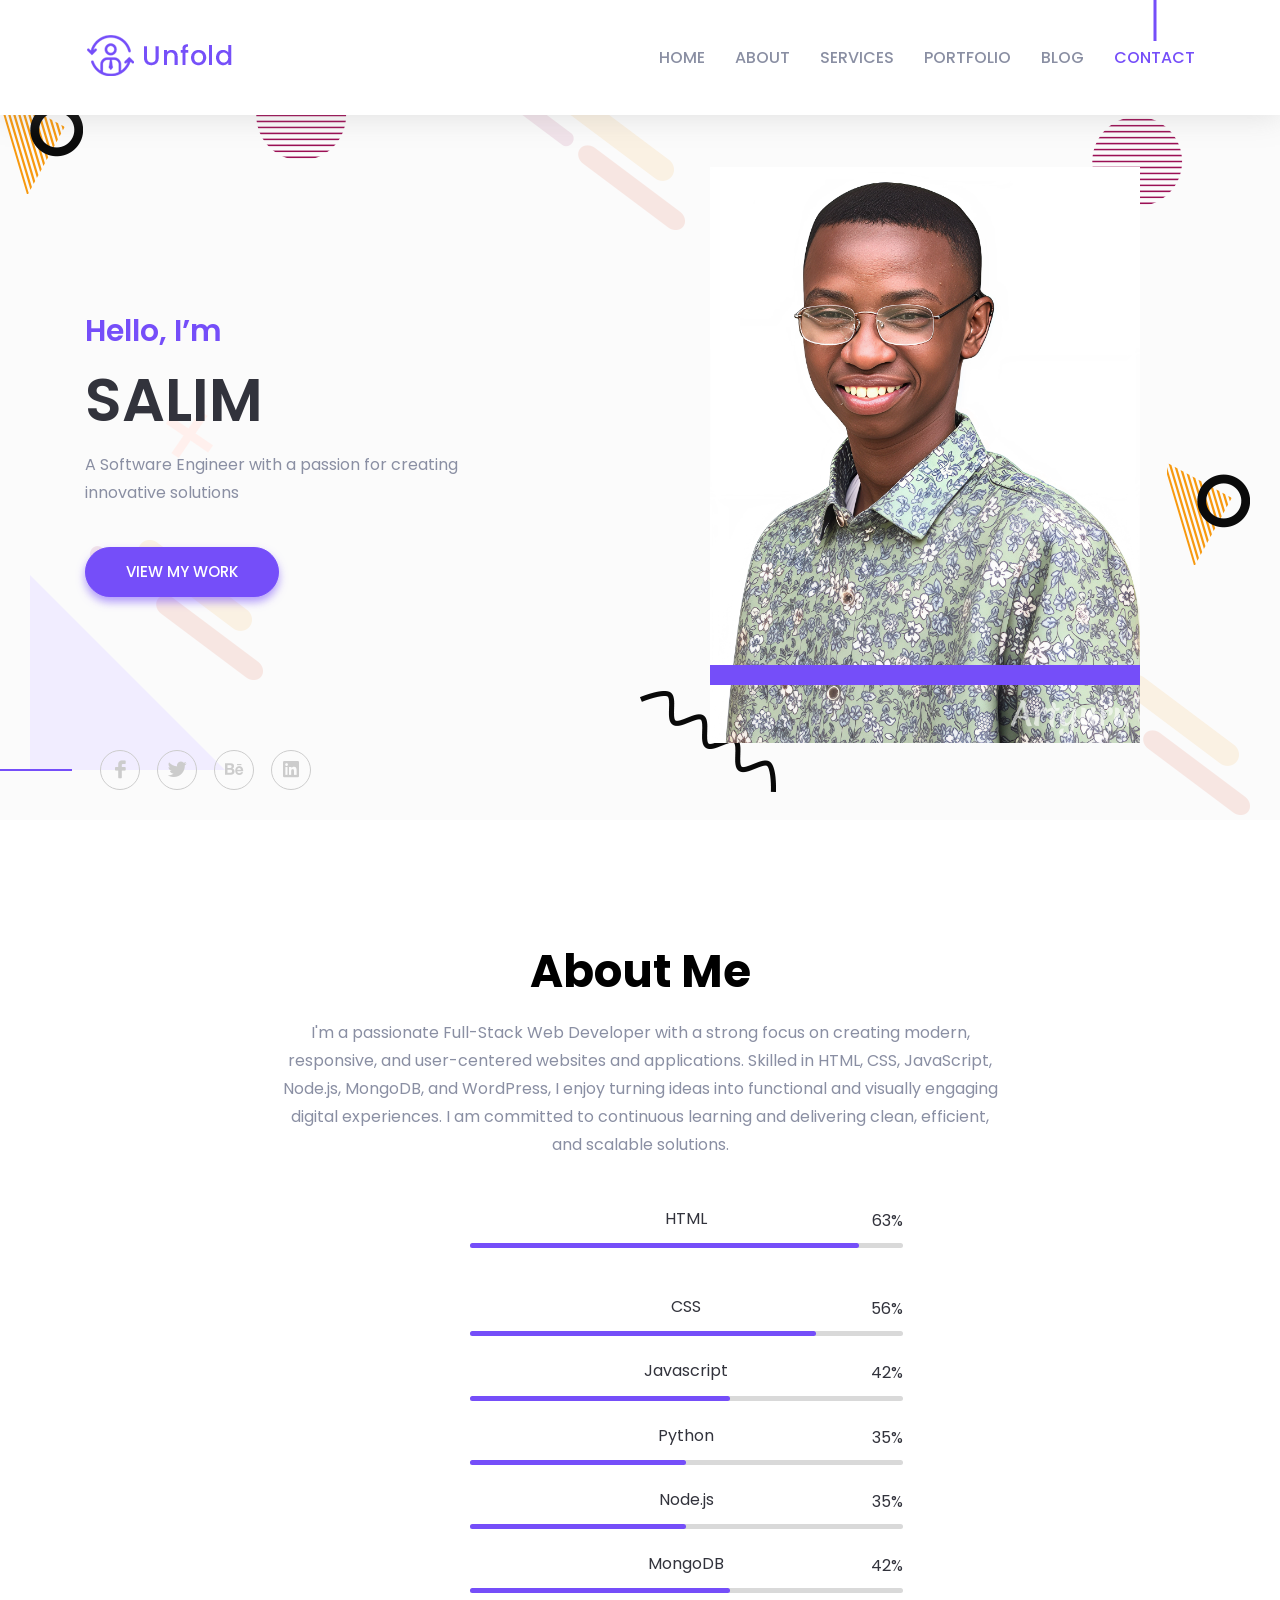
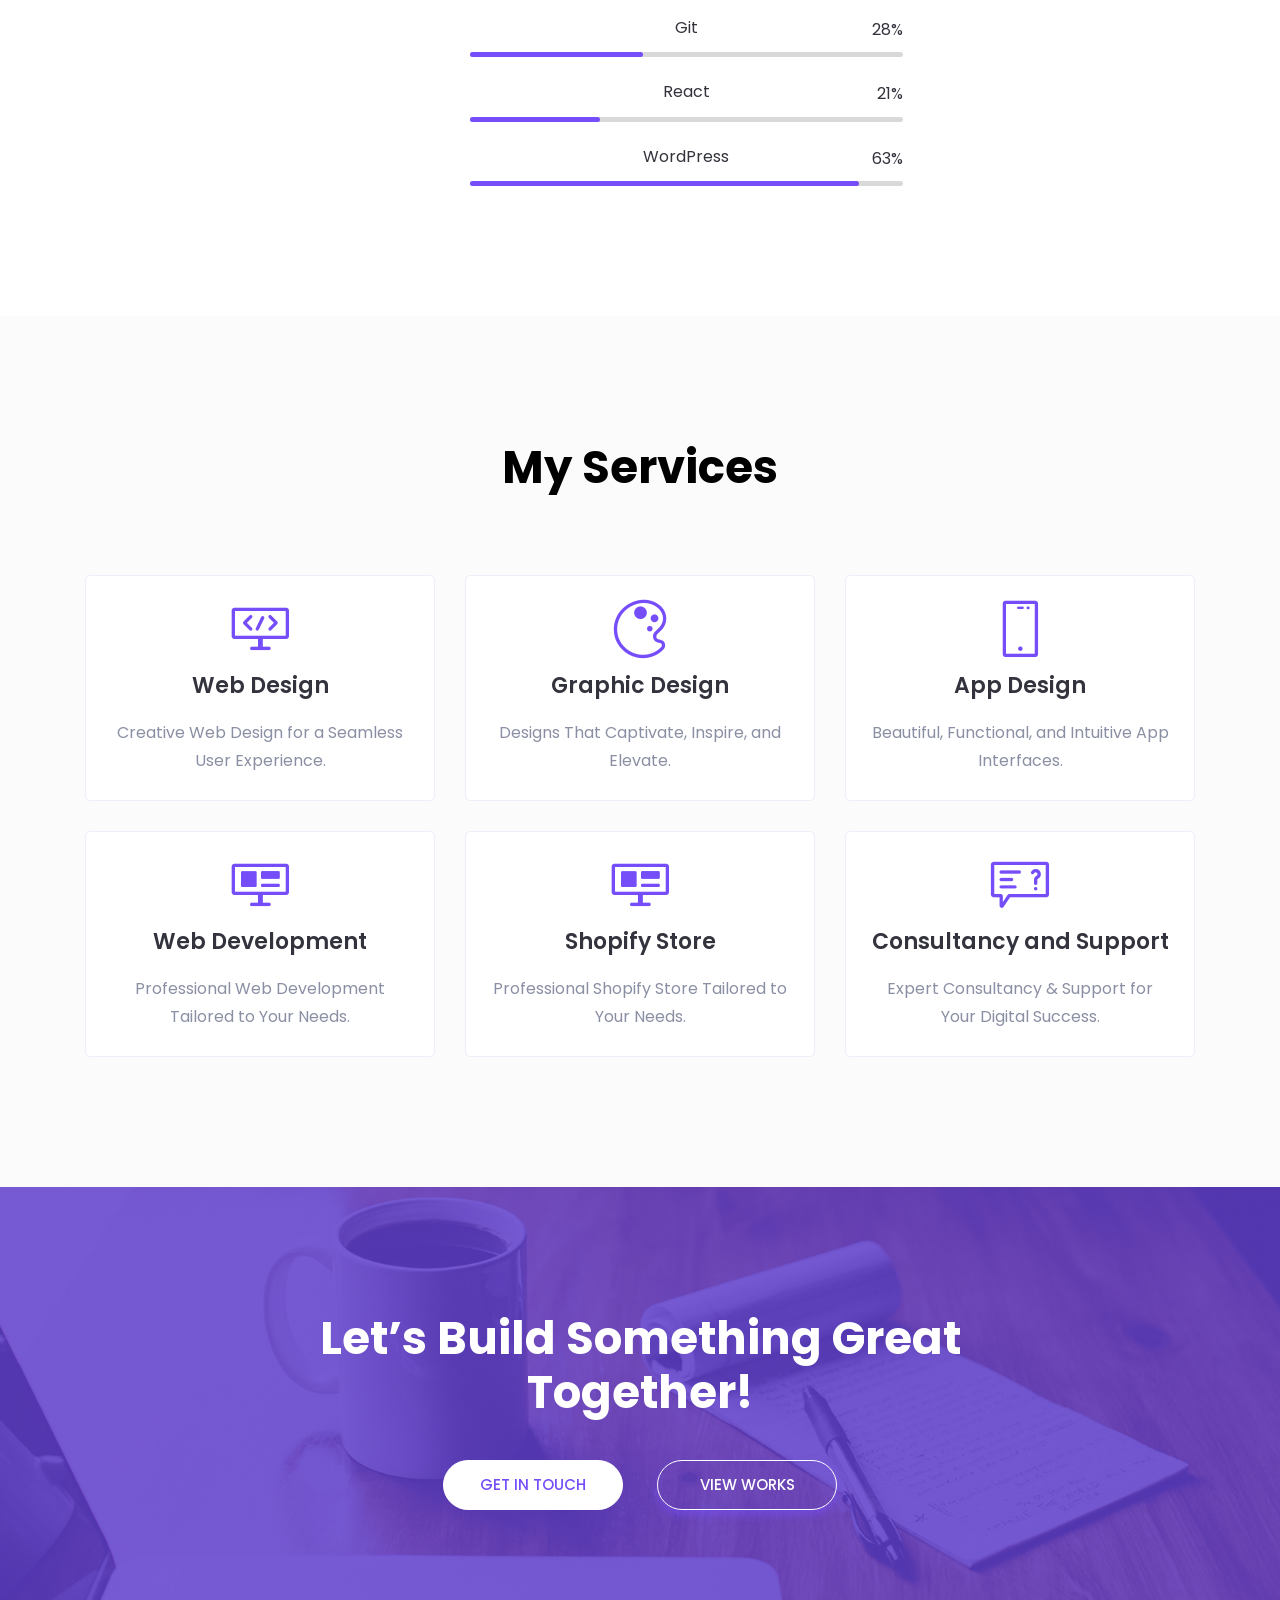
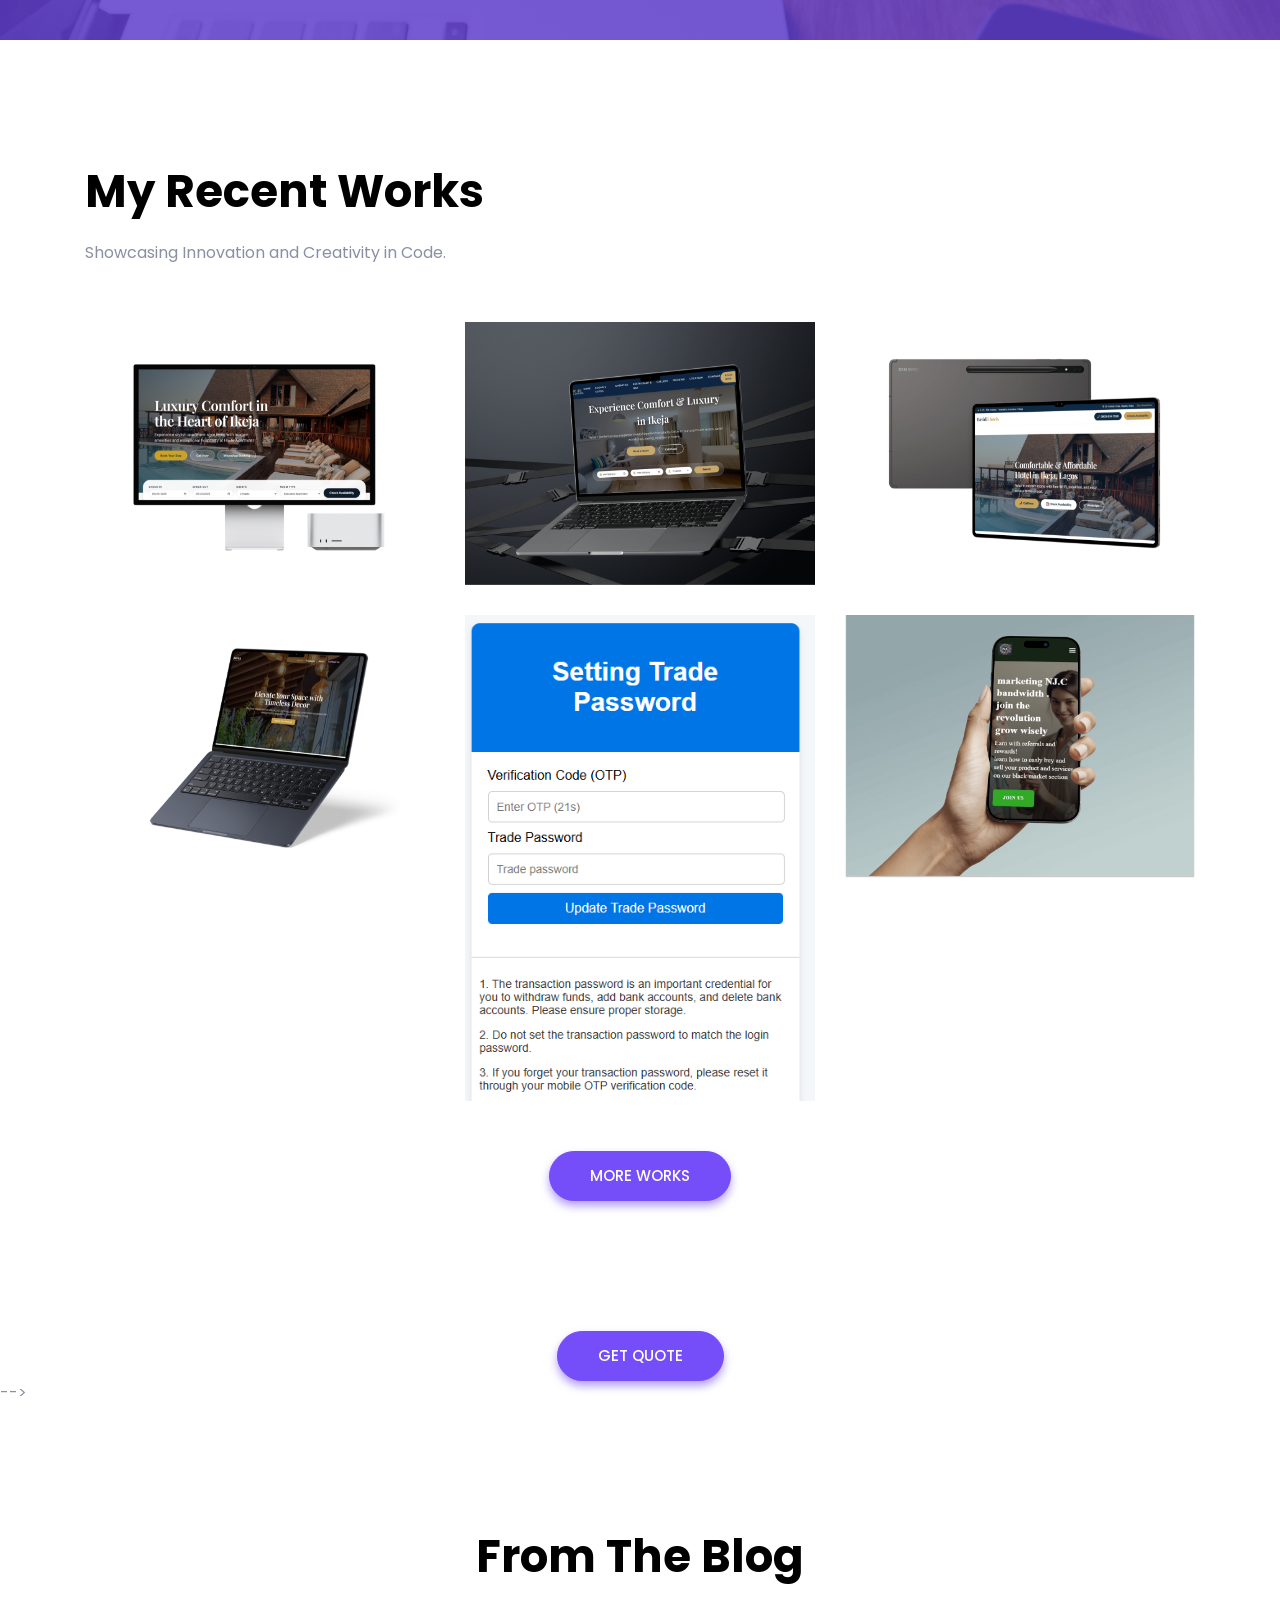
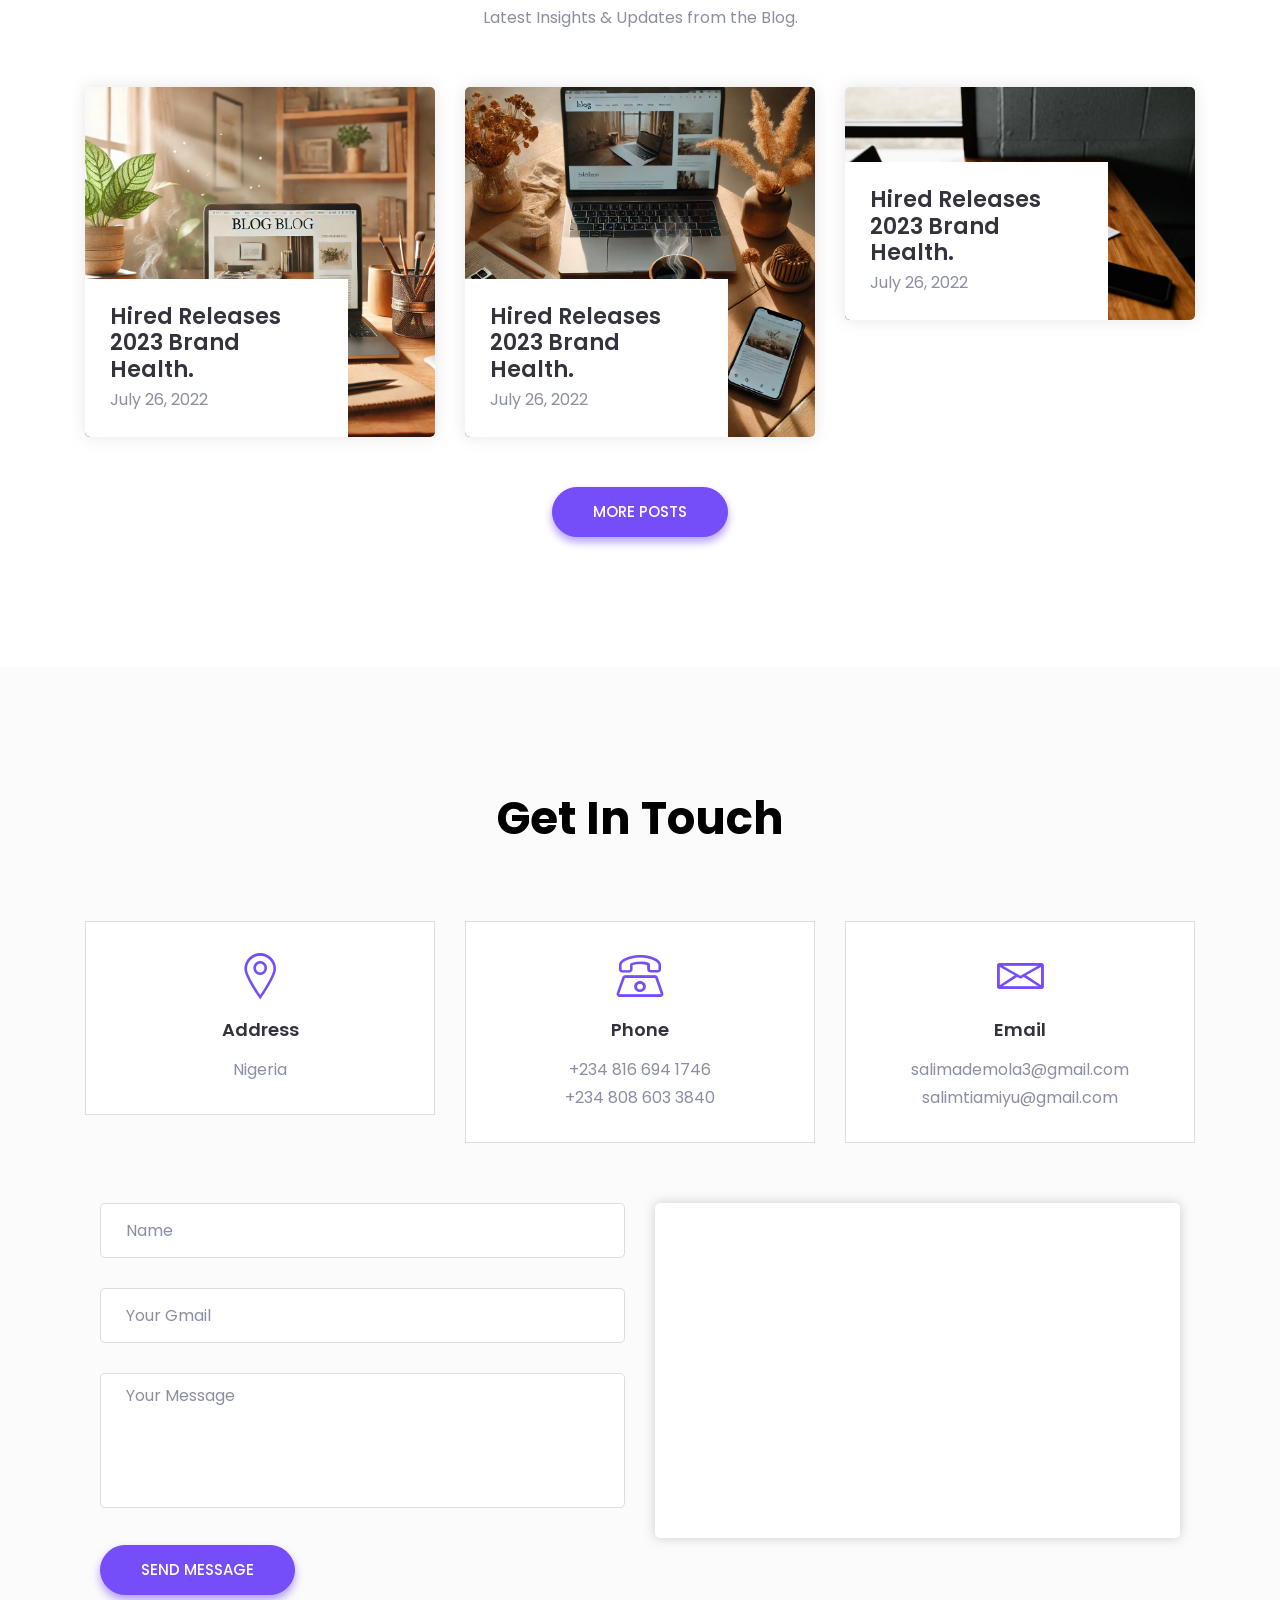
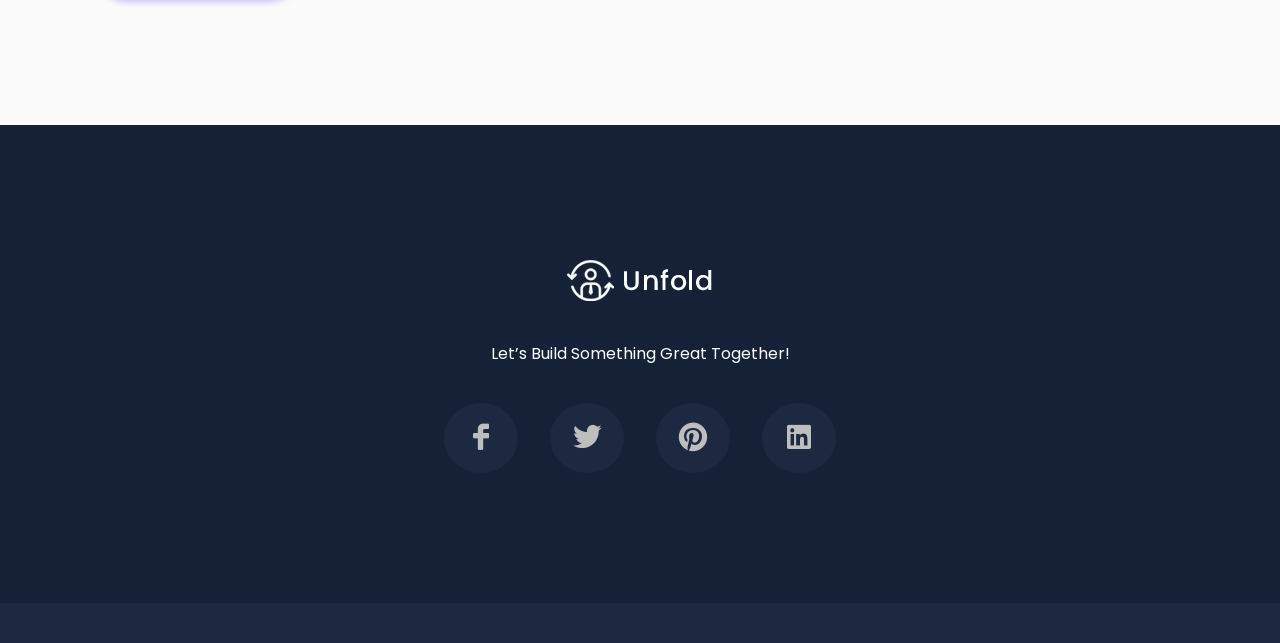
==== index.html @ 341e638b "software engineer" ====
<!doctype html>
<html lang="en">

<head>

    <!--====== Required meta tags ======-->
    <meta charset="utf-8">
    <meta http-equiv="x-ua-compatible" content="ie=edge">
    <meta name="description" content="">
    <meta name="viewport" content="width=device-width, initial-scale=1, shrink-to-fit=no">

    <!--====== Title ======-->
    <title>Portfolio</title>

    <!--====== Favicon Icon ======-->
    <link rel="shortcut icon" href="assets/images/favicon.png" type="image/png">

    <!--====== Bootstrap css ======-->
    <link rel="stylesheet" href="assets/css/bootstrap.min.css">

    <!--====== Line Icons css ======-->
    <link rel="stylesheet" href="assets/css/LineIcons.css">

    <!--====== Magnific Popup css ======-->
    <link rel="stylesheet" href="assets/css/magnific-popup.css">

    <!--====== Default css ======-->
    <link rel="stylesheet" href="assets/css/default.css">

    <!--====== Style css ======-->
    <link rel="stylesheet" href="assets/css/style.css">


</head>

<body>

    <!--====== PRELOADER PART START ======-->

    <div class="preloader">
        <div class="loader_34">
            <div class="ytp-spinner">
                <div class="ytp-spinner-container">
                    <div class="ytp-spinner-rotator">
                        <div class="ytp-spinner-left">
                            <div class="ytp-spinner-circle"></div>
                        </div>
                        <div class="ytp-spinner-right">
                            <div class="ytp-spinner-circle"></div>
                        </div>
                    </div>
                </div>
            </div>
        </div>
    </div>

    <!--====== PRELOADER ENDS START ======-->

    <!--====== HEADER PART START ======-->

    <header id="home" class="header-area">
        <div class="navigation fixed-top">
            <div class="container">
                <div class="row">
                    <div class="col-lg-12">
                        <nav class="navbar navbar-expand-lg">
                            <a class="navbar-brand" href="index.html">
                                <img src="assets/images/logo.png" alt="Logo">
                            </a> <!-- Logo -->
                            <button class="navbar-toggler" type="button" data-toggle="collapse" data-target="#navbarSupportedContent" aria-controls="navbarSupportedContent" aria-expanded="false" aria-label="Toggle navigation">
                                <span class="toggler-icon"></span>
                                <span class="toggler-icon"></span>
                                <span class="toggler-icon"></span>
                            </button>

                            <div class="collapse navbar-collapse" id="navbarSupportedContent">
                                <ul class="navbar-nav ml-auto">
                                    <li class="nav-item active"><a class="page-scroll" href="#home">Home</a></li>
                                    <li class="nav-item"><a class="page-scroll" href="#about">About</a></li>
                                    <li class="nav-item"><a class="page-scroll" href="#service">Services</a></li>
                                    <li class="nav-item"><a class="page-scroll" href="#work">Portfolio</a></li>
                                    <li class="nav-item"><a class="page-scroll" href="#blog">Blog</a></li>
                                    <li class="nav-item"><a class="page-scroll" href="#contact">Contact</a></li>
                                </ul>
                            </div> <!-- navbar collapse -->
                        </nav> <!-- navbar -->
                    </div>
                </div> <!-- row -->
            </div> <!-- container -->
        </div> <!-- navigation -->

        <div id="parallax" class="header-content d-flex align-items-center">
            <div class="header-shape shape-one layer" data-depth="0.10">
                <img src="assets/images/banner/shape/shape-1.png" alt="Shape">
            </div> <!-- header shape -->
            <div class="header-shape shape-tow layer" data-depth="0.30">
                <img src="assets/images/banner/shape/shape-2.png" alt="Shape">
            </div> <!-- header shape -->
            <div class="header-shape shape-three layer" data-depth="0.40">
                <img src="assets/images/banner/shape/shape-3.png" alt="Shape">
            </div> <!-- header shape -->
            <div class="header-shape shape-fore layer" data-depth="0.60">
                <img src="assets/images/banner/shape/shape-2.png" alt="Shape">
            </div> <!-- header shape -->
            <div class="header-shape shape-five layer" data-depth="0.20">
                <img src="assets/images/banner/shape/shape-1.png" alt="Shape">
            </div> <!-- header shape -->
            <div class="header-shape shape-six layer" data-depth="0.15">
                <img src="assets/images/banner/shape/shape-4.png" alt="Shape">
            </div> <!-- header shape -->
            <div class="header-shape shape-seven layer" data-depth="0.50">
                <img src="assets/images/banner/shape/shape-5.png" alt="Shape">
            </div> <!-- header shape -->
            <div class="header-shape shape-eight layer" data-depth="0.40">
                <img src="assets/images/banner/shape/shape-3.png" alt="Shape">
            </div> <!-- header shape -->
            <div class="header-shape shape-nine layer" data-depth="0.20">
                <img src="assets/images/banner/shape/shape-6.png" alt="Shape">
            </div> <!-- header shape -->
            <div class="header-shape shape-ten layer" data-depth="0.30">
                <img src="assets/images/banner/shape/shape-3.png" alt="Shape">
            </div> <!-- header shape -->
            <div class="container">
                <div class="row align-items-center">
                    <div class="col-xl-5 col-lg-6">
                        <div class="header-content-right">
                            <h4 class="sub-title">Hello, I’m</h4>
                            <h1 class="title">SALIM</h1>
                            <p>A Software Engineer with a passion for creating innovative solutions</p>
                            <a class="main-btn" href="#work">View my Work</a>
                        </div> <!-- header content right -->
                    </div>
                    <div class="col-lg-6 offset-xl-1">
                        <div class="header-image d-none d-lg-block">
                            <img src="assets/images/myportfoliopicture2.png" alt="hero">
                        </div> <!-- header image -->
                    </div>
                </div> <!-- row -->
            </div> <!-- container -->
            <div class="header-social">
                <div class="container">
                    <div class="row">
                        <div class="col-lg-12">
                            <div class="header-social-icon">
                                <ul>
                                    <li><a href="https://www.facebook.com"><i class="lni-facebook-filled"></i></a></li>
                                    <li>
                                       <a href="https://x.com/@Salim475412" target="_blank">
                                           <i class="lni-twitter-original"></i>
                                       </a>
                                    </li>
                                    <li><a href="https://www.behance.net/tiamiyusalim475" target="_blank"><i class="lni-behance-original"></i></a></li>
                                    <li><a href="https://www.linkedin.com/in/tiamiyu-salim-3811233a8" target="_blank"><i class="lni-linkedin-original"></i></a></li>
                                </ul>
                            </div> <!-- header social -->
                        </div>
                    </div> <!-- row -->
                </div> <!-- container -->
            </div> <!-- header social -->
        </div> <!-- header content -->
    </header>

    <!--====== HEADER PART ENDS ======-->

    <!--====== ABOUT PART START ======-->

    <section id="about" class="about-area pt-125 pb-130">
        <div class="container">
            <div class="row justify-content-center">
                <div class="col-lg-8">
                    <div class="section-title text-center">
                        <h2 class="title">About Me</h2>
                        <p>
    I'm a passionate Full-Stack Web Developer with a strong focus on creating modern, responsive, and user-centered websites and applications. Skilled in HTML, CSS, JavaScript, Node.js, MongoDB, and WordPress, I enjoy turning ideas into functional and visually engaging digital experiences. I am committed to continuous learning and delivering clean, efficient, and scalable solutions.
</p>
                    </div> <!-- section title -->
                </div>
            </div> <!-- row -->
            <center>
                <div class="col-xl-5 offset-xl-1 col-lg-6">
                    <div class="about-skills pt-25">
                        <div class="skill-item mt-25">
                            <div class="skill-header">
                                <h6 class="skill-title">HTML</h6>
                                <div class="skill-percentage">
                                    <div class="count-box counted">
                                        <span class="counter">90</span>
                                    </div>
                                    %
                                </div>
                            </div>
                            <div class="skill-bar">
                                <div class="bar-inner">
                                    <div class="bar progress-line" data-width="90"></div>
                                </div>
                            </div>
                        </div>
                        <br>
                        <div class="skill-item mt-25">
                            <div class="skill-header">
                                <h6 class="skill-title">CSS</h6>
                                <div class="skill-percentage">
                                    <div class="count-box counted">
                                        <span class="counter">80</span>
                                    </div>
                                    %
                                </div>
                            </div>
                            <div class="skill-bar">
                                <div class="bar-inner">
                                    <div class="bar progress-line" data-width="80"></div>
                                </div>
                            </div>
                        </div>
                        <div class="skill-item mt-25">
                            <div class="skill-header">
                                <h6 class="skill-title">Javascript</h6>
                                <div class="skill-percentage">
                                    <div class="count-box counted">
                                        <span class="counter">60</span>
                                    </div>
                                    %
                                </div>
                            </div>
                            <div class="skill-bar">
                                <div class="bar-inner">
                                    <div class="bar progress-line" data-width="60"></div>
                                </div>
                            </div>
                        </div>
                        <div class="skill-item mt-25">
                            <div class="skill-header">
                                <h6 class="skill-title">Python</h6>
                                <div class="skill-percentage">
                                    <div class="count-box counted">
                                        <span class="counter">50</span>
                                    </div>
                                    %
                                </div>
                            </div>
                            <div class="skill-bar">
                                <div class="bar-inner">
                                    <div class="bar progress-line" data-width="50"></div>
                                </div>
                            </div>
                        </div>
                        <div class="skill-item mt-25">
                            <div class="skill-header">
                                <h6 class="skill-title">Node.js</h6>
                                <div class="skill-percentage">
                                    <div class="count-box counted">
                                        <span class="counter">50</span>
                                    </div>
                                    %
                                </div>
                            </div>
                            <div class="skill-bar">
                                <div class="bar-inner">
                                    <div class="bar progress-line" data-width="50"></div>
                                </div>
                            </div>
                        </div>
                        <div class="skill-item mt-25">
                            <div class="skill-header">
                                <h6 class="skill-title">MongoDB</h6>
                                <div class="skill-percentage">
                                    <div class="count-box counted">
                                        <span class="counter">60</span>
                                    </div>
                                    %
                                </div>
                            </div>
                            <div class="skill-bar">
                                <div class="bar-inner">
                                    <div class="bar progress-line" data-width="60"></div>
                                </div>
                            </div>
                        </div>
                        <div class="skill-item mt-25">
                            <div class="skill-header">
                                <h6 class="skill-title">Git</h6>
                                <div class="skill-percentage">
                                    <div class="count-box counted">
                                        <span class="counter">40</span>
                                    </div>
                                    %
                                </div>
                            </div>
                            <div class="skill-bar">
                                <div class="bar-inner">
                                    <div class="bar progress-line" data-width="40"></div>
                                </div>
                            </div>
                        </div>
                        <div class="skill-item mt-25">
                            <div class="skill-header">
                                <h6 class="skill-title">React</h6>
                                <div class="skill-percentage">
                                    <div class="count-box counted">
                                        <span class="counter">30</span>
                                    </div>
                                    %
                                </div>
                            </div>
                            <div class="skill-bar">
                                <div class="bar-inner">
                                    <div class="bar progress-line" data-width="30"></div>
                                </div>
                            </div>
                        </div>
                        <div class="skill-item mt-25">
                            <div class="skill-header">
                                <h6 class="skill-title">WordPress</h6>
                                <div class="skill-percentage">
                                    <div class="count-box counted">
                                        <span class="counter">90</span>
                                    </div>
                                    %
                                </div>
                            </div>
                            <div class="skill-bar">
                                <div class="bar-inner">
                                    <div class="bar progress-line" data-width="90"></div>
                                </div>
                            </div>
                        </div>
                    </div> <!-- about skills -->
                </div>
            </center>
        </div> <!-- row -->
        </div> <!-- container -->
    </section></center>

    <!--====== ABOUT PART ENDS ======-->

    <!--====== SERVICES PART START ======-->

    <section id="service" class="services-area gray-bg pt-125 pb-130">
        <div class="container">
            <div class="row justify-content-center">
                <div class="col-lg-8">
                    <div class="section-title text-center pb-30">
                        <h2 class="title">My Services</h2>
                    </div> <!-- section title -->
                </div>
            </div> <!-- row -->
            <d class="row justify-content-center">
                <div class="col-lg-4 col-md-6 col-sm-8">
                    <div class="single-service text-center mt-30">
                        <div class="service-icon">
                            <i class="lni-code-alt"></i>
                        </div>
                        <div class="service-content">
                            <h4 class="service-title"><a href="#">Web Design</a></h4>
                            <p>Creative Web Design for a Seamless User Experience.</p>
                        </div>
                    </div> <!-- single service -->
                </div>
                <div class="col-lg-4 col-md-6 col-sm-8">
                    <div class="single-service text-center mt-30">
                        <div class="service-icon">
                            <i class="lni-color-pallet"></i>
                        </div>
                        <div class="service-content">
                            <h4 class="service-title"><a href="#contact">Graphic Design</a></h4>
                            <p>Designs That Captivate, Inspire, and Elevate.</p>
                        </div>
                    </div> <!-- single service -->
                </div>
                <div class="col-lg-4 col-md-6 col-sm-8">
                    <div class="single-service text-center mt-30">
                        <div class="service-icon">
                            <i class="lni-mobile"></i>
                        </div>
                        <div class="service-content">
                            <h4 class="service-title"><a href="#">App Design</a></h4>
                            <p>Beautiful, Functional, and Intuitive App Interfaces.</p>
                        </div>
                    </div> <!-- single service -->
                </div>
               
                <div class="col-lg-4 col-md-6 col-sm-8">
                    <div class="single-service text-center mt-30">
                        <div class="service-icon">
                            <i class="lni-website"></i>
                        </div>
                        <div class="service-content">
                            <h4 class="service-title"><a href="#">Web Development</a></h4>
                            <p>Professional Web Development Tailored to Your Needs.</p>
                        </div>
                    </div> <!-- single service -->
                </div>
                <div class="col-lg-4 col-md-6 col-sm-8">
                    <div class="single-service text-center mt-30">
                        <div class="service-icon">
                            <i class="lni-website"></i>
                        </div>
                        <div class="service-content">
                            <h4 class="service-title"><a href="#">Shopify Store</a></h4>
                            <p>Professional Shopify Store Tailored to Your Needs.</p>
                        </div>
                    </div> <!-- single service -->
                </div>
                <div class="col-lg-4 col-md-6 col-sm-8">
                    <div class="single-service text-center mt-30">
                        <div class="service-icon">
                            <i class="lni-support"></i>
                        </div>
                        <div class="service-content">
                            <h4 class="service-title"><a href="#">Consultancy and Support</a></h4>
                            <p>Expert Consultancy & Support for Your Digital Success.</p>
                        </div>
                    </div> <!-- single service -->
                </div>
            </div> <!-- row -->
        </div> <!-- container -->
    </section>

    <!--====== SERVICES PART ENDS ======-->

    <!--====== CALL TO ACTION PART START ======-->

    <section id="call-to-action" class="call-to-action pt-125 pb-130 bg_cover" style="background-image: url(assets/images/call-to-action.jpg)">
        <div class="container">
            <div class="row justify-content-center">
                <div class="col-xl-8 col-lg-9">
                    <div class="call-action-content text-center">
                        <h2 class="action-title">Let’s Build Something Great Together!</h2>
                        
                        <ul>
                            <li><a class="main-btn custom" rel="nofollow" href="#contact">Get In Touch</a></li>
                            <li><a class="main-btn custom-2" rel="nofollow" href="#work">View Works</a></li>
                        </ul>
                    </div> <!-- call action content -->
                </div>
            </div> <!-- row -->
        </div> <!-- container -->
    </section>

    <!--====== CALL TO ACTION PART ENDS ======-->

    <!--====== WORK PART START ======-->

    <section id="work" class="work-area pt-125 pb-130">
        <div class="container">
            <div class="row">
                <div class="col-lg-8">
                    <div class="section-title pb-25">
                        <h2 class="title">My Recent Works</h2>
                        <p>Showcasing Innovation and Creativity in Code.</p>
                    </div> <!-- section title -->
                </div>
            </div> <!-- row -->
            <div class="row">
                <div class="col-lg-4 col-md-6 col-sm-6">
                    <div class="single-work text-center mt-30">
                        <div class="work-image">
                            <img src="unfold-free-lite/assets/images/Mac Studio.png" alt="work">
                        </div>
                        <div class="work-overlay">
                            <div class="work-content">
                                <h3 class="work-title">project Developed</h3>
                                <ul>
                                    <li><a class="image-popup" href="unfold-free-lite/assets/images/Mac Studio.png"><i class="lni-plus"></i></a></li>
                                    <li><a href="https://www.behance.net/gallery/251167213/Haute-Aparthotel-Luxury-Hotel-Website-Design"><i class="lni-link"></i></a></li>
                                </ul>
                            </div>
                        </div>
                    </div> <!-- single work -->
                </div>
                <div class="col-lg-4 col-md-6 col-sm-6">
                    <div class="single-work text-center mt-30">
                        <div class="work-image">
                            <img src="unfold-free-lite/assets/images/MacBook Air (2022) (1).png" alt="work">
                        </div>
                        <div class="work-overlay">
                            <div class="work-content">
                                <h3 class="work-title">project Developed</h3>
                                <ul>
                                    <li><a class="image-popup" href="unfold-free-lite/assets/images/MacBook Air (2022) (1).png"><i class="lni-plus"></i></a></li>
                                    <li><a href="https://www.behance.net/gallery/250179059/Suite-29-Hotel-Website-Design"><i class="lni-link"></i></a></li>
                                </ul>
                            </div>
                        </div>
                    </div> <!-- single work -->
                </div>
                <div class="col-lg-4 col-md-6 col-sm-6">
                    <div class="single-work text-center mt-30">
                        <div class="work-image">
                            <img src="unfold-free-lite/assets/images/Galaxy%20Tab%20S8%20Ultra.png" alt="work">
                        </div>
                        <div class="work-overlay">
                            <div class="work-content">
                                <h3 class="work-title">project Developed</h3>
                                <ul>
                                    <li><a class="image-popup" href="unfold-free-lite/assets/images/Galaxy%20Tab%20S8%20Ultra.png"><i class="lni-plus"></i></a></li>
                                    <li><a href="https://www.behance.net/gallery/251168085/Bavidi-Hotels-Modern-Hotel-Website-Design"><i class="lni-link"></i></a></li>
                                </ul>
                            </div>
                        </div>
                    </div> <!-- single work -->
                </div>
                <div class="col-lg-4 col-md-6 col-sm-6">
                    <div class="single-work text-center mt-30">
                        <div class="work-image">
                            <img src="unfold-free-lite/assets/images/MacBook%20Air%20(2022).png" alt="work">
                        </div>
                        <div class="work-overlay">
                            <div class="work-content">
                                <h3 class="work-title">project Developed</h3>
                                <ul>
                                    <li><a class="image-popup" href="unfold-free-lite/assets/images/MacBook%20Air%20(2022).png"><i class="lni-plus"></i></a></li>
                                    <li><a href="https://www.behance.net/gallery/249842663/Nova-Home-Decor-Website-Design"><i class="lni-link"></i></a></li>
                                </ul>
                            </div>
                        </div>
                    </div> <!-- single work -->
                </div>
                <div class="col-lg-4 col-md-6 col-sm-6">
                    <div class="single-work text-center mt-30">
                        <div class="work-image">
                            <img src="unfold-free-lite/assets/images/Screenshot%202025-02-13%20102603.png" alt="work">
                        </div>
                        <div class="work-overlay">
                            <div class="work-content">
                                <h3 class="work-title">project Developed</h3>
                                <ul>
                                    <li><a class="image-popup" href="unfold-free-lite/assets/images/Screenshot%202025-02-13%20102603.png"><i class="lni-plus"></i></a></li>
                                    <li><a href="#"><i class="lni-link"></i></a></li>
                                </ul>
                            </div>
                        </div>
                    </div> <!-- single work -->
                </div>
                <div class="col-lg-4 col-md-6 col-sm-6">
                    <div class="single-work text-center mt-30">
                        <div class="work-image">
                            <img src="unfold-free-lite/assets/images/Hand%20and%20iPhone%2016%20Pro.png" alt="work">
                        </div>
                        <div class="work-overlay">
                            <div class="work-content">
                                <h3 class="work-title">project Developed</h3>
                                <ul>
                                    <li><a class="image-popup" href="unfold-free-lite/assets/images/Hand%20and%20iPhone%2016%20Pro.png"><i class="lni-plus"></i></a></li>
                                    <li><a href="https://www.behance.net/gallery/251211479/marketing-NJC"><i class="lni-link"></i></a></li>
                                </ul>
                            </div>
                        </div>
                    </div> <!-- single work -->
                </div>
            </div> <!-- row -->
            <div class="row">
                <div class="col-lg-12">
                    <div class="work-more text-center mt-50">
                        <a class="main-btn" href="more-works.html">more works</a>
                    </div> <!-- work more -->
                </div>
            </div> <!-- row -->
        </div> <!-- container -->
    </section>
<center>
    <div class="pricing-btn">
        <a class="main-btn" href="#contact">get quote</a>
    </div>
</center>

    <!-- ====== WORK PART ENDS ====== -->

    <!--====== PRICING PART START ======-->
<!-- 
    <section id="pricing" class="pricing-area gray-bg pt-125 pb-130">
        <div class="container">
            <div class="row justify-content-center">
                <div class="col-lg-8">
                    <div class="section-title text-center pb-25">
                        <h2 class="title">My Pricing Plans</h2>
                        <p>Choose the Perfect Plan for Your Project.</p>
                    </div> section title 
                </div>
             </div> row
           <div class="row justify-content-center">
                <div class="col-lg-4 col-md-8 col-sm-9">
                    <div class="single-pricing text-center mt-30">
                        <div class="pricing-package">
                            <h4 class="package-title">Basic</h4>
                        </div>
                        <div class="pricing-body">
                            <div class="pricing-text">
                                <p>Simple project management for teams and small businesses.</p>
                                <span class="price">$500.00</span>
                            </div>
                            <div class="pricing-list">
                                <ul>
                                    <li>Unlimited Tasks</li>
                                    <li>Unlimited Public</li>
                                    <li>Private Projects</li>
                                    <li>Unlimited Teams</li>
                                    <li>All Integrations</li>
                                    <li>Public API</li>
                                </ul>
                            </div>
                            <div class="pricing-btn">
                                <a class="main-btn" href="#contact">get quote</a>
                            </div>
                        </div> 
                     </div> single pricing -->
                 <!-- </div>
                <div class="col-lg-4 col-md-8 col-sm-9">
                    <div class="single-pricing active text-center mt-30">
                        <div class="pricing-package">
                            <h4 class="package-title">Standard</h4>
                        </div>
                        <div class="pricing-body">
                            <div class="pricing-text">
                                <p>Simple project management for teams and small businesses.</p>
                                <span class="price">$4000.00</span>
                            </div>
                            <div class="pricing-list">
                                <ul>
                                    <li>Unlimited Tasks</li>
                                    <li>Unlimited Public</li>
                                    <li>Private Projects</li>
                                    <li>Unlimited Teams</li>
                                    <li>All Integrations</li>
                                    <li>Public API</li>
                                </ul>
                            </div>
                            <div class="pricing-btn">
                                <a class="main-btn" href="#contact">get quote</a>
                            </div>
                        </div> 
                     </div> single pricing 
               </div>
                <div class="col-lg-4 col-md-8 col-sm-9">
                    <div class="single-pricing text-center mt-30">
                        <div class="pricing-package">
                            <h4 class="package-title">Premium</h4>
                        </div>
                        <div class="pricing-body">
                            <div class="pricing-text">
                                <p>Simple project management for teams and small businesses.</p>
                                <span class="price">$2000.00</span>
                            </div>
                            <div class="pricing-list">
                                <ul>
                                    <li>Unlimited Tasks</li>
                                    <li>Unlimited Public</li>
                                    <li>Private Projects</li>
                                    <li>Unlimited Teams</li>
                                    <li>All Integrations</li>
                                    <li>Public API</li>
                                </ul>
                            </div>
                            <div class="pricing-btn">
                                <a class="main-btn" href="#contact">get quote</a>
                            </div>
                        </div> 
                    </div> single pricing 
               </div> 
            </div> row 
       </div> container 
    </section> --> -->

    <!--====== PRICING PART ENDS ======-->

    <!--====== BLOG PART START ====== -->

    <section id="blog" class="blog-area pt-125 pb-130">
        <div class="container">
            <div class="row justify-content-center">
                <div class="col-lg-8">
                    <div class="section-title text-center pb-25">
                        <h2 class="title">From The Blog</h2>
                        <p>Latest Insights & Updates from the Blog.</p>
                    </div> <!-- section title -->
                </div>
            </div> <!-- row -->
            <div class="row justify-content-center">
                <div class="col-lg-4 col-md-8 col-sm-9">
                    <div class="single-blog mt-30">
                        <div class="blog-image">
                            <img src="assets/images/blog/blog image (1).webp" alt="Blog">
                        </div>
                        <div class="blog-content">
                            <h4 class="blog-title"><a href="blog-details.html">Hired Releases 2023 Brand Health.</a></h4>
                            <span>July 26, 2022</span>
                        </div>
                    </div> <!-- single blog -->
                </div>
                <div class="col-lg-4 col-md-8 col-sm-9">
                    <div class="single-blog mt-30">
                        <div class="blog-image">
                            <img src="assets/images/blog/blog image (2).webp" alt="Blog">
                        </div>
                        <div class="blog-content">
                            <h4 class="blog-title"><a href="blog-details.html">Hired Releases 2023 Brand Health.</a></h4>
                            <span>July 26, 2022</span>
                        </div>
                    </div> <!-- single blog -->
                </div>
                <div class="col-lg-4 col-md-8 col-sm-9">
                    <div class="single-blog mt-30">
                        <div class="blog-image">
                            <img src="assets/images/blog/blog image (3).avif" alt="Blog">
                        </div>
                        <div class="blog-content">
                            <h4 class="blog-title"><a href="blog-details.html">Hired Releases 2023 Brand Health.</a></h4>
                            <span>July 26, 2022</span>
                        </div>
                    </div> <!-- single blog -->
                </div>
            </div> <!-- row -->
            <div class="row">
                <div class="col-lg-12">
                    <div class="blog-more text-center mt-50">
                        <a class="main-btn" href="#">More posts</a>
                    </div> <!-- blog more -->
                </div>
            </div> <!-- row -->
        </div> <!-- container -->
    </section>

    <!--====== BLOG PART ENDS ======-->

    <!--====== CONTACT PART START ======-->

    <section id="contact" class="contact-area pt-125 pb-130 gray-bg">
        <div class="container">
            <div class="row justify-content-center">
                <div class="col-lg-8">
                    <div class="section-title text-center pb-25">
                        <h2 class="title">Get In Touch</h2>
                    
                    </div> <!-- section title -->
                </div>
            </div> <!-- row -->
            <div class="row justify-content-center">
                <div class="col-lg-4 col-md-6 col-sm-7">
                    <div class="contact-box text-center mt-30">
                        <div class="contact-icon">
                            <i class="lni-map-marker"></i>
                        </div>
                        <div class="contact-content">
                            <h6 class="contact-title">Address</h6>
                            <p>Nigeria</p>
                        </div>
                    </div> <!-- contact box -->
                </div>
                <div class="col-lg-4 col-md-6 col-sm-7">
                    <div class="contact-box text-center mt-30">
                        <div class="contact-icon">
                            <i class="lni-phone"></i>
                        </div>
                        <div class="contact-content">
                            <h6 class="contact-title">Phone</h6>
                            <p>+234 816 694 1746</p>
                            <p>+234 808 603 3840</p>
                        </div>
                    </div> <!-- contact box -->
                </div>
                <div class="col-lg-4 col-md-6 col-sm-7">
                    <div class="contact-box text-center mt-30">
                        <div class="contact-icon">
                            <i class="lni-envelope"></i>
                        </div>
                        <div class="contact-content">
                            <h6 class="contact-title">Email</h6>
                            <p>salimademola3@gmail.com</p>
                            <p>salimtiamiyu@gmail.com</p>
                        </div>
                    </div> <!-- contact box -->
                </div>
            </div> <!-- row -->

            <div class="container">
                <div>
                <div class="row">
                <div class="col-lg-6">
                    <div class="contact-form pt-30">
                    <form id="contact-form">
                        <div class="single-form">
                        <input type="text" name="name" placeholder="Name" required>
                        </div> <!-- single form -->

                        <div class="single-form">
                        <input type="email" name="email" placeholder="Your Gmail" required>
                        </div> <!-- single form -->

                        <div class="single-form">
                        <textarea name="message" placeholder="Your Message" required></textarea>
                        </div> <!-- single form -->

                        <p class="form-message" style="color: green;"></p>

                        <div class="single-form">
                        <button type="submit" class="main-btn">Send Message</button>
                        </div> <!-- single form -->
                    </form>
                    </div> <!-- contact form -->
                </div>
                 <div class="col-lg-6">
                    <div class="contact-map mt-60">
                        <div class="gmap_canvas">                            
                            <iframe src="https://www.google.com/maps/embed?pb=!1m18!1m12!1m3!1d8070396.560492125!2d3.3766794184420093!3d9.00676447826772!2m3!1f0!2f0!3f0!3m2!1i1024!2i768!4f13.1!3m3!1m2!1s0x104e0baf7da48d0d%3A0x99a8fe4168c50bc8!2sNigeria!5e0!3m2!1sen!2sng!4v1750634585310!5m2!1sen!2sng" width="600" height="450" style="border:0;" allowfullscreen="" loading="lazy" referrerpolicy="no-referrer-when-downgrade"></iframe>
                        </div>
                    </div> <!-- contact map -->
                </div> <!-- col -->
                </div> <!-- row -->
                     <!-- contact form -->
                </div>
               
            </div> <!-- row -->
        </div> <!-- container -->
    </section>

    <!--====== CONTACT PART ENDS ======-->

    <!--====== FOOTER PART START ======-->

    <footer id="footer" class="footer-area">
        <div class="footer-widget pt-130 pb-130">
            <div class="container">
                <div class="row justify-content-center">
                    <div class="col-lg-8">
                        <div class="footer-content text-center">
                            <a href="index.html">
                                <img src="assets/images/logo-2.png" alt="Logo">
                            </a>
                            <p class="mt-">Let’s Build Something Great Together!</p>
                            <ul>
                                <li><a href="https://www.facebook.com/"><i class="lni-facebook-filled"></i></a></li>
                                <li><a href="https://x.com/@Salim475412"><i class="lni-twitter-original"></i></a></li>
                                <li><a href="https://www.pinterest.com/"><i class="lni-pinterest"></i></a></li>
                                <li><a href="https://www.linkedin.com/in/tiamiyu-salim-3811233a8"><i class="lni-linkedin-original"></i></a></li>
                            </ul>
                        </div> <!-- footer content -->
                    </div>                        
                </div> <!-- row -->
            </div> <!-- container -->
        </div> <!-- footer widget -->
        <div class="footer-copyright pb-20">
            <div class="container">
                <div class="row">
                    <div class="col-lg-12">
                        <div class="copyright-text text-center pt-20">
                            
                        </div> <!-- copyright text -->
                    </div>
                </div> <!-- row -->
            </div> <!-- container -->
        </div> <!-- footer widget -->
    </footer>

    <!--====== FOOTER PART ENDS ======-->

    <!--====== BACK TOP TOP PART START ======-->

    <a href="#" class="back-to-top"><i class="lni-chevron-up"></i></a>

    <!--====== BACK TOP TOP PART ENDS ======-->







    <!--====== jquery js ======-->
    <script src="assets/js/vendor/modernizr-3.6.0.min.js"></script>
    <script src="assets/js/vendor/jquery-1.12.4.min.js"></script>

    <!--====== Bootstrap js ======-->
    <script src="assets/js/bootstrap.min.js"></script>
    <script src="assets/js/popper.min.js"></script>

    <!--====== Magnific Popup js ======-->
    <script src="assets/js/jquery.magnific-popup.min.js"></script>

    <!--====== Parallax js ======-->
    <script src="assets/js/parallax.min.js"></script>

    <!--====== Counter Up js ======-->
    <script src="assets/js/waypoints.min.js"></script>
    <script src="assets/js/jquery.counterup.min.js"></script>

    <!--====== Ajax Contact js ======-->
    <script src="assets/js/ajax-contact.js"></script>

    <!--====== Appear js ======-->
    <script src="assets/js/jquery.appear.min.js"></script>

    <!--====== Scrolling js ======-->
    <script src="assets/js/scrolling-nav.js"></script>
    <script src="assets/js/jquery.easing.min.js"></script>

    <!--====== Validator js ======-->
    <script src="assets/js/validator.min.js"></script>

    <!--====== Main js ======-->
    <script src="assets/js/main.js"></script>

</body>

</html>
---- assets/css/default.css ----
/* Deafult Margin & Padding */
/*-- Margin Top --*/
.mt-5 {
	margin-top: 5px;
}
.mt-10 {
	margin-top: 10px;
}
.mt-15 {
	margin-top: 15px;
}
.mt-20 {
	margin-top: 20px;
}
.mt-25 {
	margin-top: 25px;
}
.mt-30 {
	margin-top: 30px;
}
.mt-35 {
	margin-top: 35px;
}
.mt-40 {
	margin-top: 40px;
}
.mt-45 {
	margin-top: 45px;
}
.mt-50 {
	margin-top: 50px;
}
.mt-55 {
	margin-top: 55px;
}
.mt-60 {
	margin-top: 60px;
}
.mt-65 {
	margin-top: 65px;
}
.mt-70 {
	margin-top: 70px;
}
.mt-75 {
	margin-top: 75px;
}
.mt-80 {
	margin-top: 80px;
}
.mt-85 {
	margin-top: 85px;
}
.mt-90 {
	margin-top: 90px;
}
.mt-95 {
	margin-top: 95px;
}
.mt-100 {
	margin-top: 100px;
}
.mt-105 {
	margin-top: 105px;
}
.mt-110 {
	margin-top: 110px;
}
.mt-115 {
	margin-top: 115px;
}
.mt-120 {
	margin-top: 120px;
}
.mt-125 {
	margin-top: 125px;
}
.mt-130 {
	margin-top: 130px;
}
.mt-135 {
	margin-top: 135px;
}
.mt-140 {
	margin-top: 140px;
}
.mt-145 {
	margin-top: 145px;
}
.mt-150 {
	margin-top: 150px;
}
.mt-155 {
	margin-top: 155px;
}
.mt-160 {
	margin-top: 160px;
}
.mt-165 {
	margin-top: 165px;
}
.mt-170 {
	margin-top: 170px;
}
.mt-175 {
	margin-top: 175px;
}
.mt-180 {
	margin-top: 180px;
}
.mt-185 {
	margin-top: 185px;
}
.mt-190 {
	margin-top: 190px;
}
.mt-195 {
	margin-top: 195px;
}
.mt-200 {
	margin-top: 200px;
}
/*-- Margin Bottom --*/

.mb-5 {
	margin-bottom: 5px;
}
.mb-10 {
	margin-bottom: 10px;
}
.mb-15 {
	margin-bottom: 15px;
}
.mb-20 {
	margin-bottom: 20px;
}
.mb-25 {
	margin-bottom: 25px;
}
.mb-30 {
	margin-bottom: 30px;
}
.mb-35 {
	margin-bottom: 35px;
}
.mb-40 {
	margin-bottom: 40px;
}
.mb-45 {
	margin-bottom: 45px;
}
.mb-50 {
	margin-bottom: 50px;
}
.mb-55 {
	margin-bottom: 55px;
}
.mb-60 {
	margin-bottom: 60px;
}
.mb-65 {
	margin-bottom: 65px;
}
.mb-70 {
	margin-bottom: 70px;
}
.mb-75 {
	margin-bottom: 75px;
}
.mb-80 {
	margin-bottom: 80px;
}
.mb-85 {
	margin-bottom: 85px;
}
.mb-90 {
	margin-bottom: 90px;
}
.mb-95 {
	margin-bottom: 95px;
}
.mb-100 {
	margin-bottom: 100px;
}
.mb-105 {
	margin-bottom: 105px;
}
.mb-110 {
	margin-bottom: 110px;
}
.mb-115 {
	margin-bottom: 115px;
}
.mb-120 {
	margin-bottom: 120px;
}
.mb-125 {
	margin-bottom: 125px;
}
.mb-130 {
	margin-bottom: 130px;
}
.mb-135 {
	margin-bottom: 135px;
}
.mb-140 {
	margin-bottom: 140px;
}
.mb-145 {
	margin-bottom: 145px;
}
.mb-150 {
	margin-bottom: 150px;
}
.mb-155 {
	margin-bottom: 155px;
}
.mb-160 {
	margin-bottom: 160px;
}
.mb-165 {
	margin-bottom: 165px;
}
.mb-170 {
	margin-bottom: 170px;
}
.mb-175 {
	margin-bottom: 175px;
}
.mb-180 {
	margin-bottom: 180px;
}
.mb-185 {
	margin-bottom: 185px;
}
.mb-190 {
	margin-bottom: 190px;
}
.mb-195 {
	margin-bottom: 195px;
}
.mb-200 {
	margin-bottom: 200px;
}
/*-- margin left --*/
.ml-5 {
	margin-left: 5px;
}
.ml-10 {
	margin-left: 10px;
}
.ml-15 {
	margin-left: 15px;
}
.ml-20 {
	margin-left: 20px;
}
.ml-25 {
	margin-left: 25px;
}
.ml-30 {
	margin-left: 30px;
}
.ml-35 {
	margin-left: 35px;
}
.ml-40 {
	margin-left: 40px;
}
.ml-45 {
	margin-left: 45px;
}
.ml-50 {
	margin-left: 50px;
}
.ml-55 {
	margin-left: 55px;
}
.ml-60 {
	margin-left: 60px;
}
.ml-65 {
	margin-left: 65px;
}
.ml-70 {
	margin-left: 70px;
}
.ml-75 {
	margin-left: 75px;
}
.ml-80 {
	margin-left: 80px;
}
.ml-85 {
	margin-left: 85px;
}
.ml-90 {
	margin-left: 90px;
}
.ml-95 {
	margin-left: 95px;
}
.ml-100 {
	margin-left: 100px;
}
.ml-105 {
	margin-left: 105px;
}
.ml-110 {
	margin-left: 110px;
}
.ml-115 {
	margin-left: 115px;
}
.ml-120 {
	margin-left: 120px;
}
.ml-125 {
	margin-left: 125px;
}
.ml-130 {
	margin-left: 130px;
}
.ml-135 {
	margin-left: 135px;
}
.ml-140 {
	margin-left: 140px;
}
.ml-145 {
	margin-left: 145px;
}
.ml-150 {
	margin-left: 150px;
}
.ml-155 {
	margin-left: 155px;
}
.ml-160 {
	margin-left: 160px;
}
.ml-165 {
	margin-left: 165px;
}
.ml-170 {
	margin-left: 170px;
}
.ml-175 {
	margin-left: 175px;
}
.ml-180 {
	margin-left: 180px;
}
.ml-185 {
	margin-left: 185px;
}
.ml-190 {
	margin-left: 190px;
}
.ml-195 {
	margin-left: 195px;
}
.ml-200 {
	margin-left: 200px;
}
/*-- margin right --*/
.mr-5 {
	margin-right: 5px;
}
.mr-10 {
	margin-right: 10px;
}
.mr-15 {
	margin-right: 15px;
}
.mr-20 {
	margin-right: 20px;
}
.mr-25 {
	margin-right: 25px;
}
.mr-30 {
	margin-right: 30px;
}
.mr-35 {
	margin-right: 35px;
}
.mr-40 {
	margin-right: 40px;
}
.mr-45 {
	margin-right: 45px;
}
.mr-50 {
	margin-right: 50px;
}
.mr-55 {
	margin-right: 55px;
}
.mr-60 {
	margin-right: 60px;
}
.mr-65 {
	margin-right: 65px;
}
.mr-70 {
	margin-right: 70px;
}
.mr-75 {
	margin-right: 75px;
}
.mr-80 {
	margin-right: 80px;
}
.mr-85 {
	margin-right: 85px;
}
.mr-90 {
	margin-right: 90px;
}
.mr-95 {
	margin-right: 95px;
}
.mr-100 {
	margin-right: 100px;
}
.mr-105 {
	margin-right: 105px;
}
.mr-110 {
	margin-right: 110px;
}
.mr-115 {
	margin-right: 115px;
}
.mr-120 {
	margin-right: 120px;
}
.mr-125 {
	margin-right: 125px;
}
.mr-130 {
	margin-right: 130px;
}
.mr-135 {
	margin-right: 135px;
}
.mr-140 {
	margin-right: 140px;
}
.mr-145 {
	margin-right: 145px;
}
.mr-150 {
	margin-right: 150px;
}
.mr-155 {
	margin-right: 155px;
}
.mr-160 {
	margin-right: 160px;
}
.mr-165 {
	margin-right: 165px;
}
.mr-170 {
	margin-right: 170px;
}
.mr-175 {
	margin-right: 175px;
}
.mr-180 {
	margin-right: 180px;
}
.mr-185 {
	margin-right: 185px;
}
.mr-190 {
	margin-right: 190px;
}
.mr-195 {
	margin-right: 195px;
}
.mr-200 {
	margin-right: 200px;
}


/*-- Padding Top --*/

.pt-5 {
	padding-top: 5px;
}
.pt-10 {
	padding-top: 10px;
}
.pt-15 {
	padding-top: 15px;
}
.pt-20 {
	padding-top: 20px;
}
.pt-25 {
	padding-top: 25px;
}
.pt-30 {
	padding-top: 30px;
}
.pt-35 {
	padding-top: 35px;
}
.pt-40 {
	padding-top: 40px;
}
.pt-45 {
	padding-top: 45px;
}
.pt-50 {
	padding-top: 50px;
}
.pt-55 {
	padding-top: 55px;
}
.pt-60 {
	padding-top: 60px;
}
.pt-65 {
	padding-top: 65px;
}
.pt-70 {
	padding-top: 70px;
}
.pt-75 {
	padding-top: 75px;
}
.pt-80 {
	padding-top: 80px;
}
.pt-85 {
	padding-top: 85px;
}
.pt-90 {
	padding-top: 90px;
}
.pt-95 {
	padding-top: 95px;
}
.pt-100 {
	padding-top: 100px;
}
.pt-105 {
	padding-top: 105px;
}
.pt-110 {
	padding-top: 110px;
}
.pt-115 {
	padding-top: 115px;
}
.pt-120 {
	padding-top: 120px;
}
.pt-125 {
	padding-top: 125px;
}
.pt-130 {
	padding-top: 130px;
}
.pt-135 {
	padding-top: 135px;
}
.pt-140 {
	padding-top: 140px;
}
.pt-145 {
	padding-top: 145px;
}
.pt-150 {
	padding-top: 150px;
}
.pt-155 {
	padding-top: 155px;
}
.pt-160 {
	padding-top: 160px;
}
.pt-165 {
	padding-top: 165px;
}
.pt-170 {
	padding-top: 170px;
}
.pt-175 {
	padding-top: 175px;
}
.pt-180 {
	padding-top: 180px;
}
.pt-185 {
	padding-top: 185px;
}
.pt-190 {
	padding-top: 190px;
}
.pt-195 {
	padding-top: 195px;
}
.pt-200 {
	padding-top: 200px;
}
/*-- Padding Bottom --*/

.pb-5 {
	padding-bottom: 5px;
}
.pb-10 {
	padding-bottom: 10px;
}
.pb-15 {
	padding-bottom: 15px;
}
.pb-20 {
	padding-bottom: 20px;
}
.pb-25 {
	padding-bottom: 25px;
}
.pb-30 {
	padding-bottom: 30px;
}
.pb-35 {
	padding-bottom: 35px;
}
.pb-40 {
	padding-bottom: 40px;
}
.pb-45 {
	padding-bottom: 45px;
}
.pb-50 {
	padding-bottom: 50px;
}
.pb-55 {
	padding-bottom: 55px;
}
.pb-60 {
	padding-bottom: 60px;
}
.pb-65 {
	padding-bottom: 65px;
}
.pb-70 {
	padding-bottom: 70px;
}
.pb-75 {
	padding-bottom: 75px;
}
.pb-80 {
	padding-bottom: 80px;
}
.pb-85 {
	padding-bottom: 85px;
}
.pb-90 {
	padding-bottom: 90px;
}
.pb-95 {
	padding-bottom: 95px;
}
.pb-100 {
	padding-bottom: 100px;
}
.pb-105 {
	padding-bottom: 105px;
}
.pb-110 {
	padding-bottom: 110px;
}
.pb-115 {
	padding-bottom: 115px;
}
.pb-120 {
	padding-bottom: 120px;
}
.pb-125 {
	padding-bottom: 125px;
}
.pb-130 {
	padding-bottom: 130px;
}
.pb-135 {
	padding-bottom: 135px;
}
.pb-140 {
	padding-bottom: 140px;
}
.pb-145 {
	padding-bottom: 145px;
}
.pb-150 {
	padding-bottom: 150px;
}
.pb-155 {
	padding-bottom: 155px;
}
.pb-160 {
	padding-bottom: 160px;
}
.pb-165 {
	padding-bottom: 165px;
}
.pb-170 {
	padding-bottom: 170px;
}
.pb-175 {
	padding-bottom: 175px;
}
.pb-180 {
	padding-bottom: 180px;
}
.pb-185 {
	padding-bottom: 185px;
}
.pb-190 {
	padding-bottom: 190px;
}
.pb-195 {
	padding-bottom: 195px;
}
.pb-200 {
	padding-bottom: 200px;
}

/*-- Padding left --*/

.pl-0 {
	padding-left: 0px;
}
.pl-5 {
	padding-left: 5px;
}
.pl-10 {
	padding-left: 10px;
}
.pl-15 {
	padding-left: 15px;
}
.pl-20 {
	padding-left: 20px;
}
.pl-25 {
	padding-left: 25px;
}
.pl-30 {
	padding-left: 30px;
}
.pl-35 {
	padding-left: 35px;
}
.pl-40 {
	padding-left: 40px;
}
.pl-45 {
	padding-left: 45px;
}
.pl-50 {
	padding-left: 50px;
}
.pl-55 {
	padding-left: 55px;
}
.pl-60 {
	padding-left: 60px;
}
.pl-65 {
	padding-left: 65px;
}
.pl-70 {
	padding-left: 70px;
}
.pl-75 {
	padding-left: 75px;
}
.pl-80 {
	padding-left: 80px;
}
.pl-85 {
	padding-left: 85px;
}
.pl-90 {
	padding-left: 90px;
}
.pl-100 {
	padding-left: 100px;
}
.pl-105 {
	padding-left: 105px;
}
.pl-110 {
	padding-left: 110px;
}
.pl-115 {
	padding-left: 115px;
}
.pl-120 {
	padding-left: 120px;
}
.pl-125 {
	padding-left: 125px;
}
/*-- Padding right --*/

.pr-0 {
	padding-right: 0px;
}
.pr-5 {
	padding-right: 5px;
}
.pr-10 {
	padding-right: 10px;
}
.pr-15 {
	padding-right: 15px;
}
.pr-20 {
	padding-right: 20px;
}
.pr-25 {
	padding-right: 25px;
}
.pr-30 {
	padding-right: 30px;
}
.pr-35 {
	padding-right: 35px;
}
.pr-40 {
	padding-right: 40px;
}
.pr-45 {
	padding-right: 45px;
}
.pr-50 {
	padding-right: 50px;
}
.pr-55 {
	padding-right: 55px;
}
.pr-60 {
	padding-right: 60px;
}
.pr-65 {
	padding-right: 65px;
}
.pr-70 {
	padding-right: 70px;
}
.pr-75 {
	padding-right: 75px;
}
.pr-80 {
	padding-right: 80px;
}
.pr-85 {
	padding-right: 85px;
}
.pr-90 {
	padding-right: 90px;
}
.pr-95 {
	padding-right: 95px;
}
.pr-100 {
	padding-right: 100px;
}
.pr-105 {
	padding-right: 105px;
}
/* Background Color */

.gray-bg {
	background: #fbfbfb;
}
.white-bg {
	background: #fff;
}
.black-bg {
	background: #222;
}
/* Color */

.white {
	color: #fff;
}
.black {
	color: #222;
}
/* black overlay */

[data-overlay] {
	position: relative;
}
[data-overlay]::before {
	background: #000 none repeat scroll 0 0;
	content: "";
	height: 100%;
	left: 0;
	position: absolute;
	top: 0;
	width: 100%;
	z-index: 1;
}
[data-overlay="2"]::before {
	opacity: 0.2;
}
[data-overlay="3"]::before {
	opacity: 0.3;
}
[data-overlay="4"]::before {
	opacity: 0.4;
}
[data-overlay="5"]::before {
	opacity: 0.5;
}
[data-overlay="6"]::before {
	opacity: 0.6;
}
[data-overlay="7"]::before {
	opacity: 0.7;
}
[data-overlay="8"]::before {
	opacity: 0.8;
}
[data-overlay="9"]::before {
	opacity: 0.9;
}
---- assets/css/style.css ----
@import url("https://fonts.googleapis.com/css?family=Poppins:400,500,600,700,800");
body {
  font-family: "Poppins", sans-serif;
  font-weight: normal;
  font-style: normal;
  color: #8a8fa3; }

* {
  margin: 0;
  padding: 0;
  -webkit-box-sizing: border-box;
  -moz-box-sizing: border-box;
  box-sizing: border-box; }

img {
  max-width: 100%; }

a:focus,
input:focus,
textarea:focus,
button:focus {
  text-decoration: none;
  outline: none; }

a:focus,
a:hover {
  text-decoration: none; }

i,
span,
a {
  display: inline-block; }

h1,
h2,
h3,
h4,
h5,
h6 {
  font-family: "Poppins", sans-serif;
  font-weight: 600;
  color: #32333c;
  margin: 0px; }

h1 {
  font-size: 60px; }

h2 {
  font-size: 36px; }

h3 {
  font-size: 28px; }

h4 {
  font-size: 22px; }

h5 {
  font-size: 18px; }

h6 {
  font-size: 16px; }

ul, ol {
  margin: 0px;
  padding: 0px;
  list-style-type: none; }

p {
  font-size: 16px;
  font-weight: 400;
  line-height: 28px;
  color: #8a8fa3;
  margin: 0px; }
  @media (max-width: 767px) {
    p {
      font-size: 15px; } }

.bg_cover {
  background-position: center center;
  background-size: cover;
  background-repeat: no-repeat;
  width: 100%;
  height: 100%; }

/*===== All Button Style =====*/
.main-btn {
  display: inline-block;
  font-weight: 500;
  text-align: center;
  white-space: nowrap;
  vertical-align: middle;
  -webkit-user-select: none;
  -moz-user-select: none;
  -ms-user-select: none;
  user-select: none;
  border: 1px solid #754ef9;
  padding: 0 40px;
  font-size: 15px;
  line-height: 48px;
  border-radius: 50px;
  color: #fff;
  cursor: pointer;
  z-index: 5;
  -webkit-transition: all 0.3s ease-out 0s;
  -moz-transition: all 0.3s ease-out 0s;
  -ms-transition: all 0.3s ease-out 0s;
  -o-transition: all 0.3s ease-out 0s;
  transition: all 0.3s ease-out 0s;
  -webkit-box-shadow: 0px 5px 8px 0px rgba(118, 78, 249, 0.55);
  -moz-box-shadow: 0px 5px 8px 0px rgba(118, 78, 249, 0.55);
  box-shadow: 0px 5px 8px 0px rgba(118, 78, 249, 0.55);
  background-color: #754ef9;
  text-transform: uppercase; }
  .main-btn:hover {
    background-color: #fff;
    color: #754ef9;
    border-color: #754ef9; }
  .main-btn.main-btn-2 {
    background-color: transparent;
    color: #fff;
    border-color: #fff;
    -webkit-box-shadow: none;
    -moz-box-shadow: none;
    box-shadow: none; }
    .main-btn.main-btn-2:hover {
      background-color: #754ef9;
      color: #fff;
      border-color: #754ef9; }

/*===== All Section Title Style =====*/
.section-title .title {
  font-weight: 700;
  font-size: 45px;
  color: #000;
  padding-bottom: 20px; }
  @media (max-width: 767px) {
    .section-title .title {
      font-size: 30px; } }

/*===== All Preloader Style =====*/
.preloader {
  /* Body Overlay */
  position: fixed;
  top: 0;
  left: 0;
  display: table;
  height: 100%;
  width: 100%;
  /* Change Background Color */
  background: #fff;
  z-index: 99999; }
  .preloader .loader_34 {
    display: table-cell;
    vertical-align: middle;
    text-align: center; }
    .preloader .loader_34 .ytp-spinner {
      position: absolute;
      left: 50%;
      top: 50%;
      width: 64px;
      margin-left: -32px;
      z-index: 18;
      pointer-events: none; }
      .preloader .loader_34 .ytp-spinner .ytp-spinner-container {
        pointer-events: none;
        position: absolute;
        width: 100%;
        padding-bottom: 100%;
        top: 50%;
        left: 50%;
        margin-top: -50%;
        margin-left: -50%;
        -webkit-animation: ytp-spinner-linspin 1568.23529647ms linear infinite;
        -moz-animation: ytp-spinner-linspin 1568.23529647ms linear infinite;
        -o-animation: ytp-spinner-linspin 1568.23529647ms linear infinite;
        animation: ytp-spinner-linspin 1568.23529647ms linear infinite; }
        .preloader .loader_34 .ytp-spinner .ytp-spinner-container .ytp-spinner-rotator {
          position: absolute;
          width: 100%;
          height: 100%;
          -webkit-animation: ytp-spinner-easespin 5332ms cubic-bezier(0.4, 0, 0.2, 1) infinite both;
          -moz-animation: ytp-spinner-easespin 5332ms cubic-bezier(0.4, 0, 0.2, 1) infinite both;
          -o-animation: ytp-spinner-easespin 5332ms cubic-bezier(0.4, 0, 0.2, 1) infinite both;
          animation: ytp-spinner-easespin 5332ms cubic-bezier(0.4, 0, 0.2, 1) infinite both; }
          .preloader .loader_34 .ytp-spinner .ytp-spinner-container .ytp-spinner-rotator .ytp-spinner-left {
            position: absolute;
            top: 0;
            left: 0;
            bottom: 0;
            overflow: hidden;
            right: 50%; }
          .preloader .loader_34 .ytp-spinner .ytp-spinner-container .ytp-spinner-rotator .ytp-spinner-right {
            position: absolute;
            top: 0;
            right: 0;
            bottom: 0;
            overflow: hidden;
            left: 50%; }
    .preloader .loader_34 .ytp-spinner-circle {
      box-sizing: border-box;
      position: absolute;
      width: 200%;
      height: 100%;
      border-style: solid;
      /* Spinner Color */
      border-color: #754ef9 #754ef9 #ddd;
      border-radius: 50%;
      border-width: 6px; }
    .preloader .loader_34 .ytp-spinner-left .ytp-spinner-circle {
      left: 0;
      right: -100%;
      border-right-color: #ddd;
      -webkit-animation: ytp-spinner-left-spin 1333ms cubic-bezier(0.4, 0, 0.2, 1) infinite both;
      -moz-animation: ytp-spinner-left-spin 1333ms cubic-bezier(0.4, 0, 0.2, 1) infinite both;
      -o-animation: ytp-spinner-left-spin 1333ms cubic-bezier(0.4, 0, 0.2, 1) infinite both;
      animation: ytp-spinner-left-spin 1333ms cubic-bezier(0.4, 0, 0.2, 1) infinite both; }
    .preloader .loader_34 .ytp-spinner-right .ytp-spinner-circle {
      left: -100%;
      right: 0;
      border-left-color: #ddd;
      -webkit-animation: ytp-right-spin 1333ms cubic-bezier(0.4, 0, 0.2, 1) infinite both;
      -moz-animation: ytp-right-spin 1333ms cubic-bezier(0.4, 0, 0.2, 1) infinite both;
      -o-animation: ytp-right-spin 1333ms cubic-bezier(0.4, 0, 0.2, 1) infinite both;
      animation: ytp-right-spin 1333ms cubic-bezier(0.4, 0, 0.2, 1) infinite both; }

/* Preloader Animations */
@-webkit-keyframes ytp-spinner-linspin {
  to {
    -webkit-transform: rotate(360deg);
    -moz-transform: rotate(360deg);
    -ms-transform: rotate(360deg);
    -o-transform: rotate(360deg);
    transform: rotate(360deg); } }
@keyframes ytp-spinner-linspin {
  to {
    -webkit-transform: rotate(360deg);
    -moz-transform: rotate(360deg);
    -ms-transform: rotate(360deg);
    -o-transform: rotate(360deg);
    transform: rotate(360deg); } }
@-webkit-keyframes ytp-spinner-easespin {
  12.5% {
    -webkit-transform: rotate(135deg);
    -moz-transform: rotate(135deg);
    -ms-transform: rotate(135deg);
    -o-transform: rotate(135deg);
    transform: rotate(135deg); }
  25% {
    -webkit-transform: rotate(270deg);
    -moz-transform: rotate(270deg);
    -ms-transform: rotate(270deg);
    -o-transform: rotate(270deg);
    transform: rotate(270deg); }
  37.5% {
    -webkit-transform: rotate(405deg);
    -moz-transform: rotate(405deg);
    -ms-transform: rotate(405deg);
    -o-transform: rotate(405deg);
    transform: rotate(405deg); }
  50% {
    -webkit-transform: rotate(540deg);
    -moz-transform: rotate(540deg);
    -ms-transform: rotate(540deg);
    -o-transform: rotate(540deg);
    transform: rotate(540deg); }
  62.5% {
    -webkit-transform: rotate(675deg);
    -moz-transform: rotate(675deg);
    -ms-transform: rotate(675deg);
    -o-transform: rotate(675deg);
    transform: rotate(675deg); }
  75% {
    -webkit-transform: rotate(810deg);
    -moz-transform: rotate(810deg);
    -ms-transform: rotate(810deg);
    -o-transform: rotate(810deg);
    transform: rotate(810deg); }
  87.5% {
    -webkit-transform: rotate(945deg);
    -moz-transform: rotate(945deg);
    -ms-transform: rotate(945deg);
    -o-transform: rotate(945deg);
    transform: rotate(945deg); }
  to {
    -webkit-transform: rotate(1080deg);
    -moz-transform: rotate(1080deg);
    -ms-transform: rotate(1080deg);
    -o-transform: rotate(1080deg);
    transform: rotate(1080deg); } }
@keyframes ytp-spinner-easespin {
  12.5% {
    -webkit-transform: rotate(135deg);
    -moz-transform: rotate(135deg);
    -ms-transform: rotate(135deg);
    -o-transform: rotate(135deg);
    transform: rotate(135deg); }
  25% {
    -webkit-transform: rotate(270deg);
    -moz-transform: rotate(270deg);
    -ms-transform: rotate(270deg);
    -o-transform: rotate(270deg);
    transform: rotate(270deg); }
  37.5% {
    -webkit-transform: rotate(405deg);
    -moz-transform: rotate(405deg);
    -ms-transform: rotate(405deg);
    -o-transform: rotate(405deg);
    transform: rotate(405deg); }
  50% {
    -webkit-transform: rotate(540deg);
    -moz-transform: rotate(540deg);
    -ms-transform: rotate(540deg);
    -o-transform: rotate(540deg);
    transform: rotate(540deg); }
  62.5% {
    -webkit-transform: rotate(675deg);
    -moz-transform: rotate(675deg);
    -ms-transform: rotate(675deg);
    -o-transform: rotate(675deg);
    transform: rotate(675deg); }
  75% {
    -webkit-transform: rotate(810deg);
    -moz-transform: rotate(810deg);
    -ms-transform: rotate(810deg);
    -o-transform: rotate(810deg);
    transform: rotate(810deg); }
  87.5% {
    -webkit-transform: rotate(945deg);
    -moz-transform: rotate(945deg);
    -ms-transform: rotate(945deg);
    -o-transform: rotate(945deg);
    transform: rotate(945deg); }
  to {
    -webkit-transform: rotate(1080deg);
    -moz-transform: rotate(1080deg);
    -ms-transform: rotate(1080deg);
    -o-transform: rotate(1080deg);
    transform: rotate(1080deg); } }
@-webkit-keyframes ytp-spinner-left-spin {
  0% {
    -webkit-transform: rotate(130deg);
    -moz-transform: rotate(130deg);
    -ms-transform: rotate(130deg);
    -o-transform: rotate(130deg);
    transform: rotate(130deg); }
  50% {
    -webkit-transform: rotate(-5deg);
    -moz-transform: rotate(-5deg);
    -ms-transform: rotate(-5deg);
    -o-transform: rotate(-5deg);
    transform: rotate(-5deg); }
  to {
    -webkit-transform: rotate(130deg);
    -moz-transform: rotate(130deg);
    -ms-transform: rotate(130deg);
    -o-transform: rotate(130deg);
    transform: rotate(130deg); } }
@keyframes ytp-spinner-left-spin {
  0% {
    -webkit-transform: rotate(130deg);
    -moz-transform: rotate(130deg);
    -ms-transform: rotate(130deg);
    -o-transform: rotate(130deg);
    transform: rotate(130deg); }
  50% {
    -webkit-transform: rotate(-5deg);
    -moz-transform: rotate(-5deg);
    -ms-transform: rotate(-5deg);
    -o-transform: rotate(-5deg);
    transform: rotate(-5deg); }
  to {
    -webkit-transform: rotate(130deg);
    -moz-transform: rotate(130deg);
    -ms-transform: rotate(130deg);
    -o-transform: rotate(130deg);
    transform: rotate(130deg); } }
@-webkit-keyframes ytp-right-spin {
  0% {
    -webkit-transform: rotate(-130deg);
    -moz-transform: rotate(-130deg);
    -ms-transform: rotate(-130deg);
    -o-transform: rotate(-130deg);
    transform: rotate(-130deg); }
  50% {
    -webkit-transform: rotate(5deg);
    -moz-transform: rotate(5deg);
    -ms-transform: rotate(5deg);
    -o-transform: rotate(5deg);
    transform: rotate(5deg); }
  to {
    -webkit-transform: rotate(-130deg);
    -moz-transform: rotate(-130deg);
    -ms-transform: rotate(-130deg);
    -o-transform: rotate(-130deg);
    transform: rotate(-130deg); } }
@keyframes ytp-right-spin {
  0% {
    -webkit-transform: rotate(-130deg);
    -moz-transform: rotate(-130deg);
    -ms-transform: rotate(-130deg);
    -o-transform: rotate(-130deg);
    transform: rotate(-130deg); }
  50% {
    -webkit-transform: rotate(5deg);
    -moz-transform: rotate(5deg);
    -ms-transform: rotate(5deg);
    -o-transform: rotate(5deg);
    transform: rotate(5deg); }
  to {
    -webkit-transform: rotate(-130deg);
    -moz-transform: rotate(-130deg);
    -ms-transform: rotate(-130deg);
    -o-transform: rotate(-130deg);
    transform: rotate(-130deg); } }
/*===========================
    2.HEADER css 
===========================*/
.navigation {
  -webkit-box-shadow: 0px 0px 29px 0px rgba(134, 134, 134, 0.25);
  -moz-box-shadow: 0px 0px 29px 0px rgba(134, 134, 134, 0.25);
  box-shadow: 0px 0px 29px 0px rgba(134, 134, 134, 0.25);
  padding: 30px 0;
  background-color: #fff;
  -webkit-transition: all 0.3s ease-out 0s;
  -moz-transition: all 0.3s ease-out 0s;
  -ms-transition: all 0.3s ease-out 0s;
  -o-transition: all 0.3s ease-out 0s;
  transition: all 0.3s ease-out 0s; }
  .navigation.sticky {
    padding: 20px 0;
    -webkit-transition: all 0.3s ease-out 0s;
    -moz-transition: all 0.3s ease-out 0s;
    -ms-transition: all 0.3s ease-out 0s;
    -o-transition: all 0.3s ease-out 0s;
    transition: all 0.3s ease-out 0s; }
  .navigation .navbar {
    padding: 0;
    position: relative; }
    .navigation .navbar .navbar-brand {
      padding-top: 0;
      padding-bottom: 5px; }
    .navigation .navbar .navbar-toggler {
      padding: 2px 6px; }
      .navigation .navbar .navbar-toggler .toggler-icon {
        width: 30px;
        height: 2px;
        background-color: #32333c;
        margin: 5px 0;
        display: block;
        position: relative;
        -webkit-transition: all 0.3s ease-out 0s;
        -moz-transition: all 0.3s ease-out 0s;
        -ms-transition: all 0.3s ease-out 0s;
        -o-transition: all 0.3s ease-out 0s;
        transition: all 0.3s ease-out 0s; }
      .navigation .navbar .navbar-toggler.active .toggler-icon:nth-of-type(1) {
        -webkit-transform: rotate(45deg);
        -moz-transform: rotate(45deg);
        -ms-transform: rotate(45deg);
        -o-transform: rotate(45deg);
        transform: rotate(45deg);
        top: 7px; }
      .navigation .navbar .navbar-toggler.active .toggler-icon:nth-of-type(2) {
        opacity: 0; }
      .navigation .navbar .navbar-toggler.active .toggler-icon:nth-of-type(3) {
        -webkit-transform: rotate(135deg);
        -moz-transform: rotate(135deg);
        -ms-transform: rotate(135deg);
        -o-transform: rotate(135deg);
        transform: rotate(135deg);
        top: -7px; }
    @media only screen and (min-width: 768px) and (max-width: 991px) {
      .navigation .navbar .navbar-collapse {
        position: absolute;
        top: 158%;
        left: 0;
        width: 100%;
        background-color: #fff;
        z-index: 99;
        -webkit-box-shadow: 0px 10px 15px 0px rgba(134, 134, 134, 0.15);
        -moz-box-shadow: 0px 10px 15px 0px rgba(134, 134, 134, 0.15);
        box-shadow: 0px 10px 15px 0px rgba(134, 134, 134, 0.15);
        padding: 3px 12px; } }
    @media (max-width: 767px) {
      .navigation .navbar .navbar-collapse {
        position: absolute;
        top: 158%;
        left: 0;
        width: 100%;
        background-color: #fff;
        z-index: 99;
        -webkit-box-shadow: 0px 10px 15px 0px rgba(134, 134, 134, 0.15);
        -moz-box-shadow: 0px 10px 15px 0px rgba(134, 134, 134, 0.15);
        box-shadow: 0px 10px 15px 0px rgba(134, 134, 134, 0.15);
        padding: 3px 12px; } }
    .navigation .navbar .navbar-nav .nav-item {
      margin-left: 30px; }
      @media only screen and (min-width: 768px) and (max-width: 991px) {
        .navigation .navbar .navbar-nav .nav-item {
          margin: 4px 0; } }
      @media (max-width: 767px) {
        .navigation .navbar .navbar-nav .nav-item {
          margin: 4px 0; } }
      .navigation .navbar .navbar-nav .nav-item:first-child {
        margin-left: 0; }
      .navigation .navbar .navbar-nav .nav-item a {
        text-transform: uppercase;
        font-size: 16px;
        color: #8a8fa3;
        font-weight: 500;
        position: relative;
        -webkit-transition: all 0.3s ease-out 0s;
        -moz-transition: all 0.3s ease-out 0s;
        -ms-transition: all 0.3s ease-out 0s;
        -o-transition: all 0.3s ease-out 0s;
        transition: all 0.3s ease-out 0s; }
        .navigation .navbar .navbar-nav .nav-item a::before {
          position: absolute;
          content: '';
          width: 3px;
          height: 0;
          background-color: #754ef9;
          left: 50%;
          top: -50px;
          -webkit-transform: translateX(-50%);
          -moz-transform: translateX(-50%);
          -ms-transform: translateX(-50%);
          -o-transform: translateX(-50%);
          transform: translateX(-50%);
          -webkit-transition: all 0.3s ease-out 0s;
          -moz-transition: all 0.3s ease-out 0s;
          -ms-transition: all 0.3s ease-out 0s;
          -o-transition: all 0.3s ease-out 0s;
          transition: all 0.3s ease-out 0s; }
          @media only screen and (min-width: 768px) and (max-width: 991px) {
            .navigation .navbar .navbar-nav .nav-item a::before {
              display: none; } }
          @media (max-width: 767px) {
            .navigation .navbar .navbar-nav .nav-item a::before {
              display: none; } }
      .navigation .navbar .navbar-nav .nav-item.active a, .navigation .navbar .navbar-nav .nav-item:hover a {
        color: #754ef9; }
        .navigation .navbar .navbar-nav .nav-item.active a::before, .navigation .navbar .navbar-nav .nav-item:hover a::before {
          height: 45px; }

.header-content {
  height: 730px;
  width: 100%;
  margin-top: 90px;
  position: relative;
  overflow: hidden;
  background-color: #fbfbfb; }
  @media only screen and (min-width: 768px) and (max-width: 991px) {
    .header-content {
      height: 550px; } }
  @media (max-width: 767px) {
    .header-content {
      height: 550px; } }
  .header-content .header-shape {
    position: absolute !important; }
    .header-content .header-shape.shape-one {
      top: 0 !important;
      left: 0 !important; }
      @media (max-width: 767px) {
        .header-content .header-shape.shape-one img {
          width: 40px; } }
    .header-content .header-shape.shape-tow {
      top: -18px !important;
      left: 20% !important; }
      @media (max-width: 767px) {
        .header-content .header-shape.shape-tow img {
          width: 40px; } }
    .header-content .header-shape.shape-three {
      top: 0 !important;
      left: 40% !important; }
      @media (max-width: 767px) {
        .header-content .header-shape.shape-three img {
          width: 100px; } }
    .header-content .header-shape.shape-fore {
      top: 28px !important;
      right: 7.6% !important;
      left: auto !important; }
      @media (max-width: 767px) {
        .header-content .header-shape.shape-fore img {
          width: 40px; } }
    .header-content .header-shape.shape-five {
      right: 30px !important;
      bottom: 35% !important;
      left: auto !important;
      top: auto !important; }
      @media (max-width: 767px) {
        .header-content .header-shape.shape-five {
          right: 20px !important;
          bottom: 48% !important; } }
      @media (max-width: 767px) {
        .header-content .header-shape.shape-five img {
          width: 40px; } }
    .header-content .header-shape.shape-six {
      top: 44% !important;
      left: 13% !important;
      -webkit-transform: translateY(-50%);
      -moz-transform: translateY(-50%);
      -ms-transform: translateY(-50%);
      -o-transform: translateY(-50%);
      transform: translateY(-50%); }
      @media (max-width: 767px) {
        .header-content .header-shape.shape-six img {
          width: 40px; } }
    .header-content .header-shape.shape-seven {
      left: 30px !important;
      bottom: 50px !important;
      top: auto !important; }
      @media (max-width: 767px) {
        .header-content .header-shape.shape-seven {
          left: 15px !important;
          bottom: 25px !important; } }
      @media (max-width: 767px) {
        .header-content .header-shape.shape-seven img {
          width: 100px; } }
    .header-content .header-shape.shape-eight {
      left: 90px !important;
      bottom: 140px !important;
      top: auto !important; }
      @media (max-width: 767px) {
        .header-content .header-shape.shape-eight {
          left: 50px !important;
          bottom: 70px !important; } }
      @media (max-width: 767px) {
        .header-content .header-shape.shape-eight img {
          width: 100px; } }
    .header-content .header-shape.shape-nine {
      left: 50% !important;
      -webkit-transform: translateX(-50%);
      -moz-transform: translateX(-50%);
      -ms-transform: translateX(-50%);
      -o-transform: translateX(-50%);
      transform: translateX(-50%);
      bottom: 28px !important;
      top: auto !important; }
      @media (max-width: 767px) {
        .header-content .header-shape.shape-nine {
          left: 65% !important;
          bottom: 20px !important; } }
      @media (max-width: 767px) {
        .header-content .header-shape.shape-nine img {
          width: 100px; } }
    .header-content .header-shape.shape-ten {
      right: 30px !important;
      bottom: 5px !important;
      left: auto !important;
      top: auto !important; }
      @media (max-width: 767px) {
        .header-content .header-shape.shape-ten {
          right: 0px !important;
          bottom: 140px !important; } }
      @media (max-width: 767px) {
        .header-content .header-shape.shape-ten img {
          width: 100px; } }

.header-content-right {
  position: relative; }
  .header-content-right .sub-title {
    font-size: 30px;
    color: #754ef9;
    /* text-transform: uppercase; */
    padding-bottom: 15px; }
    @media (max-width: 767px) {
      .header-content-right .sub-title {
        font-size: 24px; } }
  .header-content-right .title {
    font-size: 60px;
    /* text-transform: uppercase; */
    padding-bottom: 15px; }
    @media (max-width: 767px) {
      .header-content-right .title {
        font-size: 38px; } }
  .header-content-right p {
    padding-bottom: 40px; }

.header-image {
  max-width: 430px;
  margin: 0 auto;
  position: relative; }
  .header-image::before {
    position: absolute;
    content: '';
    width: 100%;
    height: 82%;
    border: 20px solid #754ef9;
    border-bottom: 0;
    top: 50%;
    left: 0;
    -webkit-transform: translateY(-50%);
    -moz-transform: translateY(-50%);
    -ms-transform: translateY(-50%);
    -o-transform: translateY(-50%);
    transform: translateY(-50%); }
  .header-image::after {
    position: absolute;
    content: '';
    width: 100%;
    height: 20px;
    background-color: #754ef9;
    left: 0;
    bottom: 58px;
    z-index: 11; }
  .header-image img {
    position: relative;
    z-index: 5; }

.header-social {
  position: absolute;
  bottom: 30px;
  left: 15px;
  width: 100%; }
  .header-social .header-social-icon {
    position: relative; }
    .header-social .header-social-icon::before {
      position: absolute;
      content: '';
      width: 100%;
      height: 2px;
      background-color: #754ef9;
      left: -102.5%;
      top: 50%;
      -webkit-transform: translateY(-50%);
      -moz-transform: translateY(-50%);
      -ms-transform: translateY(-50%);
      -o-transform: translateY(-50%);
      transform: translateY(-50%); }
    .header-social .header-social-icon ul li {
      display: inline-block;
      margin-left: 13px; }
      .header-social .header-social-icon ul li:first-child {
        margin-left: 0; }
      .header-social .header-social-icon ul li a {
        color: #ccc;
        font-size: 20px;
        width: 40px;
        height: 40px;
        line-height: 40px;
        border-radius: 50%;
        border: 1px solid #ccc;
        -webkit-transition: all 0.3s ease-out 0s;
        -moz-transition: all 0.3s ease-out 0s;
        -ms-transition: all 0.3s ease-out 0s;
        -o-transition: all 0.3s ease-out 0s;
        transition: all 0.3s ease-out 0s;
        text-align: center; }
        .header-social .header-social-icon ul li a:hover {
          color: #fff;
          background-color: #754ef9;
          border-color: #754ef9; }

/*===========================
        3.ABOUT css 
===========================*/
@media only screen and (min-width: 768px) and (max-width: 991px) {
  .about-area {
    padding-top: 90px;
    padding-bottom: 100px; } }
@media (max-width: 767px) {
  .about-area {
    padding-top: 70px;
    padding-bottom: 80px; } }

.about-content .about-title {
  font-size: 18px;
  font-weight: 500;
  padding-bottom: 15px; }
.about-content ul {
  padding-top: 15px; }
  .about-content ul li {
    width: 50%;
    float: left;
    margin-top: 5px; }
    @media only screen and (min-width: 992px) and (max-width: 1200px) {
      .about-content ul li {
        width: 100%;
        float: none; } }
    @media (max-width: 767px) {
      .about-content ul li {
        width: 100%;
        float: none; } }
    @media only screen and (min-width: 576px) and (max-width: 767px) {
      .about-content ul li {
        width: 50%;
        float: left; } }
.about-content .single-info .info-icon i {
  font-size: 16px;
  color: #754ef9; }
.about-content .single-info .info-text {
  padding-left: 13px; }
  .about-content .single-info .info-text p span {
    color: #32333c; }

.about-skills .skill-item .skill-header {
  position: relative; }
  .about-skills .skill-item .skill-header .skill-title {
    font-size: 16px;
    font-weight: 400; }
  .about-skills .skill-item .skill-header .skill-percentage {
    position: absolute;
    top: 0;
    right: 0;
    font-size: 16px;
    color: #32333c;
    font-weight: 400;
    display: -webkit-flex;
    display: -moz-flex;
    display: -ms-flex;
    display: -o-flex;
    display: flex; }
    .about-skills .skill-item .skill-header .skill-percentage .count-box {
      font-size: 16px;
      color: #32333c; }
.about-skills .skill-item .skill-bar {
  margin-top: 15px; }
  .about-skills .skill-item .skill-bar .bar-inner {
    width: 100%;
    height: 5px;
    border-radius: 5px;
    background-color: #d9d9d9;
    position: relative; }
    .about-skills .skill-item .skill-bar .bar-inner .progress-line {
      position: absolute;
      top: 0;
      left: 0;
      height: 5px;
      border-radius: 5px;
      background-color: #754ef9;
      -webkit-transition: all 2s ease-out 0s;
      -moz-transition: all 2s ease-out 0s;
      -ms-transition: all 2s ease-out 0s;
      -o-transition: all 2s ease-out 0s;
      transition: all 2s ease-out 0s;
      width: 0; }

/*===========================
        4.SERVICES css 
===========================*/
@media only screen and (min-width: 768px) and (max-width: 991px) {
  .services-area {
    padding-top: 90px;
    padding-bottom: 100px; } }
@media (max-width: 767px) {
  .services-area {
    padding-top: 70px;
    padding-bottom: 80px; } }

.single-service {
  background-color: #fff;
  border: 1px solid #eceff8;
  border-radius: 5px;
  padding: 25px;
  -webkit-transition: all 0.3s ease-out 0s;
  -moz-transition: all 0.3s ease-out 0s;
  -ms-transition: all 0.3s ease-out 0s;
  -o-transition: all 0.3s ease-out 0s;
  transition: all 0.3s ease-out 0s; }
  @media (max-width: 767px) {
    .single-service {
      padding: 15px; } }
  .single-service .service-icon i {
    font-size: 60px;
    color: #754ef9;
    line-height: 56px; }
  .single-service .service-content {
    margin-top: 11px; }
    .single-service .service-content .service-title a {
      font-size: 22px;
      font-weight: 600;
      color: #32333c;
      margin-bottom: 20px;
      -webkit-transition: all 0.3s ease-out 0s;
      -moz-transition: all 0.3s ease-out 0s;
      -ms-transition: all 0.3s ease-out 0s;
      -o-transition: all 0.3s ease-out 0s;
      transition: all 0.3s ease-out 0s; }
      .single-service .service-content .service-title a:hover {
        color: #754ef9; }
  .single-service:hover {
    -webkit-box-shadow: 0px 0px 21px 0px rgba(152, 152, 152, 0.23);
    -moz-box-shadow: 0px 0px 21px 0px rgba(152, 152, 152, 0.23);
    box-shadow: 0px 0px 21px 0px rgba(152, 152, 152, 0.23); }

/*===========================
    4.CALL TO ACTION css 
===========================*/
.call-to-action {
  position: relative;
  z-index: 9; }
  @media only screen and (min-width: 768px) and (max-width: 991px) {
    .call-to-action {
      padding-top: 90px;
      padding-bottom: 100px; } }
  @media (max-width: 767px) {
    .call-to-action {
      padding-top: 70px;
      padding-bottom: 80px; } }
  .call-to-action::before {
    position: absolute;
    content: '';
    top: 0;
    left: 0;
    width: 100%;
    height: 100%;
    background-color: rgba(117, 78, 249, 0.7);
    z-index: -1; }

.call-action-content .action-title {
  font-size: 45px;
  font-weight: 700;
  color: #fff;
  padding-bottom: 30px; }
  @media (max-width: 767px) {
    .call-action-content .action-title {
      font-size: 30px; } }
.call-action-content p {
  color: #fff;
  padding-bottom: 25px; }
.call-action-content ul li {
  display: inline-block;
  margin: 10px 15px 0; }
  .call-action-content ul li .main-btn {
    width: 180px;
    padding: 0; }
    .call-action-content ul li .main-btn.custom {
      -webkit-box-shadow: none;
      -moz-box-shadow: none;
      box-shadow: none;
      background-color: #fff;
      color: #754ef9;
      border-color: #fff; }
      .call-action-content ul li .main-btn.custom:hover {
        background-color: #754ef9;
        color: #fff;
        border-color: #754ef9; }
    .call-action-content ul li .main-btn.custom-2 {
      color: #fff;
      background-color: transparent;
      border-color: #fff; }
      .call-action-content ul li .main-btn.custom-2:hover {
        background-color: rgba(255, 255, 255, 0.5);
        color: #fff;
        border-color: #fff; }

/*===========================
        5.WORK css 
===========================*/
@media only screen and (min-width: 768px) and (max-width: 991px) {
  .work-area {
    padding-top: 90px;
    padding-bottom: 100px; } }
@media (max-width: 767px) {
  .work-area {
    padding-top: 70px;
    padding-bottom: 80px; } }

.single-work {
  position: relative; }
  .single-work .work-image img {
    width: 100%; }
  .single-work .work-overlay {
    position: absolute;
    top: 0;
    left: 0;
    width: 100%;
    height: 100%;
    background-color: rgba(117, 78, 249, 0.8);
    opacity: 0;
    visibility: hidden;
    -webkit-transition: all 0.3s ease-out 0s;
    -moz-transition: all 0.3s ease-out 0s;
    -ms-transition: all 0.3s ease-out 0s;
    -o-transition: all 0.3s ease-out 0s;
    transition: all 0.3s ease-out 0s; }
    .single-work .work-overlay .work-content {
      position: absolute;
      top: 50%;
      left: 0;
      width: 100%;
      -webkit-transform: translateY(-50%);
      -moz-transform: translateY(-50%);
      -ms-transform: translateY(-50%);
      -o-transform: translateY(-50%);
      transform: translateY(-50%); }
      .single-work .work-overlay .work-content .work-title {
        font-size: 22px;
        color: #fff;
        font-weight: 60;
        -webkit-transform: translateY(-100%);
        -moz-transform: translateY(-100%);
        -ms-transform: translateY(-100%);
        -o-transform: translateY(-100%);
        transform: translateY(-100%);
        margin-bottom: 15px;
        -webkit-transition: all 0.3s ease-out 0s;
        -moz-transition: all 0.3s ease-out 0s;
        -ms-transition: all 0.3s ease-out 0s;
        -o-transition: all 0.3s ease-out 0s;
        transition: all 0.3s ease-out 0s;
        opacity: 0; }
      .single-work .work-overlay .work-content ul {
        position: relative;
        padding-top: 20px; }
        .single-work .work-overlay .work-content ul::before {
          position: absolute;
          content: '';
          width: 60px;
          height: 2px;
          background-color: #fff;
          left: 50%;
          -webkit-transform: translateX(-50%);
          -moz-transform: translateX(-50%);
          -ms-transform: translateX(-50%);
          -o-transform: translateX(-50%);
          transform: translateX(-50%);
          top: 0; }
        .single-work .work-overlay .work-content ul li {
          display: inline-block;
          margin: 0 15px;
          -webkit-transition: all 0.3s ease-out 0s;
          -moz-transition: all 0.3s ease-out 0s;
          -ms-transition: all 0.3s ease-out 0s;
          -o-transition: all 0.3s ease-out 0s;
          transition: all 0.3s ease-out 0s;
          opacity: 0; }
          .single-work .work-overlay .work-content ul li a {
            width: 50px;
            height: 50px;
            line-height: 50px;
            font-size: 25px;
            color: #fff;
            border-radius: 50%;
            border: 1px solid #fff;
            text-align: center;
            -webkit-transition: all 0.3s ease-out 0s;
            -moz-transition: all 0.3s ease-out 0s;
            -ms-transition: all 0.3s ease-out 0s;
            -o-transition: all 0.3s ease-out 0s;
            transition: all 0.3s ease-out 0s; }
            .single-work .work-overlay .work-content ul li a:hover {
              background-color: #fff;
              color: #754ef9; }
          .single-work .work-overlay .work-content ul li:nth-of-type(1) {
            -webkit-transform: translateX(-100%);
            -moz-transform: translateX(-100%);
            -ms-transform: translateX(-100%);
            -o-transform: translateX(-100%);
            transform: translateX(-100%); }
          .single-work .work-overlay .work-content ul li:nth-of-type(2) {
            -webkit-transform: translateX(100%);
            -moz-transform: translateX(100%);
            -ms-transform: translateX(100%);
            -o-transform: translateX(100%);
            transform: translateX(100%); }
  .single-work:hover .work-overlay {
    opacity: 1;
    visibility: visible; }
    .single-work:hover .work-overlay .work-content .work-title {
      -webkit-transform: translateY(0);
      -moz-transform: translateY(0);
      -ms-transform: translateY(0);
      -o-transform: translateY(0);
      transform: translateY(0);
      opacity: 1; }
    .single-work:hover .work-overlay .work-content ul li {
      -webkit-transform: translateX(0);
      -moz-transform: translateX(0);
      -ms-transform: translateX(0);
      -o-transform: translateX(0);
      transform: translateX(0);
      opacity: 1; }

/*===========================
       6.PRICING css 
===========================*/
@media only screen and (min-width: 768px) and (max-width: 991px) {
  .pricing-area {
    padding-top: 90px;
    padding-bottom: 100px; } }
@media (max-width: 767px) {
  .pricing-area {
    padding-top: 70px;
    padding-bottom: 80px; } }

.single-pricing .pricing-package {
  background-color: #754ef9;
  border-top-left-radius: 5px;
  border-top-right-radius: 5px; }
  .single-pricing .pricing-package .package-title {
    font-size: 22px;
    color: #fff;
    padding: 25px; }
.single-pricing .pricing-body {
  border: 1px solid #ddd;
  border-bottom-left-radius: 5px;
  border-bottom-right-radius: 5px; }
  .single-pricing .pricing-body .pricing-text {
    border-bottom: 1px solid #ddd;
    padding: 20px 25px; }
    .single-pricing .pricing-body .pricing-text .price {
      font-size: 30px;
      font-weight: 600;
      color: #754ef9;
      padding-top: 15px; }
  .single-pricing .pricing-body .pricing-list {
    padding-top: 30px; }
    .single-pricing .pricing-body .pricing-list ul li {
      line-height: 36px;
      color: #32333c;
      font-size: 16px; }
  .single-pricing .pricing-body .pricing-btn {
    padding-top: 25px;
    padding-bottom: 40px; }
    .single-pricing .pricing-body .pricing-btn .main-btn {
      background-color: #fff;
      color: #754ef9; }
      .single-pricing .pricing-body .pricing-btn .main-btn:hover {
        background-color: #754ef9;
        color: #fff; }
.single-pricing.active {
  -webkit-box-shadow: 0px 0px 21px 0px rgba(152, 152, 152, 0.23);
  -moz-box-shadow: 0px 0px 21px 0px rgba(152, 152, 152, 0.23);
  box-shadow: 0px 0px 21px 0px rgba(152, 152, 152, 0.23); }
  .single-pricing.active .pricing-body .pricing-btn .main-btn {
    background-color: #754ef9;
    color: #fff; }
    .single-pricing.active .pricing-body .pricing-btn .main-btn:hover {
      background-color: #fff;
      color: #754ef9; }

/*===========================
       7.BLOG css 
===========================*/
@media only screen and (min-width: 768px) and (max-width: 991px) {
  .blog-area {
    padding-top: 90px;
    padding-bottom: 100px; } }
@media (max-width: 767px) {
  .blog-area {
    padding-top: 70px;
    padding-bottom: 80px; } }

.single-blog {
  -webkit-box-shadow: 0px 0px 15px 0px rgba(152, 152, 152, 0.25);
  -moz-box-shadow: 0px 0px 15px 0px rgba(152, 152, 152, 0.25);
  box-shadow: 0px 0px 15px 0px rgba(152, 152, 152, 0.25);
  position: relative;
  border-radius: 5px;
  overflow: hidden; }
  .single-blog .blog-image {
    overflow: hidden; }
    .single-blog .blog-image img {
      width: 100%;
      -webkit-transition: all 0.3s ease-out 0s;
      -moz-transition: all 0.3s ease-out 0s;
      -ms-transition: all 0.3s ease-out 0s;
      -o-transition: all 0.3s ease-out 0s;
      transition: all 0.3s ease-out 0s; }
  .single-blog .blog-content {
    width: 75%;
    position: absolute;
    bottom: 0;
    left: 0;
    background-color: #fff;
    padding: 25px;
    -webkit-transition: all 0.3s ease-out 0s;
    -moz-transition: all 0.3s ease-out 0s;
    -ms-transition: all 0.3s ease-out 0s;
    -o-transition: all 0.3s ease-out 0s;
    transition: all 0.3s ease-out 0s; }
    @media (max-width: 767px) {
      .single-blog .blog-content {
        padding: 20px; } }
    .single-blog .blog-content .blog-title a {
      font-size: 22px;
      font-weight: 600;
      padding-bottom: 5px;
      -webkit-transition: all 0.3s ease-out 0s;
      -moz-transition: all 0.3s ease-out 0s;
      -ms-transition: all 0.3s ease-out 0s;
      -o-transition: all 0.3s ease-out 0s;
      transition: all 0.3s ease-out 0s;
      color: #32333c; }
      @media (max-width: 767px) {
        .single-blog .blog-content .blog-title a {
          font-size: 18px; } }
    .single-blog .blog-content span {
      font-size: 16px;
      color: #8a8fa3;
      -webkit-transition: all 0.3s ease-out 0s;
      -moz-transition: all 0.3s ease-out 0s;
      -ms-transition: all 0.3s ease-out 0s;
      -o-transition: all 0.3s ease-out 0s;
      transition: all 0.3s ease-out 0s; }
  .single-blog:hover .blog-image img {
    -webkit-transform: scale(1.2);
    -moz-transform: scale(1.2);
    -ms-transform: scale(1.2);
    -o-transform: scale(1.2);
    transform: scale(1.2); }
  .single-blog:hover .blog-content {
    background-color: #754ef9; }
    .single-blog:hover .blog-content .blog-title a {
      color: #fff; }
    .single-blog:hover .blog-content span {
      color: #fff; }

/*===========================
       8.CONTACT css 
===========================*/
@media only screen and (min-width: 768px) and (max-width: 991px) {
  .contact-area {
    padding-top: 90px;
    padding-bottom: 100px; } }
@media (max-width: 767px) {
  .contact-area {
    padding-top: 70px;
    padding-bottom: 80px; } }

.contact-box {
  background-color: #fff;
  border: 1px solid #ddd;
  padding: 30px 35px;
  -webkit-transition: all 0.3s ease-out 0s;
  -moz-transition: all 0.3s ease-out 0s;
  -ms-transition: all 0.3s ease-out 0s;
  -o-transition: all 0.3s ease-out 0s;
  transition: all 0.3s ease-out 0s; }
  @media only screen and (min-width: 992px) and (max-width: 1200px) {
    .contact-box {
      padding: 30px 25px; } }
  @media (max-width: 767px) {
    .contact-box {
      padding: 30px 25px; } }
  .contact-box .contact-icon i {
    font-size: 48px;
    color: #754ef9; }
  .contact-box .contact-content {
    margin-top: 15px; }
    .contact-box .contact-content .contact-title {
      font-size: 18px;
      font-weight: 600;
      padding-bottom: 15px; }
  .contact-box:hover {
    -webkit-box-shadow: 0px 0px 21px 0px rgba(152, 152, 152, 0.23);
    -moz-box-shadow: 0px 0px 21px 0px rgba(152, 152, 152, 0.23);
    box-shadow: 0px 0px 21px 0px rgba(152, 152, 152, 0.23); }

p.form-message.success, p.form-message.error {
  font-size: 16px;
  color: #333;
  background: #ddd;
  padding: 10px 15px;
  margin-top: 15px; }
  p.form-message.success.form-message.error, p.form-message.error.form-message.error {
    color: #f00; }

.single-form {
  margin-top: 30px; }
  .single-form input, .single-form textarea {
    width: 100%;
    height: 55px;
    border-radius: 5px;
    border: 1px solid #ddd;
    padding: 0 25px;
    font-size: 16px;
    color: #8a8fa3; }
    .single-form input.placeholder, .single-form textarea.placeholder {
      opacity: 1;
      color: #8a8fa3; }
    .single-form input:-moz-placeholder, .single-form textarea:-moz-placeholder {
      opacity: 1;
      color: #8a8fa3; }
    .single-form input::-moz-placeholder, .single-form textarea::-moz-placeholder {
      opacity: 1;
      color: #8a8fa3; }
    .single-form input::-webkit-input-placeholder, .single-form textarea::-webkit-input-placeholder {
      opacity: 1;
      color: #8a8fa3; }
    .single-form input:focus, .single-form textarea:focus {
      border-color: #754ef9; }
  .single-form textarea {
    height: 135px;
    padding-top: 10px;
    resize: none; }

.contact-map .gmap_canvas iframe {
  width: 100%;
  height: 335px;
  padding: 10px;
  border-radius: 5px;
  background-color: #fff;
  -webkit-box-shadow: 0px 0px 12px 0px rgba(152, 152, 152, 0.46);
  -moz-box-shadow: 0px 0px 12px 0px rgba(152, 152, 152, 0.46);
  box-shadow: 0px 0px 12px 0px rgba(152, 152, 152, 0.46); }

/*===========================
       9.FOOTER css 
===========================*/
.footer-widget {
  background-color: #152136; }
  @media only screen and (min-width: 768px) and (max-width: 991px) {
    .footer-widget {
      padding-top: 100px;
      padding-bottom: 100px; } }
  @media (max-width: 767px) {
    .footer-widget {
      padding-top: 80px;
      padding-bottom: 80px; } }

.footer-content p {
  color: #fff;
  margin-top: 35px; }
.footer-content ul {
  margin-top: 35px; }
  .footer-content ul li {
    display: inline-block;
    margin: 0 14px; }
    @media (max-width: 767px) {
      .footer-content ul li {
        margin: 0 7px; } }
    .footer-content ul li a {
      font-size: 30px;
      width: 74px;
      height: 70px;
      line-height: 74px;
      text-align: center;
      border-radius: 50%;
      color: #bebebe;
      background-color: #1c2940;
      -webkit-transition: all 0.3s ease-out 0s;
      -moz-transition: all 0.3s ease-out 0s;
      -ms-transition: all 0.3s ease-out 0s;
      -o-transition: all 0.3s ease-out 0s;
      transition: all 0.3s ease-out 0s; }
      @media (max-width: 767px) {
        .footer-content ul li a {
          width: 52px;
          height: 50px;
          line-height: 50px;
          font-size: 20px; } }
      .footer-content ul li a:hover {
        background-color: #754ef9;
        color: #fff; }

.footer-copyright {
  background-color: #1c2940; }
  .footer-copyright .copyright-text p {
    color: #fff; }

.back-to-top {
  font-size: 20px;
  color: #fff;
  position: fixed;
  right: 20px;
  bottom: 20px;
  width: 50px;
  height: 50px;
  line-height: 46px;
  border-radius: 50%;
  border: 2px solid #586376;
  background-color: #152136;
  text-align: center;
  z-index: 99;
  -webkit-transition: all 0.3s ease-out 0s;
  -moz-transition: all 0.3s ease-out 0s;
  -ms-transition: all 0.3s ease-out 0s;
  -o-transition: all 0.3s ease-out 0s;
  transition: all 0.3s ease-out 0s;
  display: none; }
  .back-to-top:hover {
    color: #fff;
    background-color: #754ef9;
    border-color: #754ef9; }

/*===========================
      10.PAGE BANNER css 
===========================*/
.page-banner {
  margin-top: 95px;
  padding-top: 118px;
  padding-bottom: 122px; }
  @media only screen and (min-width: 768px) and (max-width: 991px) {
    .page-banner {
      padding-top: 88px;
      padding-bottom: 92px; } }
  @media (max-width: 767px) {
    .page-banner {
      padding-top: 73px;
      padding-bottom: 72px; } }

.page-banner-content {
  position: relative;
  z-index: 9; }
  .page-banner-content .page-title {
    font-size: 48px;
    text-transform: uppercase;
    color: #fff;
    padding-bottom: 10px; }
    @media (max-width: 767px) {
      .page-banner-content .page-title {
        font-size: 28px; } }
    @media only screen and (min-width: 768px) and (max-width: 991px) {
      .page-banner-content .page-title {
        font-size: 38px; } }
  .page-banner-content .breadcrumb {
    background: none;
    border-radius: 0;
    padding: 0;
    margin-bottom: 0; }
    .page-banner-content .breadcrumb .breadcrumb-item {
      color: #fff;
      font-size: 16px;
      font-weight: 500;
      text-transform: uppercase;
      position: relative;
      padding-left: 26px; }
      .page-banner-content .breadcrumb .breadcrumb-item a {
        color: #fff;
        font-size: 16px;
        font-weight: 500; }
      .page-banner-content .breadcrumb .breadcrumb-item + .breadcrumb-item::before {
        position: absolute;
        content: '';
        width: 10px;
        height: 2px;
        background-color: #fff;
        left: 7px;
        top: 50%;
        -webkit-transform: translateY(-50%);
        -moz-transform: translateY(-50%);
        -ms-transform: translateY(-50%);
        -o-transform: translateY(-50%);
        transform: translateY(-50%); }

/*===========================
   10.SINGLE BLOG PAGE css 
===========================*/
@media only screen and (min-width: 768px) and (max-width: 991px) {
  .single-blog-page {
    padding-top: 70px;
    padding-bottom: 100px; } }
@media (max-width: 767px) {
  .single-blog-page {
    padding-top: 30px;
    padding-bottom: 80px; } }

.single-blog-post .blog-content {
  padding-top: 32px;
  padding-bottom: 45px;
  border-bottom: 1px solid #ddd; }
  .single-blog-post .blog-content .blog-title {
    font-size: 24px;
    color: #32333c;
    padding-bottom: 10px; }
    @media (max-width: 767px) {
      .single-blog-post .blog-content .blog-title {
        font-size: 18px; } }
  .single-blog-post .blog-content .meta li {
    display: inline-block;
    margin-right: 40px; }
    @media (max-width: 767px) {
      .single-blog-post .blog-content .meta li {
        margin-right: 20px; } }
    .single-blog-post .blog-content .meta li:last-child {
      margin-right: 0; }
    .single-blog-post .blog-content .meta li a {
      font-size: 16px;
      color: #8a8fa3;
      -webkit-transition: all 0.3s ease-out 0s;
      -moz-transition: all 0.3s ease-out 0s;
      -ms-transition: all 0.3s ease-out 0s;
      -o-transition: all 0.3s ease-out 0s;
      transition: all 0.3s ease-out 0s; }
      @media (max-width: 767px) {
        .single-blog-post .blog-content .meta li a {
          font-size: 14px; } }
      .single-blog-post .blog-content .meta li a:hover {
        color: #754ef9; }
      .single-blog-post .blog-content .meta li a i {
        color: #754ef9;
        margin-right: 5px; }
  .single-blog-post .blog-content .blockquote {
    margin-bottom: 0;
    padding: 20px 80px; }
    @media (max-width: 767px) {
      .single-blog-post .blog-content .blockquote {
        padding: 20px 25px; } }
    .single-blog-post .blog-content .blockquote p {
      color: #32333c;
      font-weight: 500;
      position: relative; }
      .single-blog-post .blog-content .blockquote p .quote-left {
        position: absolute;
        top: 5px;
        left: -30px; }
      .single-blog-post .blog-content .blockquote p .quote-right {
        margin-left: 10px; }
.single-blog-post .blog-tag-share .blog-tag span {
  text-transform: uppercase;
  color: #32333c;
  font-size: 16px;
  font-weight: 600; }
.single-blog-post .blog-tag-share .blog-tag .tag li {
  display: inline-block;
  margin-left: 10px; }
  .single-blog-post .blog-tag-share .blog-tag .tag li a {
    text-transform: uppercase;
    color: #8a8fa3;
    -webkit-transition: all 0.3s ease-out 0s;
    -moz-transition: all 0.3s ease-out 0s;
    -ms-transition: all 0.3s ease-out 0s;
    -o-transition: all 0.3s ease-out 0s;
    transition: all 0.3s ease-out 0s;
    font-size: 16px; }
    @media (max-width: 767px) {
      .single-blog-post .blog-tag-share .blog-tag .tag li a {
        font-size: 14px; } }
    .single-blog-post .blog-tag-share .blog-tag .tag li a:hover {
      color: #754ef9; }
.single-blog-post .blog-tag-share .blgo-share span {
  text-transform: uppercase;
  color: #32333c;
  font-size: 16px;
  font-weight: 600; }
.single-blog-post .blog-tag-share .blgo-share .share li {
  display: inline-block;
  margin-left: 10px; }
  .single-blog-post .blog-tag-share .blgo-share .share li a {
    font-size: 16px; }
    .single-blog-post .blog-tag-share .blgo-share .share li a.color-1 {
      color: #3b5998; }
    .single-blog-post .blog-tag-share .blgo-share .share li a.color-2 {
      color: #55acee; }
    .single-blog-post .blog-tag-share .blgo-share .share li a.color-3 {
      color: #dc4e41; }
    .single-blog-post .blog-tag-share .blgo-share .share li a.color-4 {
      color: #517fa4; }
.single-blog-post .blog-comment .title {
  font-size: 22px;
  font-weight: 600; }
.single-blog-post .blog-comment .author-comment ul li {
  margin-top: 25px; }
@media (max-width: 767px) {
  .single-blog-post .blog-comment .author-comment .single-comment .comment-thumb img {
    width: 80px; } }
.single-blog-post .blog-comment .author-comment .single-comment .comment-content {
  padding-left: 30px; }
  @media (max-width: 767px) {
    .single-blog-post .blog-comment .author-comment .single-comment .comment-content {
      padding-left: 0;
      padding-top: 25px; } }
  @media only screen and (min-width: 576px) and (max-width: 767px) {
    .single-blog-post .blog-comment .author-comment .single-comment .comment-content {
      padding-left: 30px;
      padding-top: 0; } }
  .single-blog-post .blog-comment .author-comment .single-comment .comment-content .author-name {
    font-size: 16px; }
  .single-blog-post .blog-comment .author-comment .single-comment .comment-content span {
    font-size: 14px;
    color: #8a8fa3;
    padding-bottom: 10px; }
.single-blog-post .blog-comment .author-comment .comment-replay {
  padding-left: 30px; }
.single-blog-post .blog-comment .comment-form .comment-form-box .single-input {
  margin-top: 30px; }
  .single-blog-post .blog-comment .comment-form .comment-form-box .single-input input, .single-blog-post .blog-comment .comment-form .comment-form-box .single-input textarea {
    width: 100%;
    height: 55px;
    border: 1px solid #ddd;
    padding: 0 30px;
    border-radius: 5px; }
    .single-blog-post .blog-comment .comment-form .comment-form-box .single-input input.placeholder, .single-blog-post .blog-comment .comment-form .comment-form-box .single-input textarea.placeholder {
      opacity: 1;
      color: #8a8fa3; }
    .single-blog-post .blog-comment .comment-form .comment-form-box .single-input input:-moz-placeholder, .single-blog-post .blog-comment .comment-form .comment-form-box .single-input textarea:-moz-placeholder {
      opacity: 1;
      color: #8a8fa3; }
    .single-blog-post .blog-comment .comment-form .comment-form-box .single-input input::-moz-placeholder, .single-blog-post .blog-comment .comment-form .comment-form-box .single-input textarea::-moz-placeholder {
      opacity: 1;
      color: #8a8fa3; }
    .single-blog-post .blog-comment .comment-form .comment-form-box .single-input input::-webkit-input-placeholder, .single-blog-post .blog-comment .comment-form .comment-form-box .single-input textarea::-webkit-input-placeholder {
      opacity: 1;
      color: #8a8fa3; }
    .single-blog-post .blog-comment .comment-form .comment-form-box .single-input input:focus, .single-blog-post .blog-comment .comment-form .comment-form-box .single-input textarea:focus {
      border-color: #754ef9; }
  .single-blog-post .blog-comment .comment-form .comment-form-box .single-input textarea {
    height: 160px;
    padding-top: 20px;
    resize: none; }
  .single-blog-post .blog-comment .comment-form .comment-form-box .single-input .main-btn {
    width: 160px; }

.blog-sidebar .sidebar-search {
  position: relative; }
  .blog-sidebar .sidebar-search input {
    width: 100%;
    height: 60px;
    border: 1px solid #ddd;
    padding: 0 30px;
    border-radius: 50px; }
    .blog-sidebar .sidebar-search input.placeholder {
      opacity: 1;
      color: #8a8fa3; }
    .blog-sidebar .sidebar-search input:-moz-placeholder {
      opacity: 1;
      color: #8a8fa3; }
    .blog-sidebar .sidebar-search input::-moz-placeholder {
      opacity: 1;
      color: #8a8fa3; }
    .blog-sidebar .sidebar-search input::-webkit-input-placeholder {
      opacity: 1;
      color: #8a8fa3; }
    .blog-sidebar .sidebar-search input:focus {
      border-color: #754ef9; }
  .blog-sidebar .sidebar-search button {
    width: 65px;
    height: 60px;
    text-align: center;
    background-color: #754ef9;
    font-size: 30px;
    color: #fff;
    border: 1px solid #754ef9;
    border-top-right-radius: 50px;
    border-bottom-right-radius: 50px;
    position: absolute;
    top: 0;
    right: 0;
    line-height: 64px;
    cursor: pointer; }
.blog-sidebar .sidebar-title {
  font-size: 22px;
  font-weight: 600; }
.blog-sidebar .sidebar-post {
  padding: 25px 20px;
  border: 1px solid #ddd;
  border-radius: 5px; }
  .blog-sidebar .sidebar-post .single-sidebar-post {
    margin-top: 25px; }
    .blog-sidebar .sidebar-post .single-sidebar-post .post-thumb a img {
      border-radius: 3px; }
    .blog-sidebar .sidebar-post .single-sidebar-post .post-content {
      padding-left: 20px; }
      .blog-sidebar .sidebar-post .single-sidebar-post .post-content .post-title a {
        line-height: 22px;
        font-size: 15px;
        color: #32333c;
        -webkit-transition: all 0.3s ease-out 0s;
        -moz-transition: all 0.3s ease-out 0s;
        -ms-transition: all 0.3s ease-out 0s;
        -o-transition: all 0.3s ease-out 0s;
        transition: all 0.3s ease-out 0s; }
        @media (max-width: 767px) {
          .blog-sidebar .sidebar-post .single-sidebar-post .post-content .post-title a {
            font-size: 14px; } }
        @media only screen and (min-width: 576px) and (max-width: 767px) {
          .blog-sidebar .sidebar-post .single-sidebar-post .post-content .post-title a {
            font-size: 15px; } }
        .blog-sidebar .sidebar-post .single-sidebar-post .post-content .post-title a:hover {
          color: #754ef9; }
      .blog-sidebar .sidebar-post .single-sidebar-post .post-content span {
        color: #8a8fa3;
        font-size: 14px; }
.blog-sidebar .sidebar-category {
  padding: 25px 20px;
  border: 1px solid #ddd;
  border-radius: 5px; }
  .blog-sidebar .sidebar-category ul li a {
    display: block;
    font-size: 16px;
    color: #8a8fa3;
    margin-top: 10px;
    -webkit-transition: all 0.3s ease-out 0s;
    -moz-transition: all 0.3s ease-out 0s;
    -ms-transition: all 0.3s ease-out 0s;
    -o-transition: all 0.3s ease-out 0s;
    transition: all 0.3s ease-out 0s; }
    .blog-sidebar .sidebar-category ul li a span {
      float: right; }
    .blog-sidebar .sidebar-category ul li a:hover {
      color: #754ef9; }
.blog-sidebar .sidebar-subscribe {
  padding: 25px 20px;
  border: 1px solid #ddd;
  border-radius: 5px; }
  .blog-sidebar .sidebar-subscribe .subscribe-form {
    position: relative; }
    .blog-sidebar .sidebar-subscribe .subscribe-form input {
      width: 100%;
      height: 50px;
      border: 1px solid #ddd;
      padding: 0 30px;
      border-radius: 50px;
      background-color: #f2f2f2; }
      .blog-sidebar .sidebar-subscribe .subscribe-form input.placeholder {
        opacity: 1;
        color: #8a8fa3; }
      .blog-sidebar .sidebar-subscribe .subscribe-form input:-moz-placeholder {
        opacity: 1;
        color: #8a8fa3; }
      .blog-sidebar .sidebar-subscribe .subscribe-form input::-moz-placeholder {
        opacity: 1;
        color: #8a8fa3; }
      .blog-sidebar .sidebar-subscribe .subscribe-form input::-webkit-input-placeholder {
        opacity: 1;
        color: #8a8fa3; }
      .blog-sidebar .sidebar-subscribe .subscribe-form input:focus {
        border-color: #754ef9; }
    .blog-sidebar .sidebar-subscribe .subscribe-form button {
      width: 65px;
      height: 50px;
      text-align: center;
      background-color: #754ef9;
      font-size: 20px;
      color: #fff;
      border: 1px solid #754ef9;
      border-top-right-radius: 50px;
      border-bottom-right-radius: 50px;
      position: absolute;
      top: 0;
      right: 0;
      line-height: 54px;
      cursor: pointer; }
     
/*# sourceMappingURL=style.css.map */
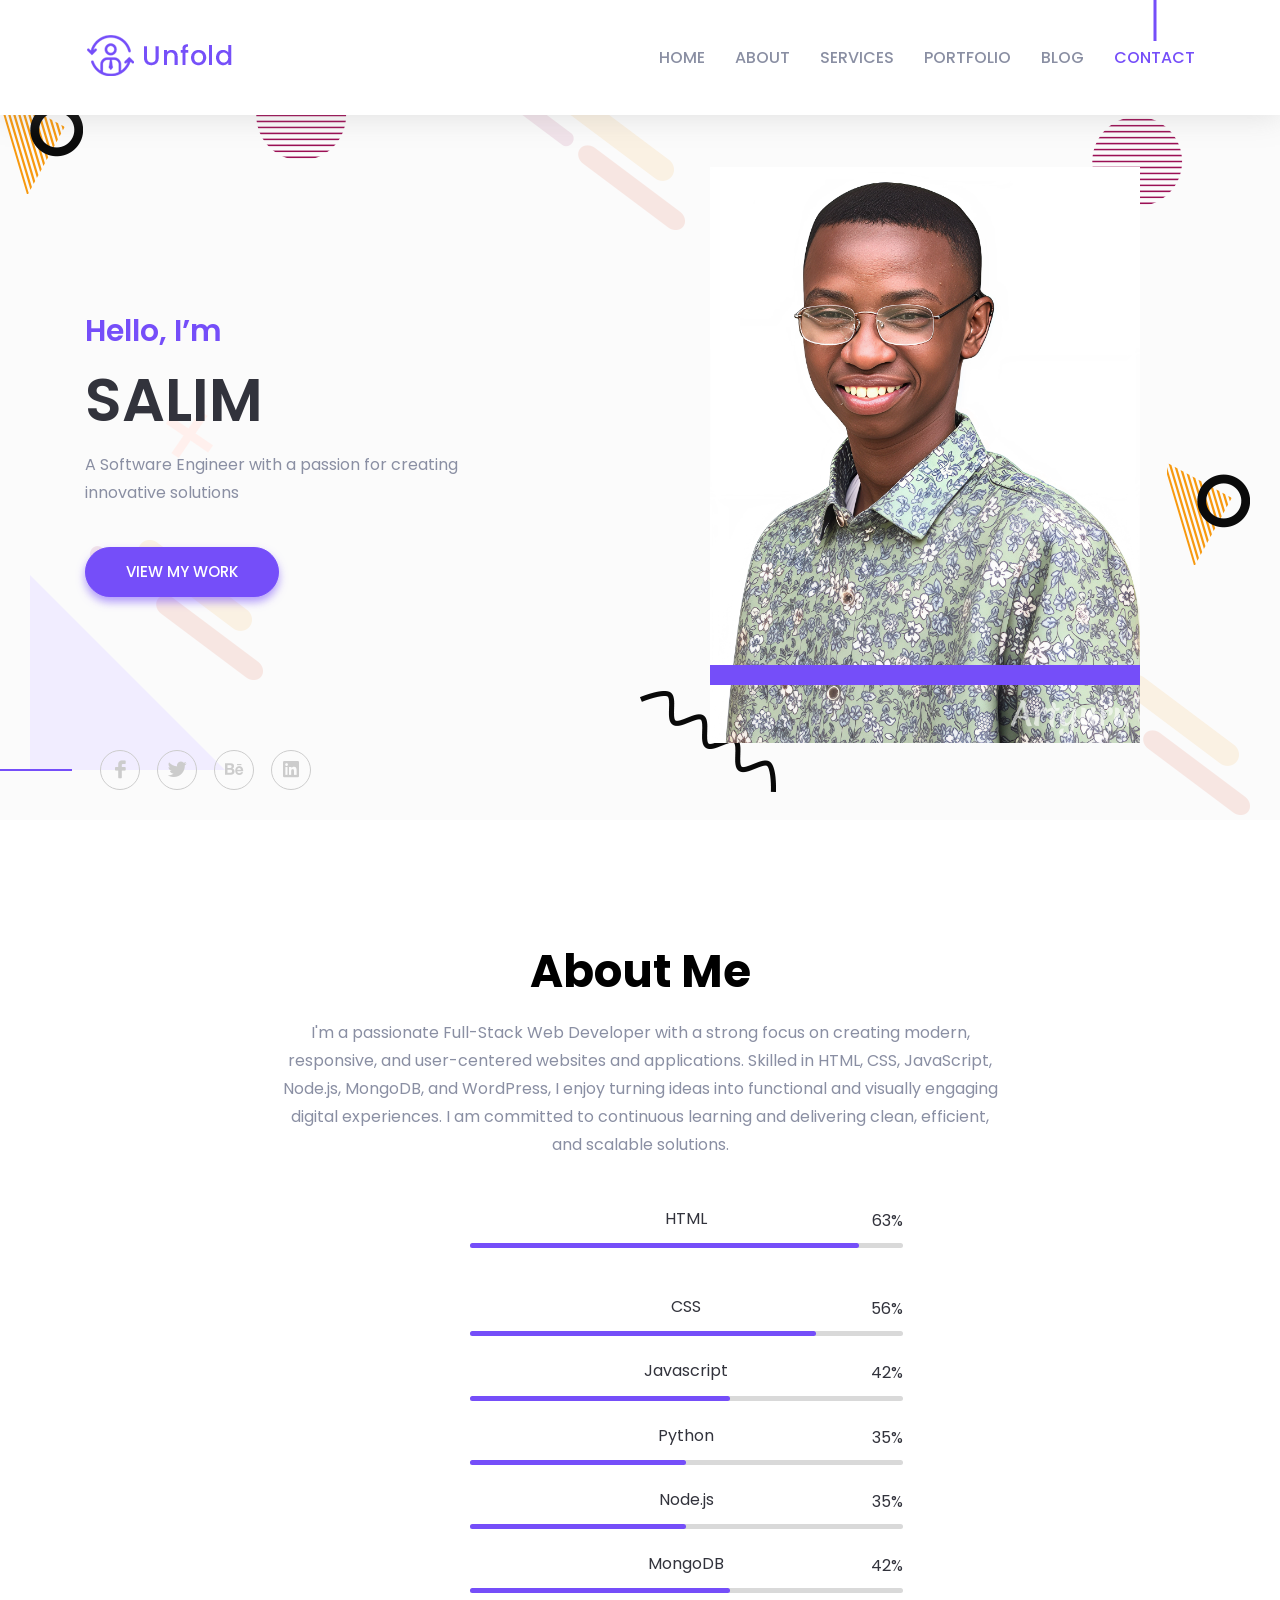
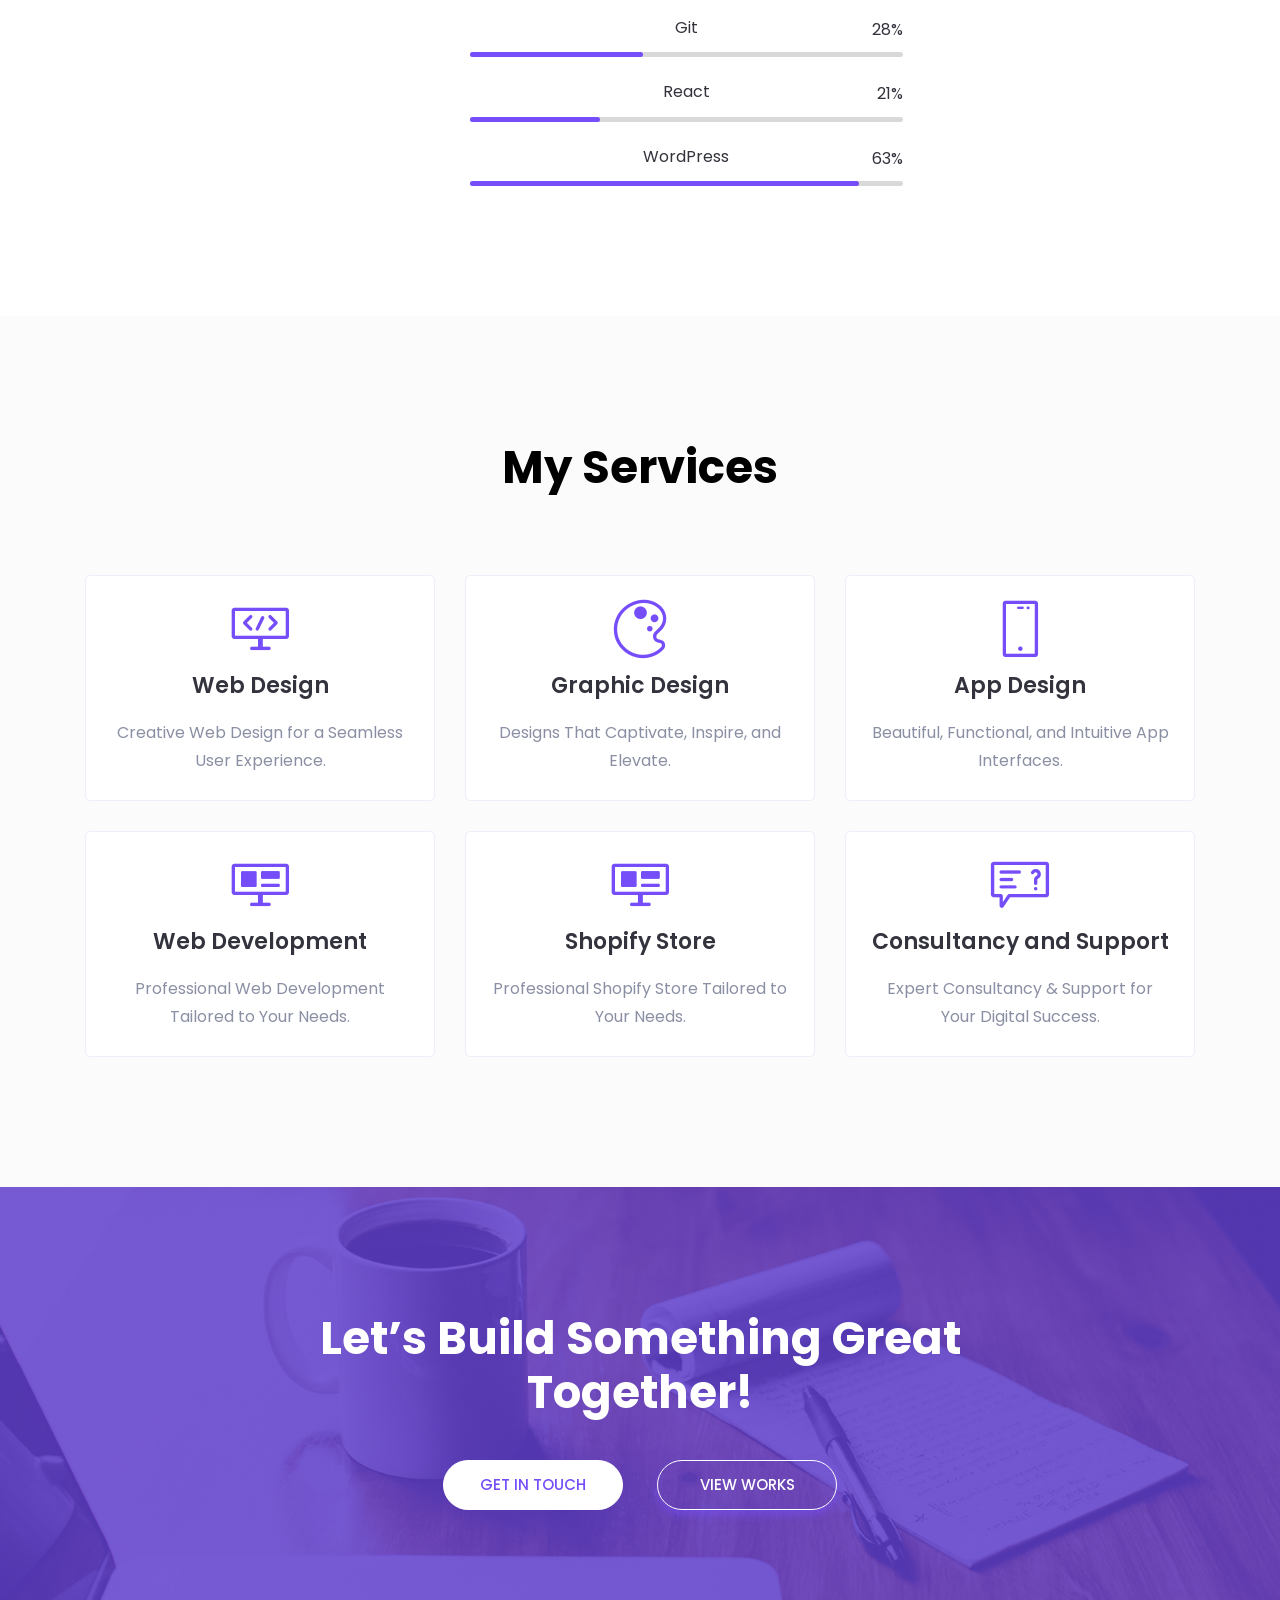
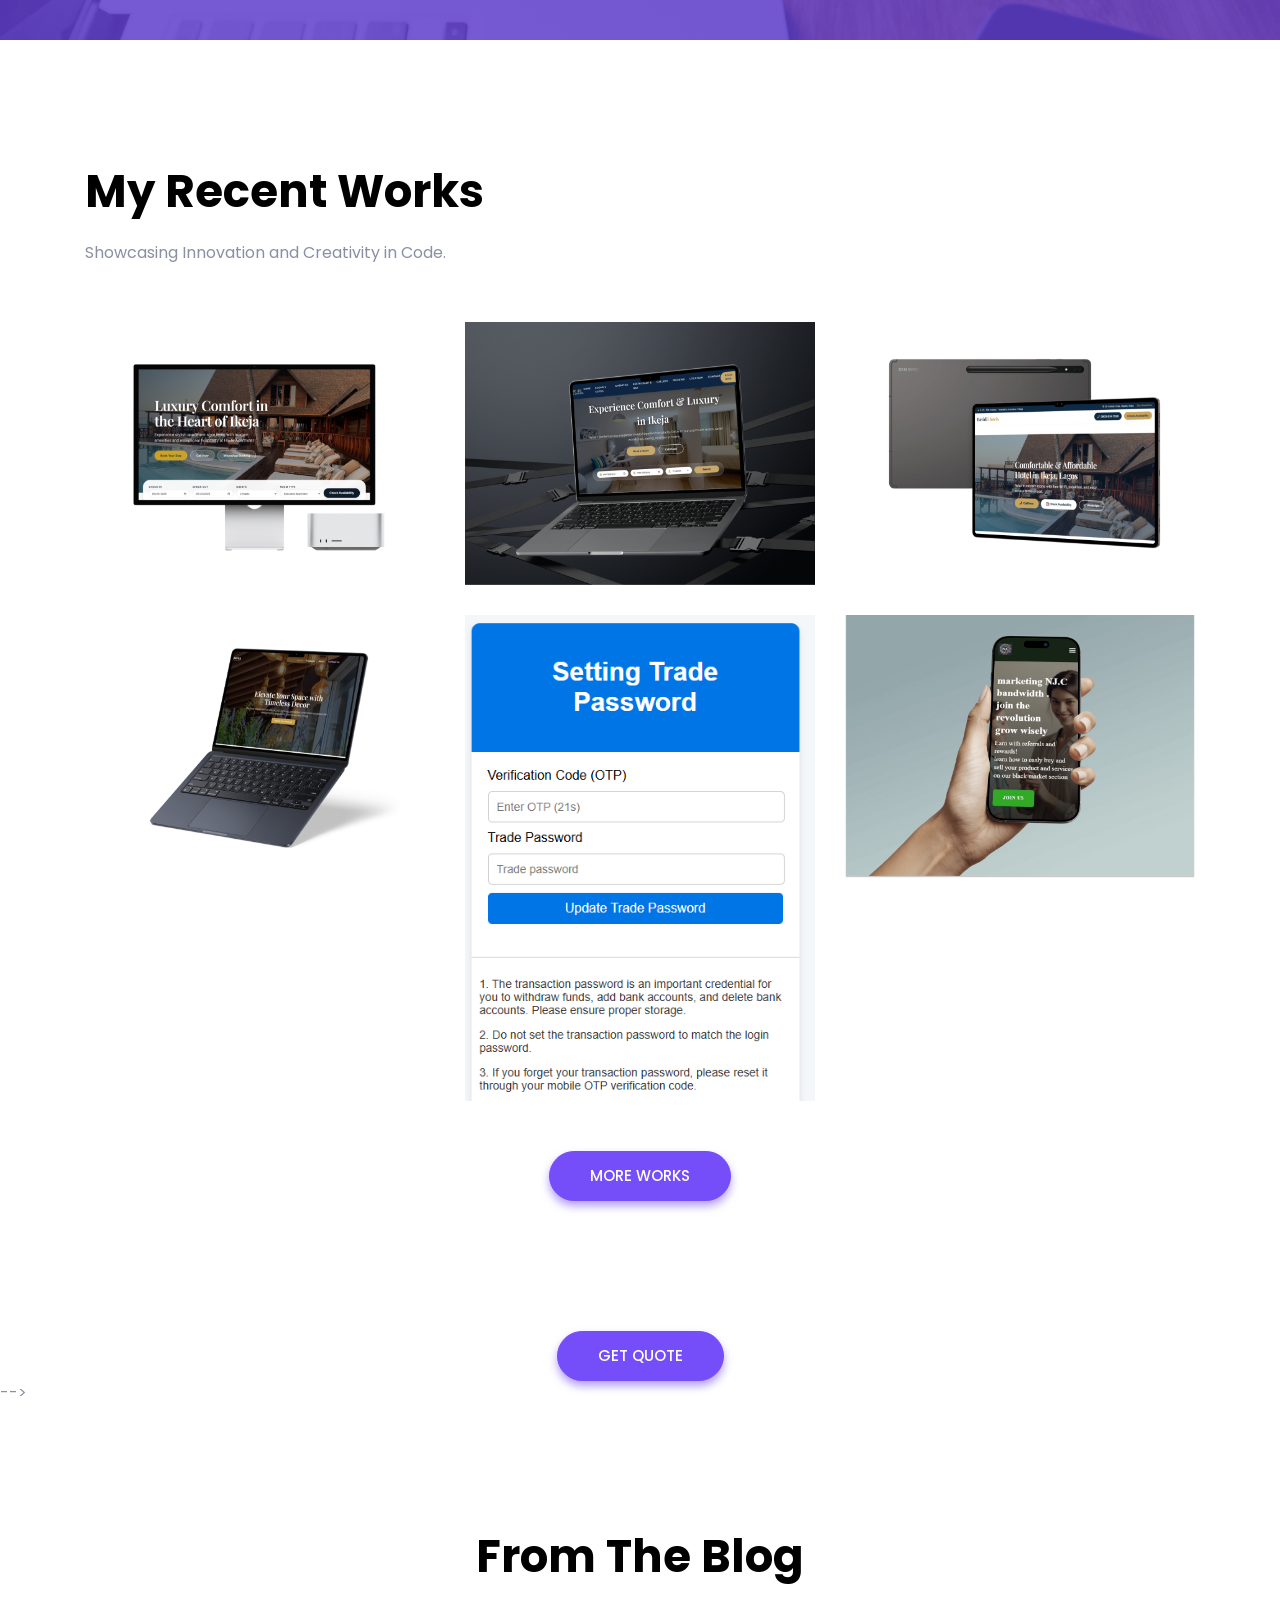
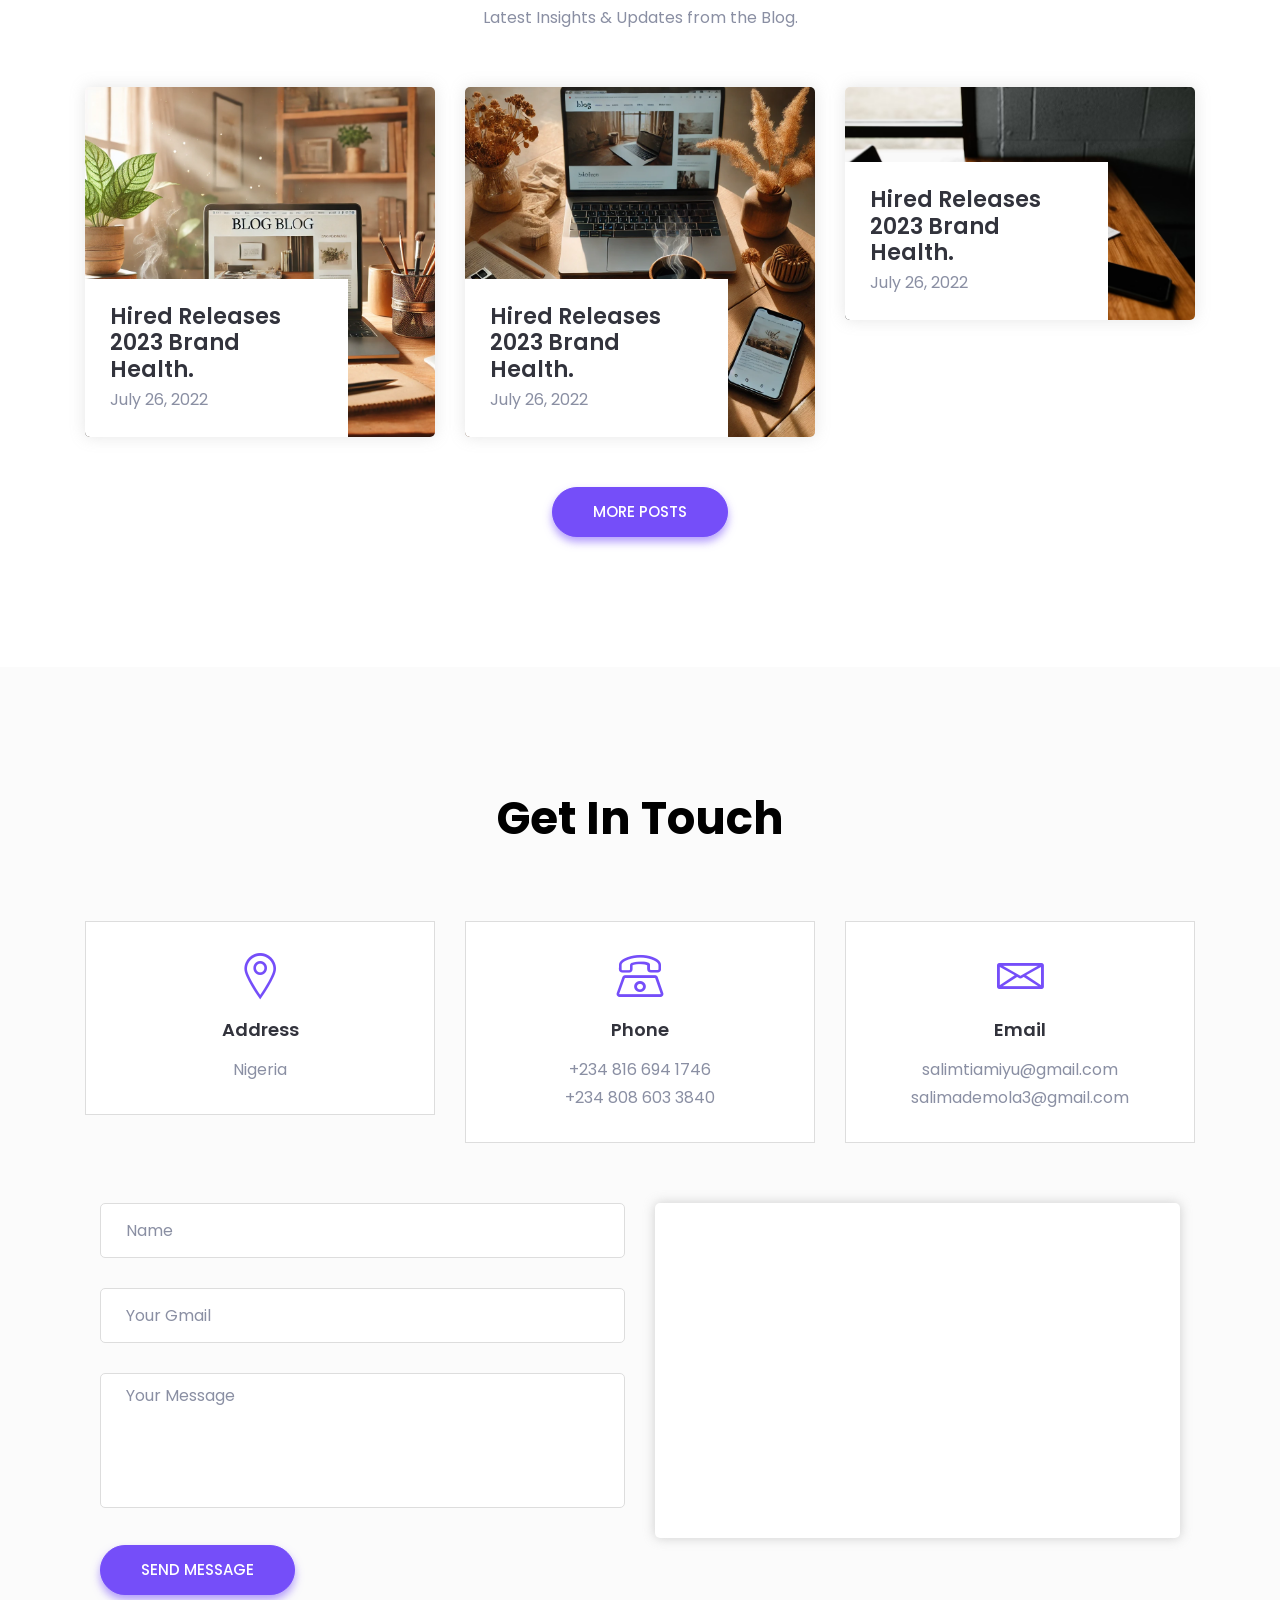
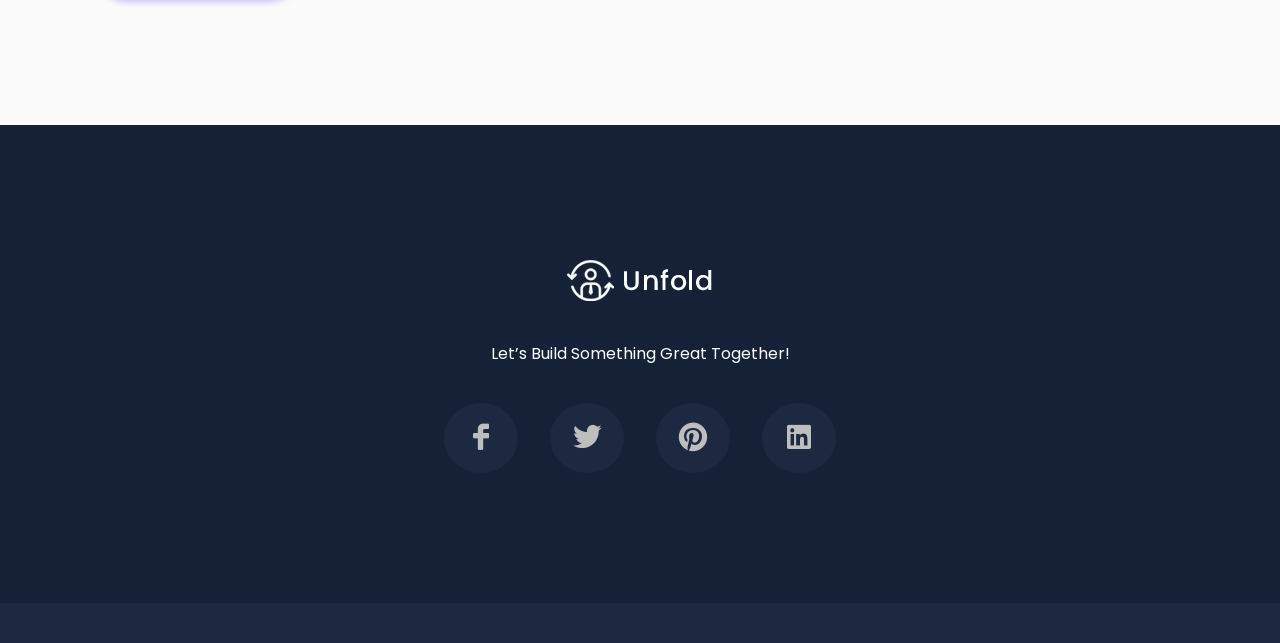
==== commit d490f553: "simple change" ====
--- a/index.html
+++ b/index.html
@@ -765,8 +765,8 @@
                         </div>
                         <div class="contact-content">
                             <h6 class="contact-title">Email</h6>
+                            <p>salimtiamiyu@gmail.com</p>
                             <p>salimademola3@gmail.com</p>
-                            <p>salimtiamiyu@gmail.com</p>
                         </div>
                     </div> <!-- contact box -->
                 </div>
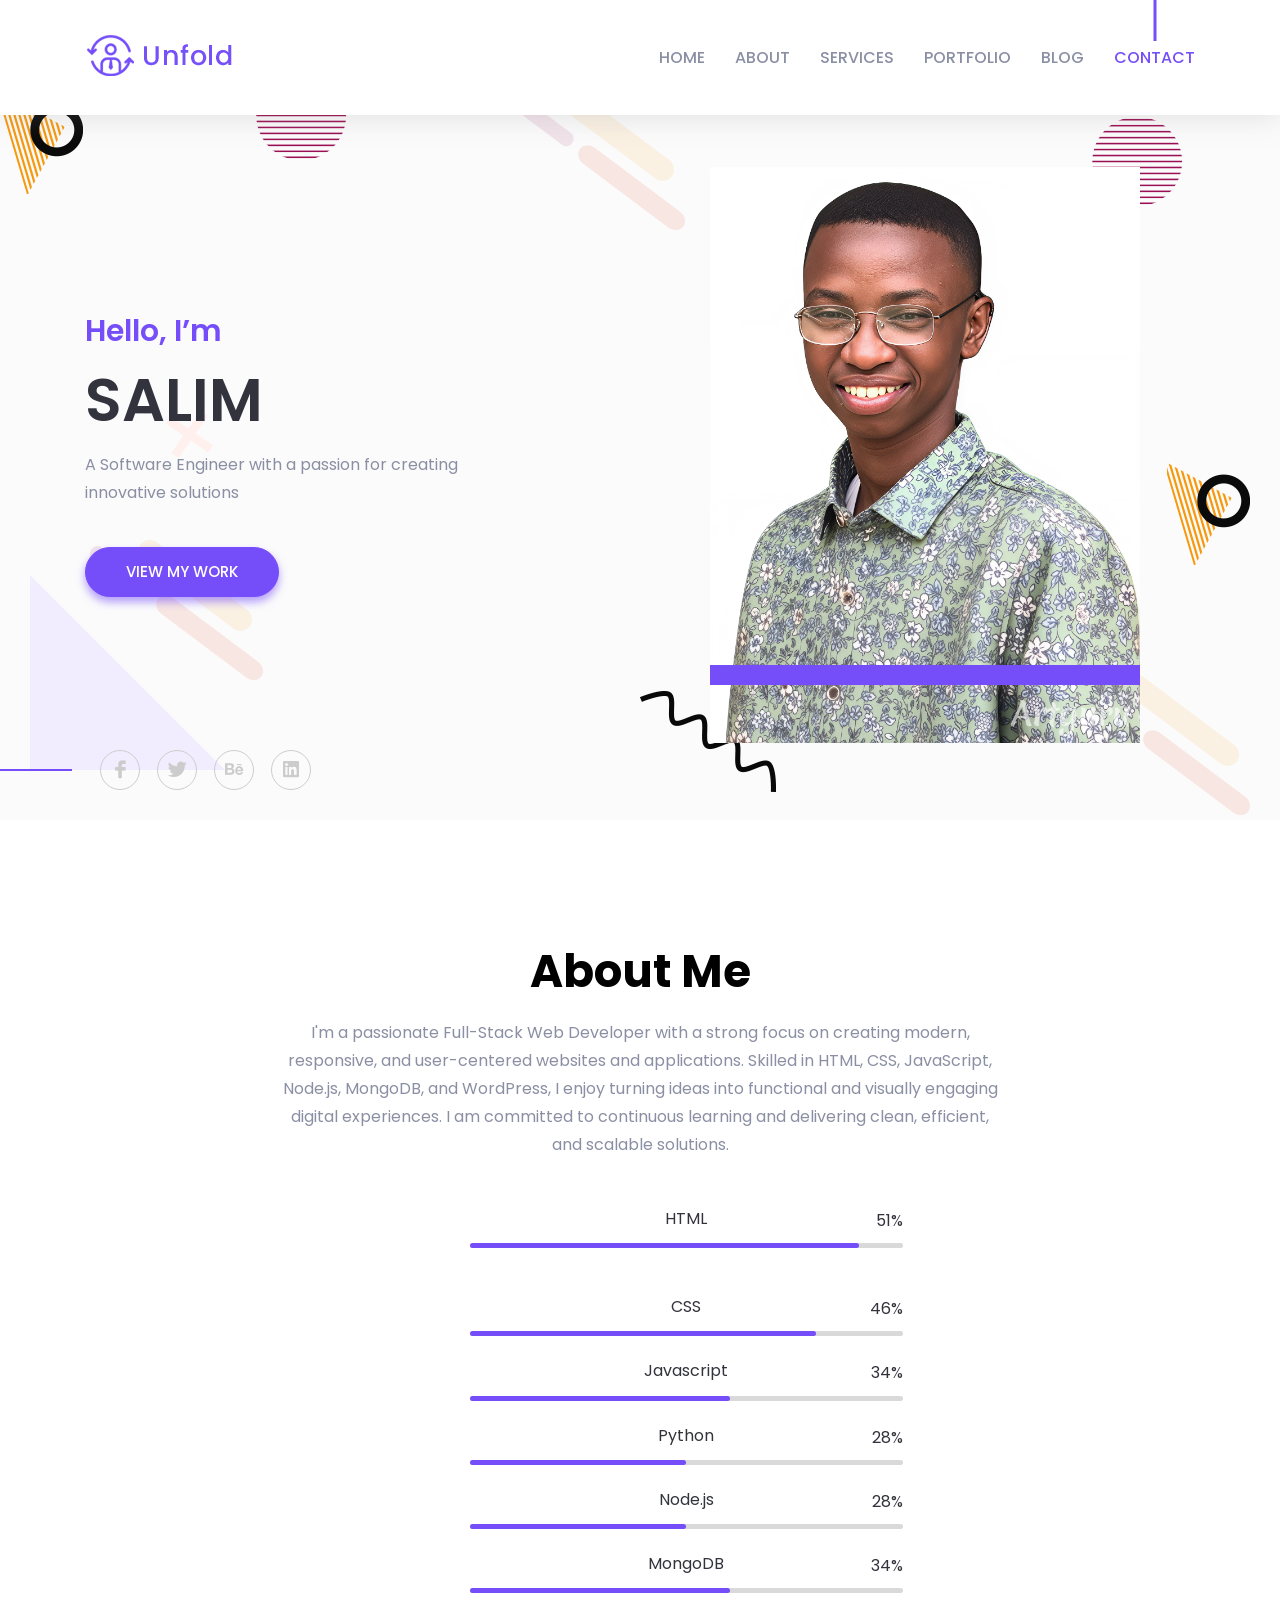
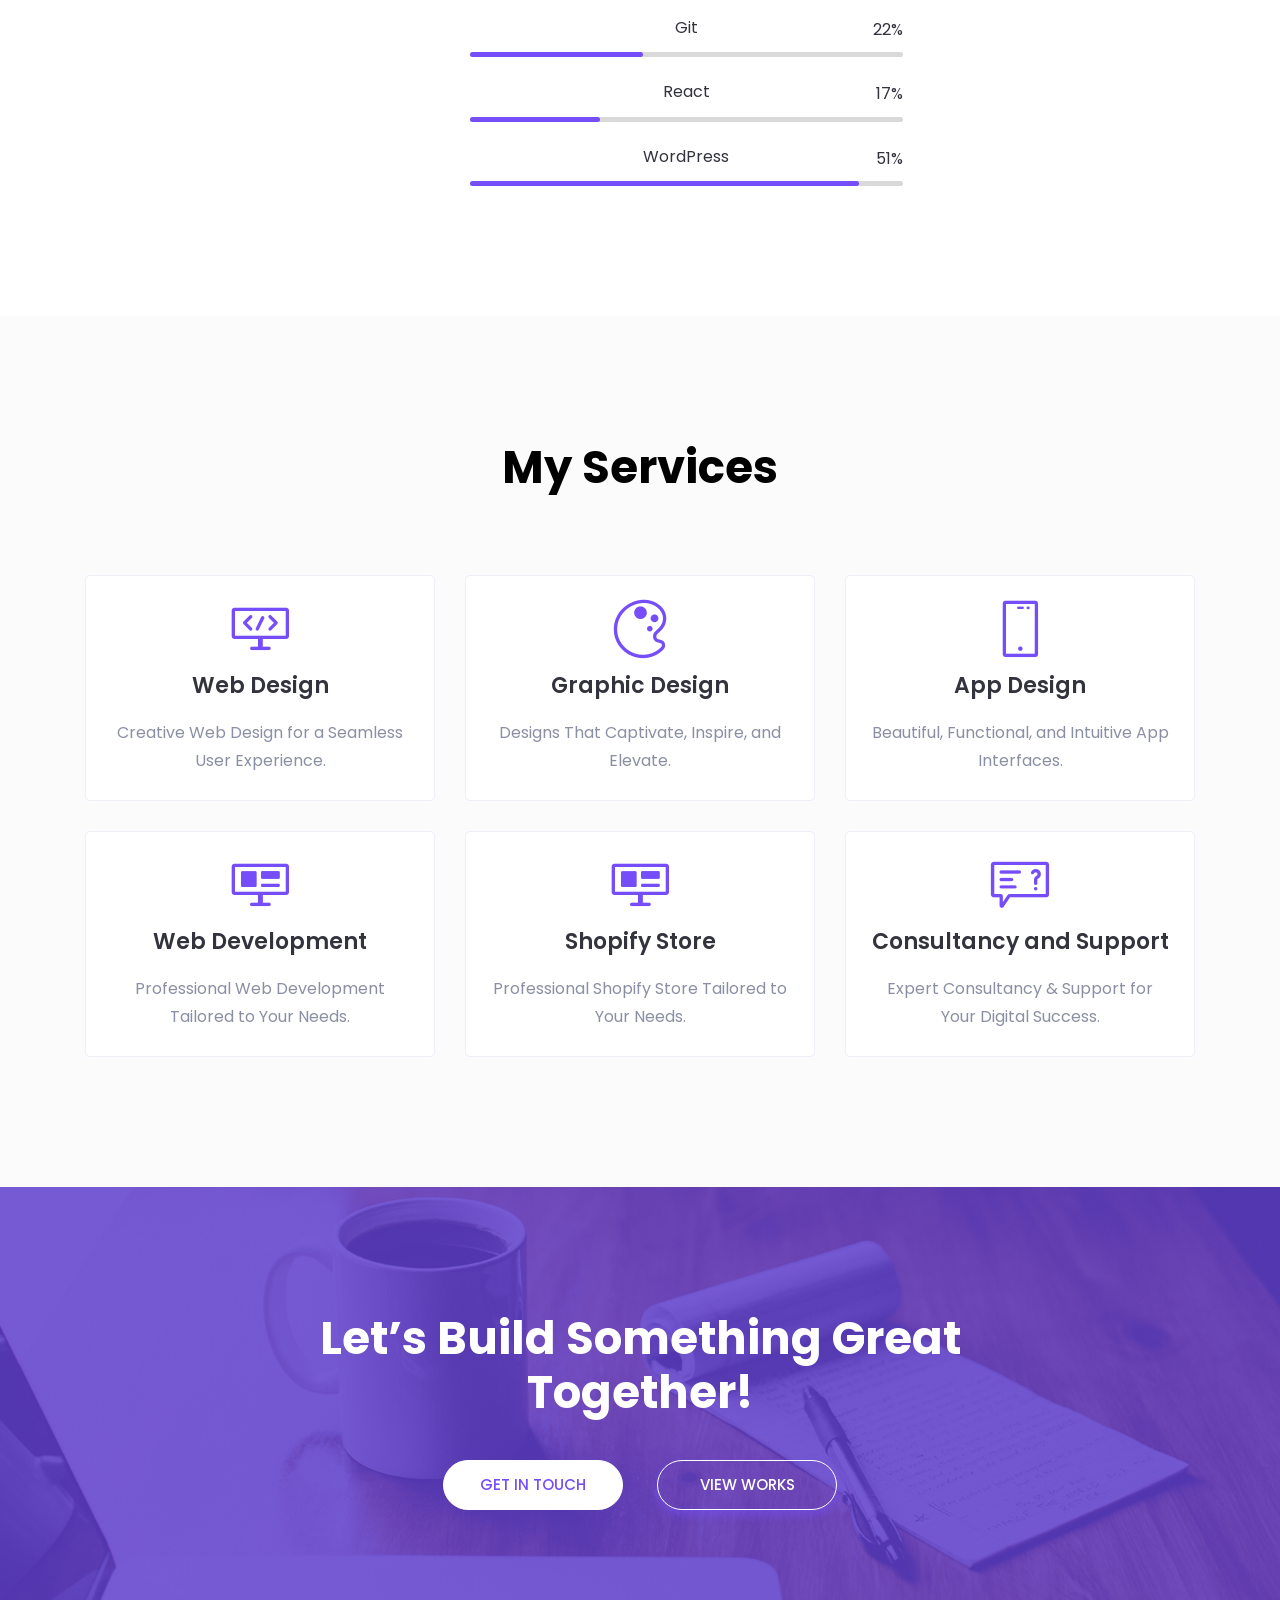
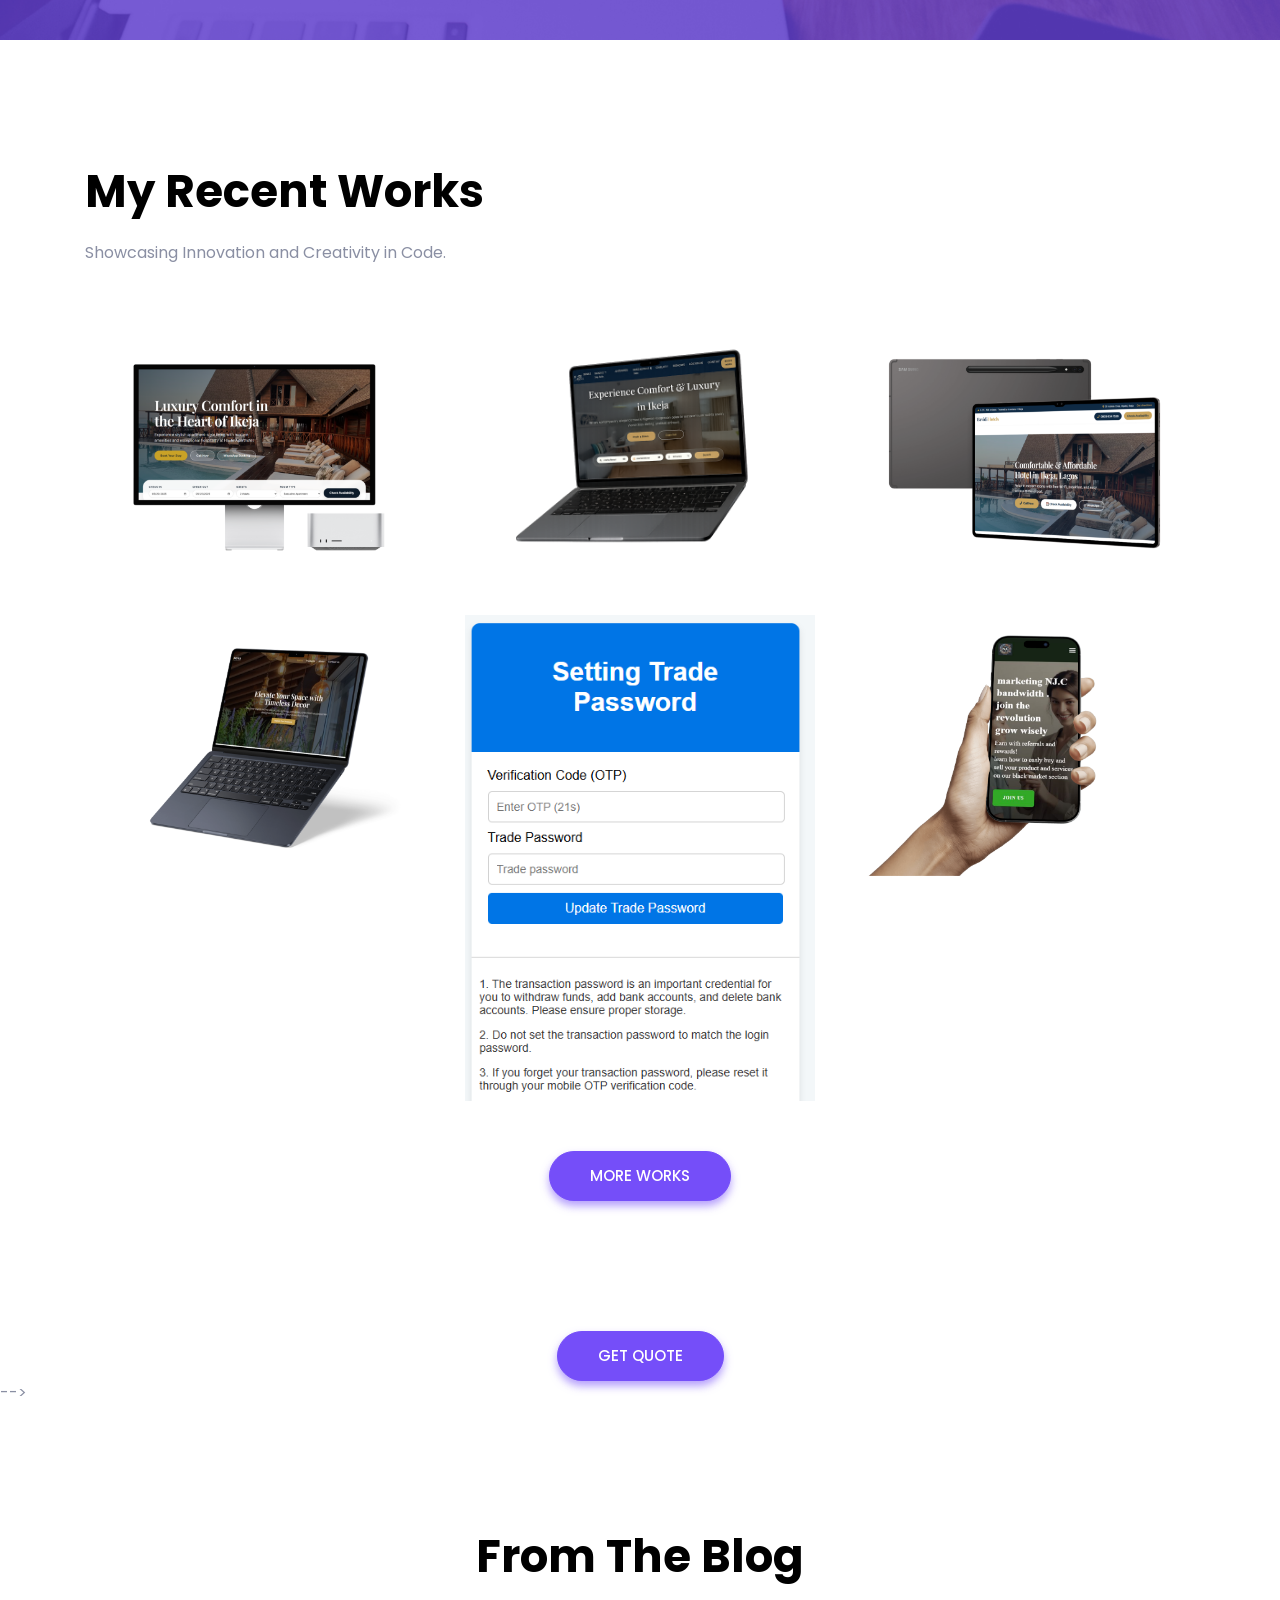
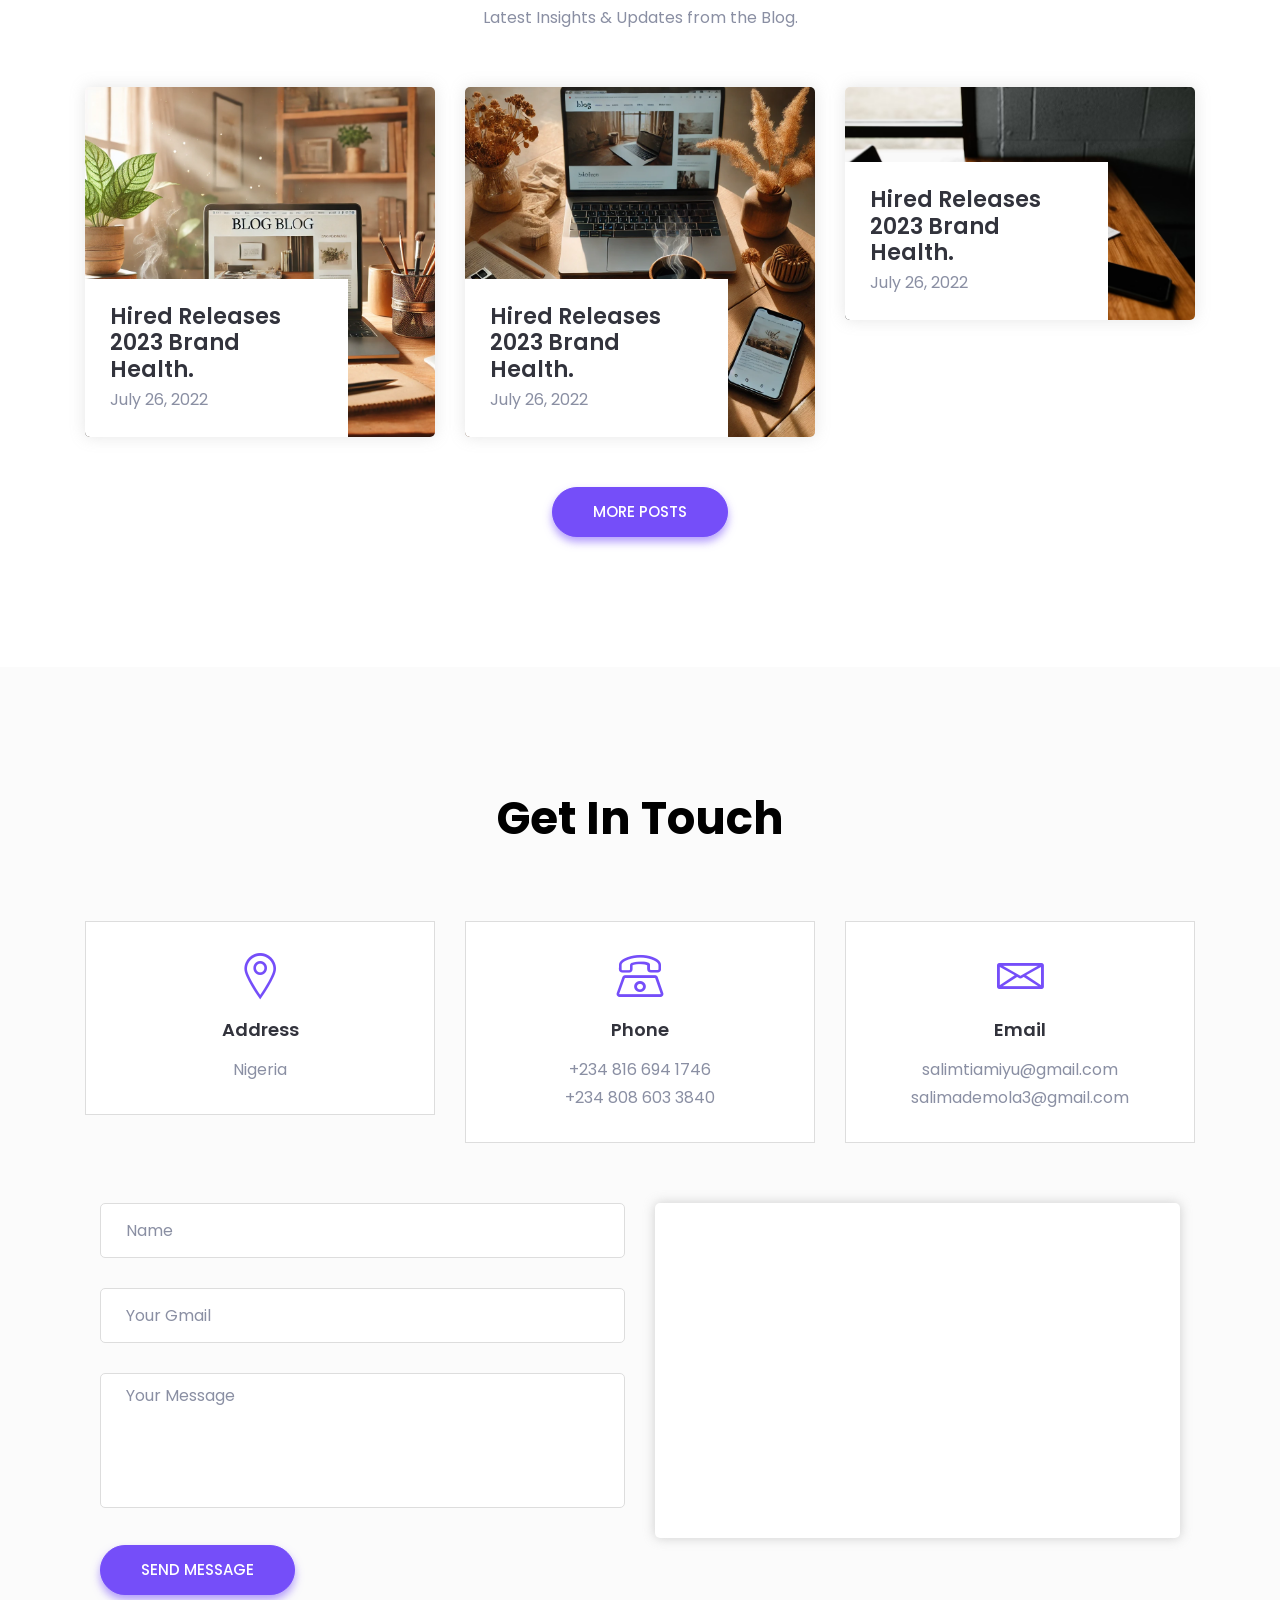
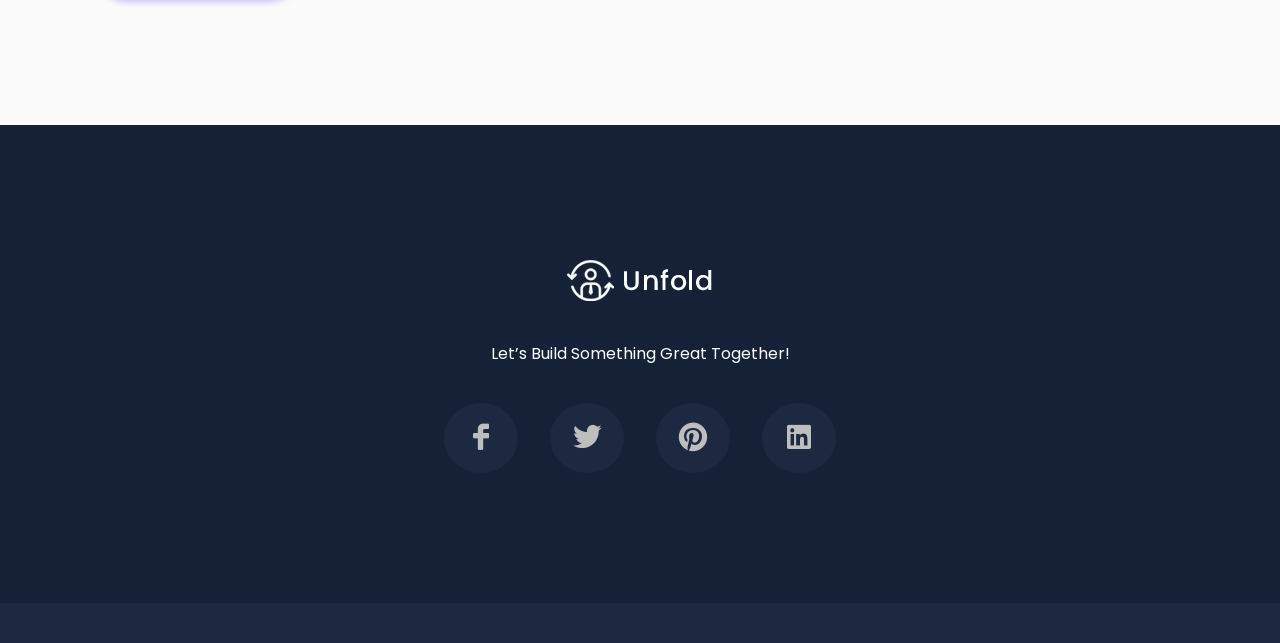
==== commit 980c1515: "image update" ====
--- a/index.html
+++ b/index.html
@@ -471,7 +471,7 @@
                 <div class="col-lg-4 col-md-6 col-sm-6">
                     <div class="single-work text-center mt-30">
                         <div class="work-image">
-                            <img src="unfold-free-lite/assets/images/MacBook Air (2022) (1).png" alt="work">
+                            <img src="unfold-free-lite/assets/images/ChatGPT Image Jul 16, 2026, 11_22_22 AM.png" alt="work">
                         </div>
                         <div class="work-overlay">
                             <div class="work-content">
@@ -535,7 +535,7 @@
                 <div class="col-lg-4 col-md-6 col-sm-6">
                     <div class="single-work text-center mt-30">
                         <div class="work-image">
-                            <img src="unfold-free-lite/assets/images/Hand%20and%20iPhone%2016%20Pro.png" alt="work">
+                            <img src="unfold-free-lite/assets/images/Hand and iPhone 16 Pro - Edited.png" alt="work">
                         </div>
                         <div class="work-overlay">
                             <div class="work-content">
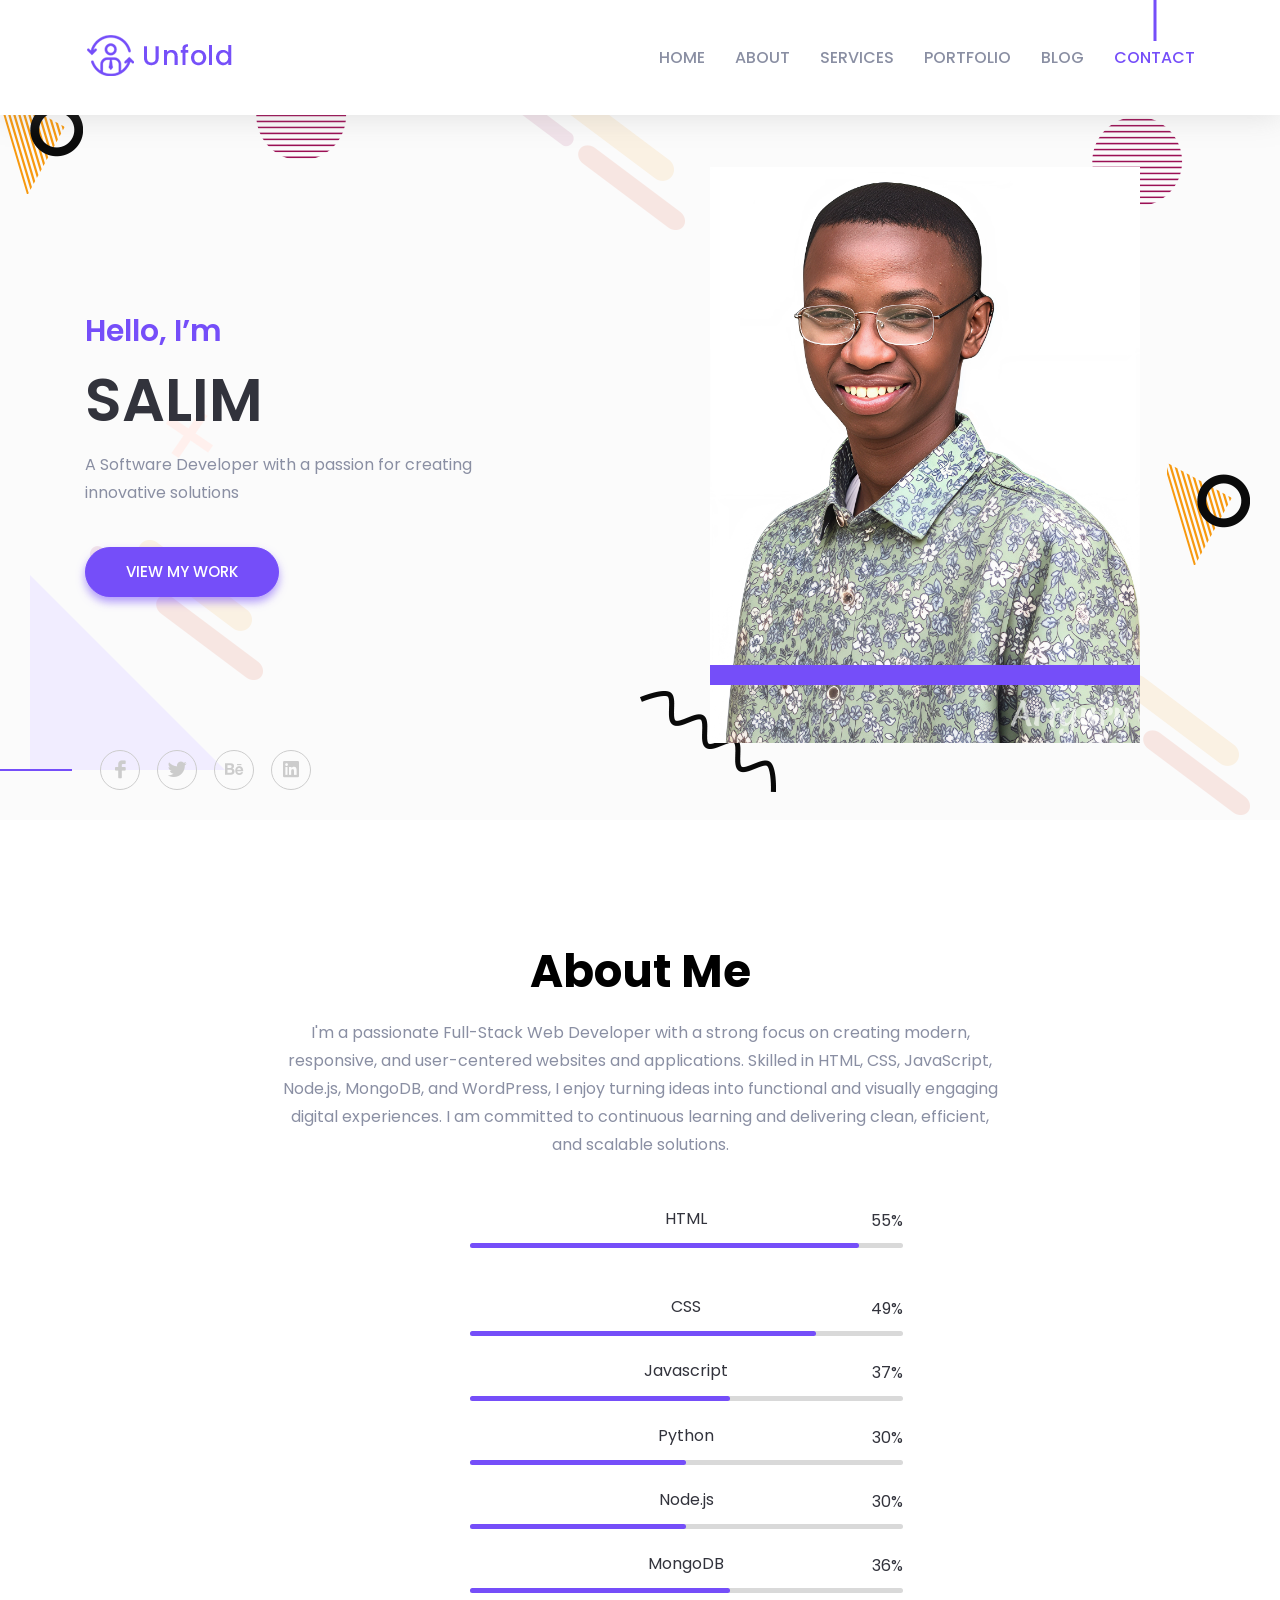
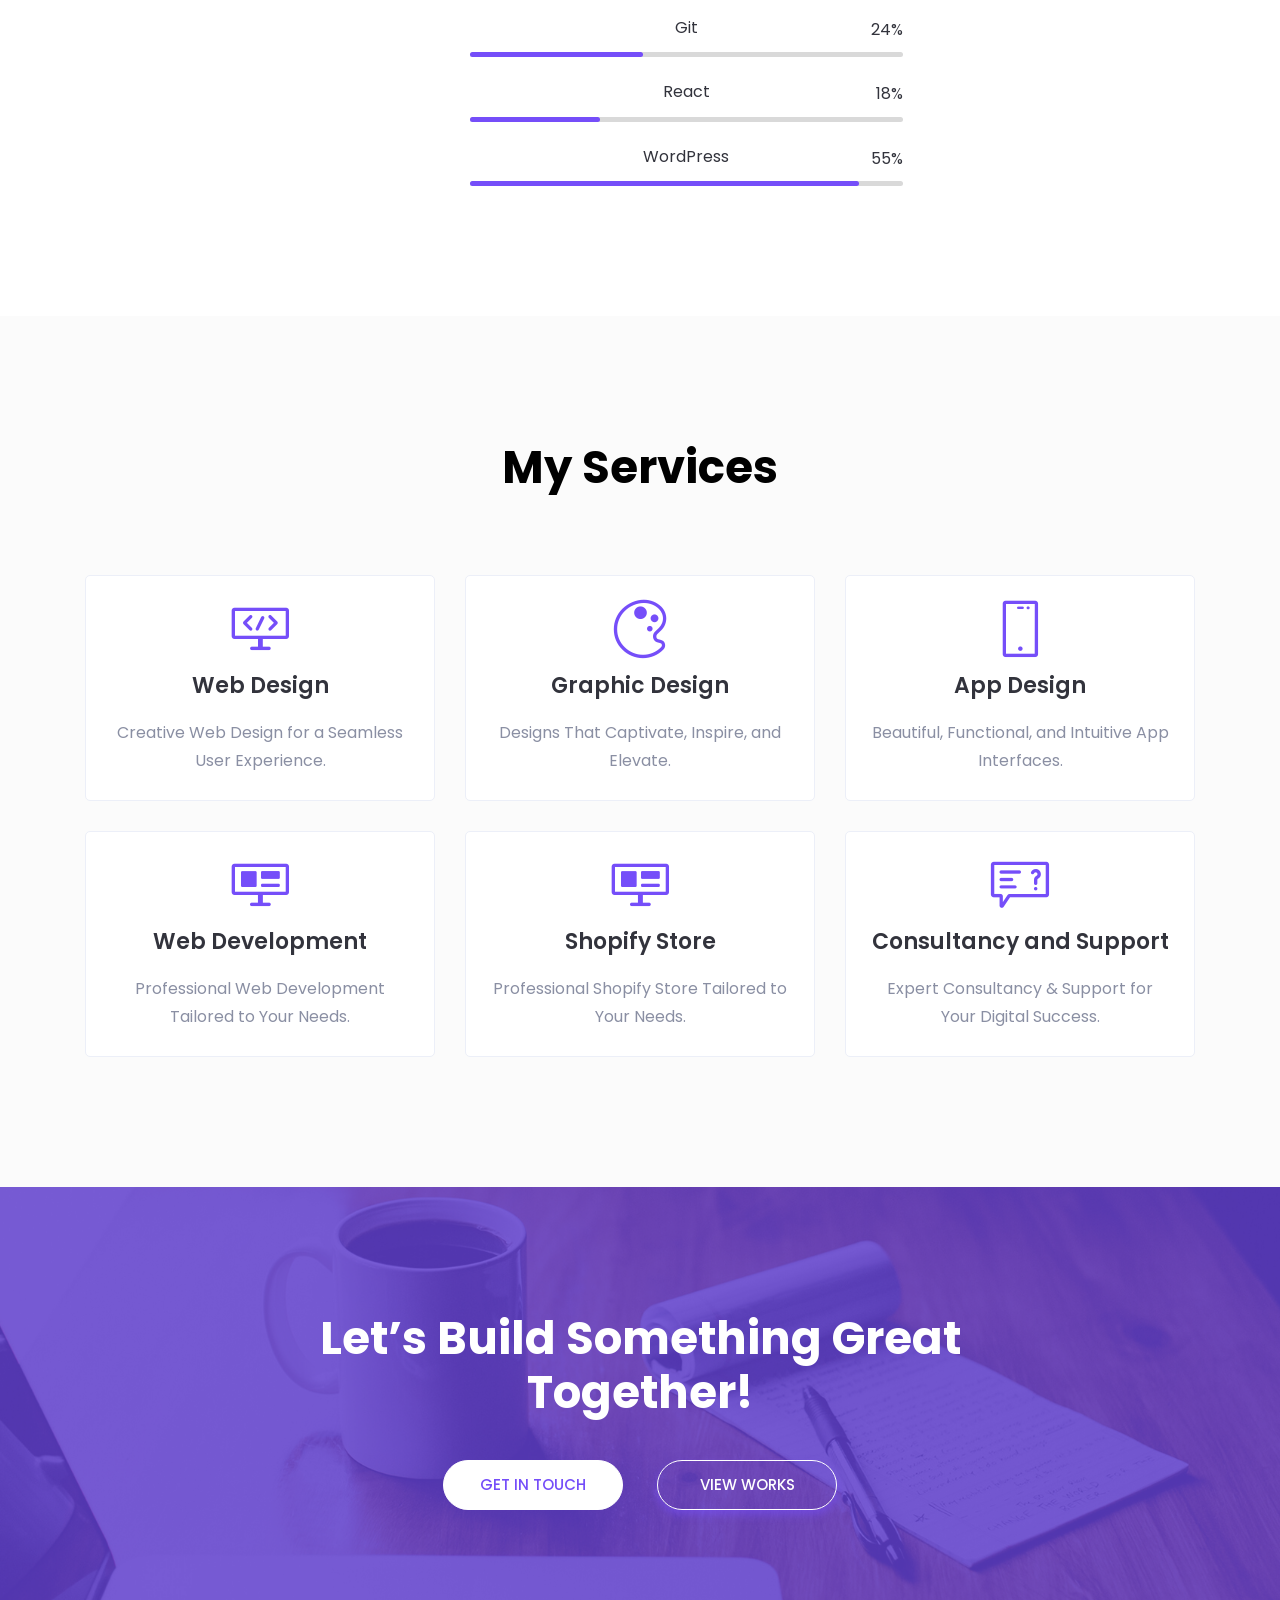
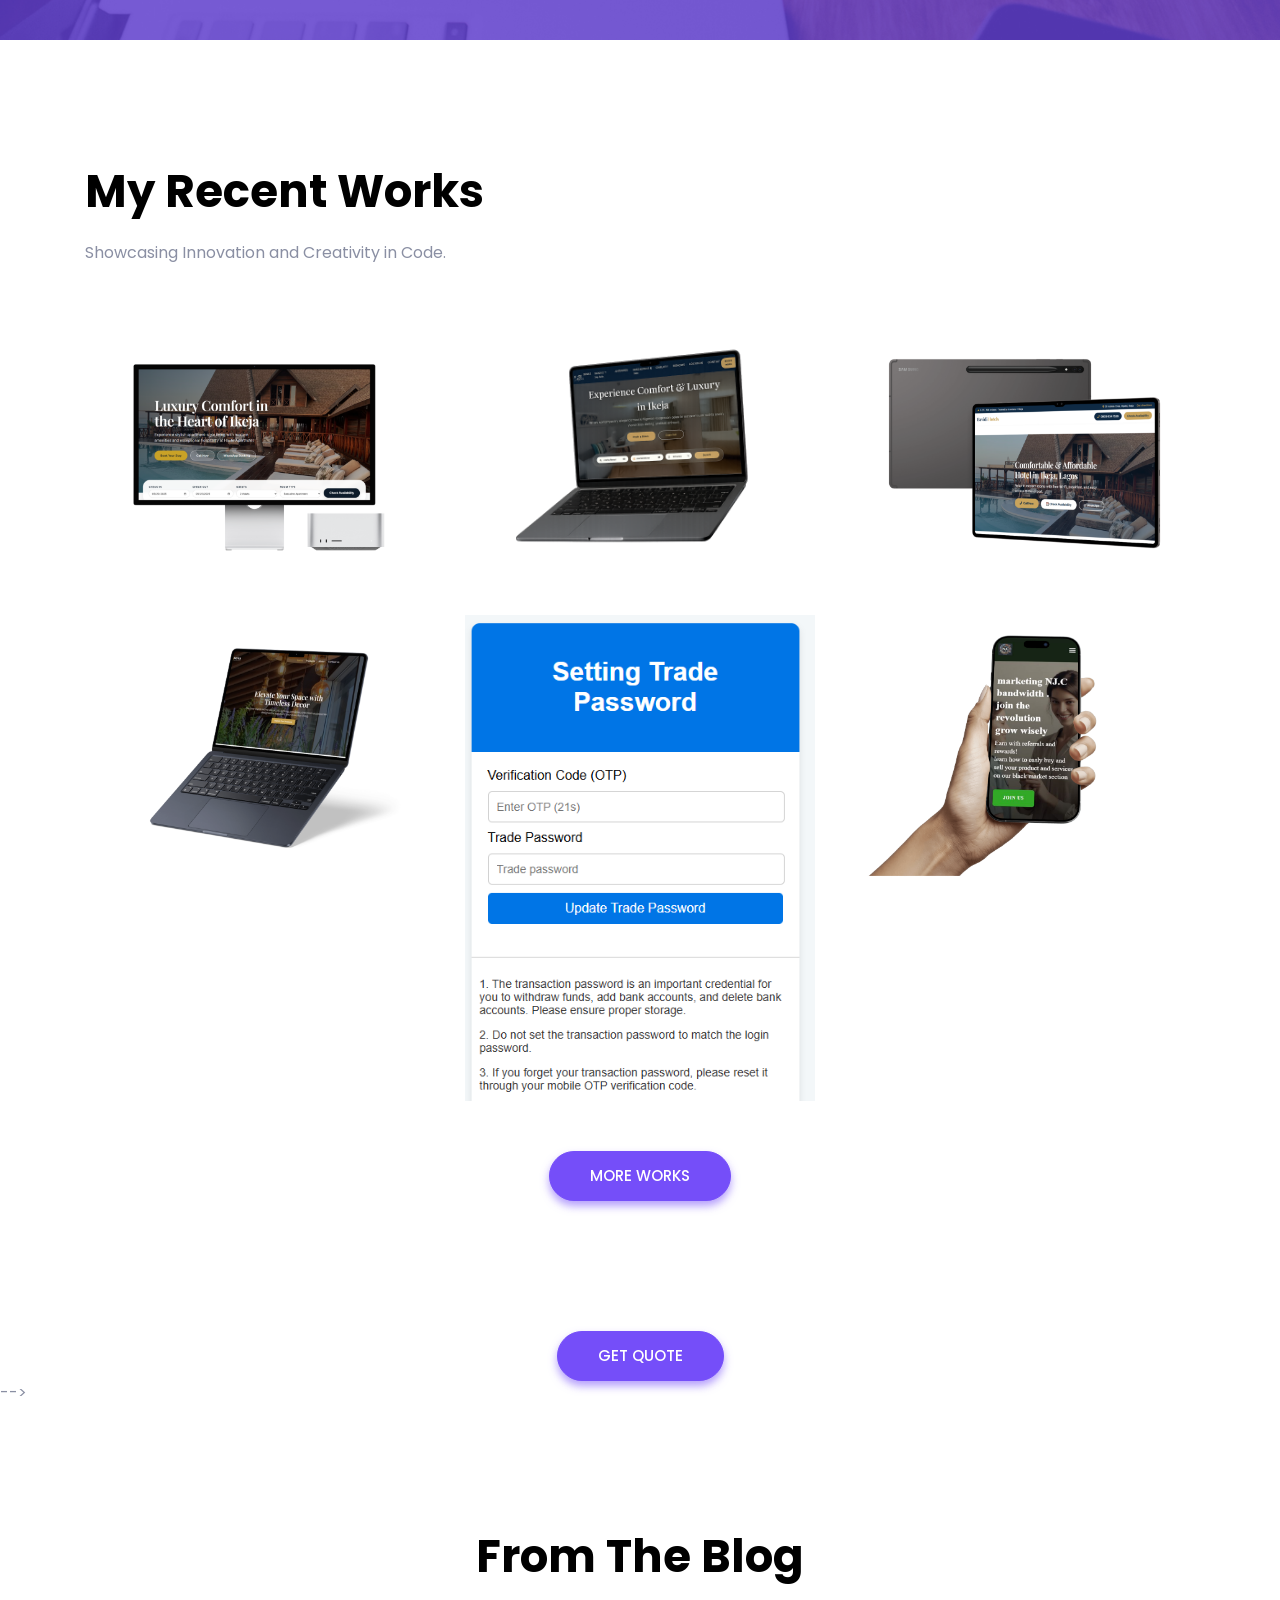
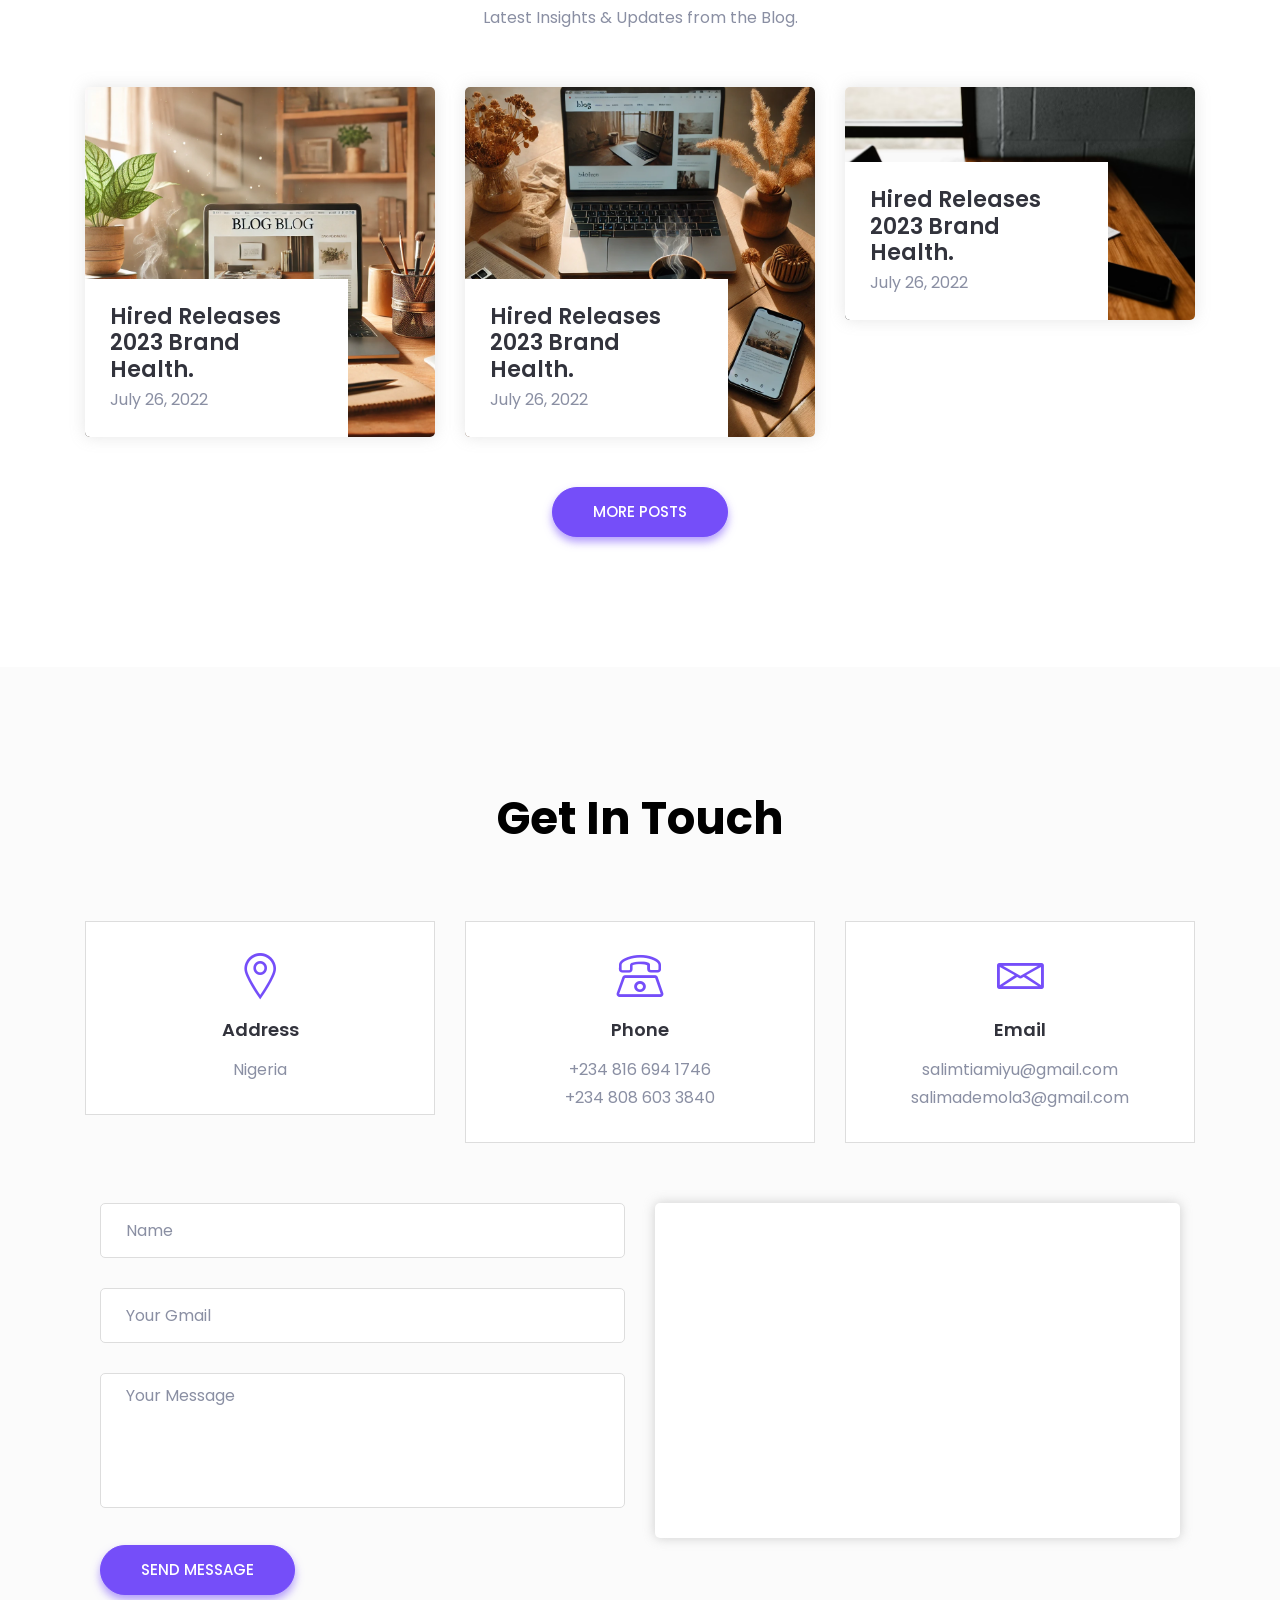
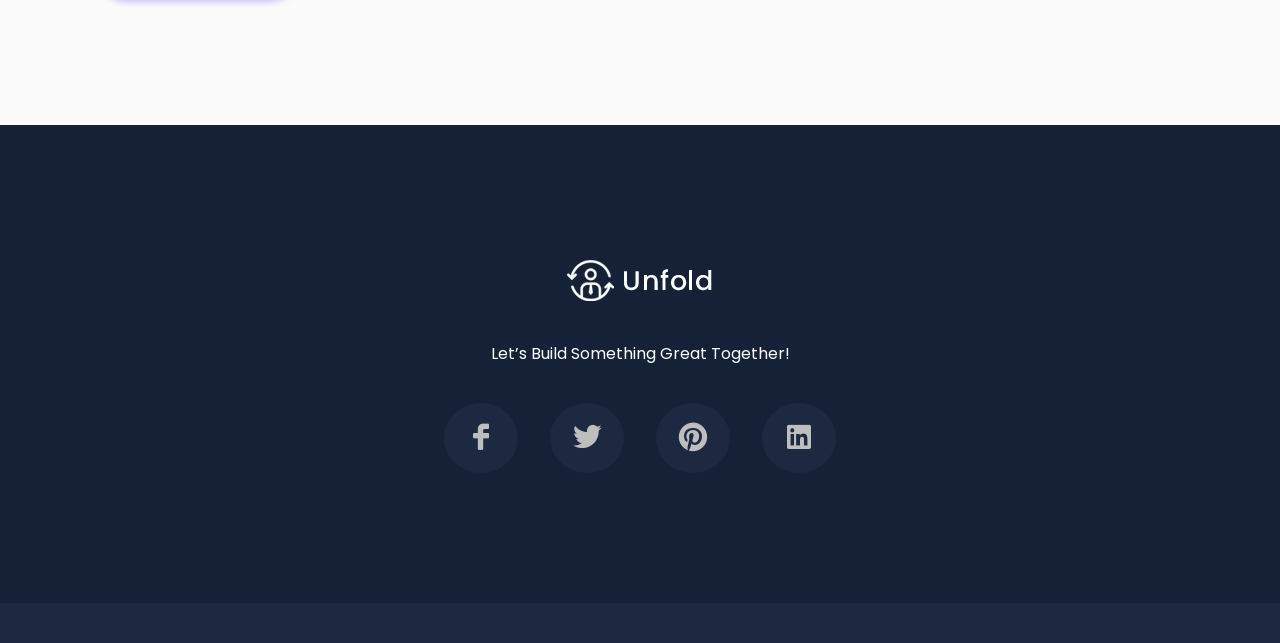
==== commit a4d1cf71: "software engineer changed to software developer" ====
--- a/index.html
+++ b/index.html
@@ -126,7 +126,7 @@
                         <div class="header-content-right">
                             <h4 class="sub-title">Hello, I’m</h4>
                             <h1 class="title">SALIM</h1>
-                            <p>A Software Engineer with a passion for creating innovative solutions</p>
+                            <p>A Software Developer with a passion for creating innovative solutions</p>
                             <a class="main-btn" href="#work">View my Work</a>
                         </div> <!-- header content right -->
                     </div>
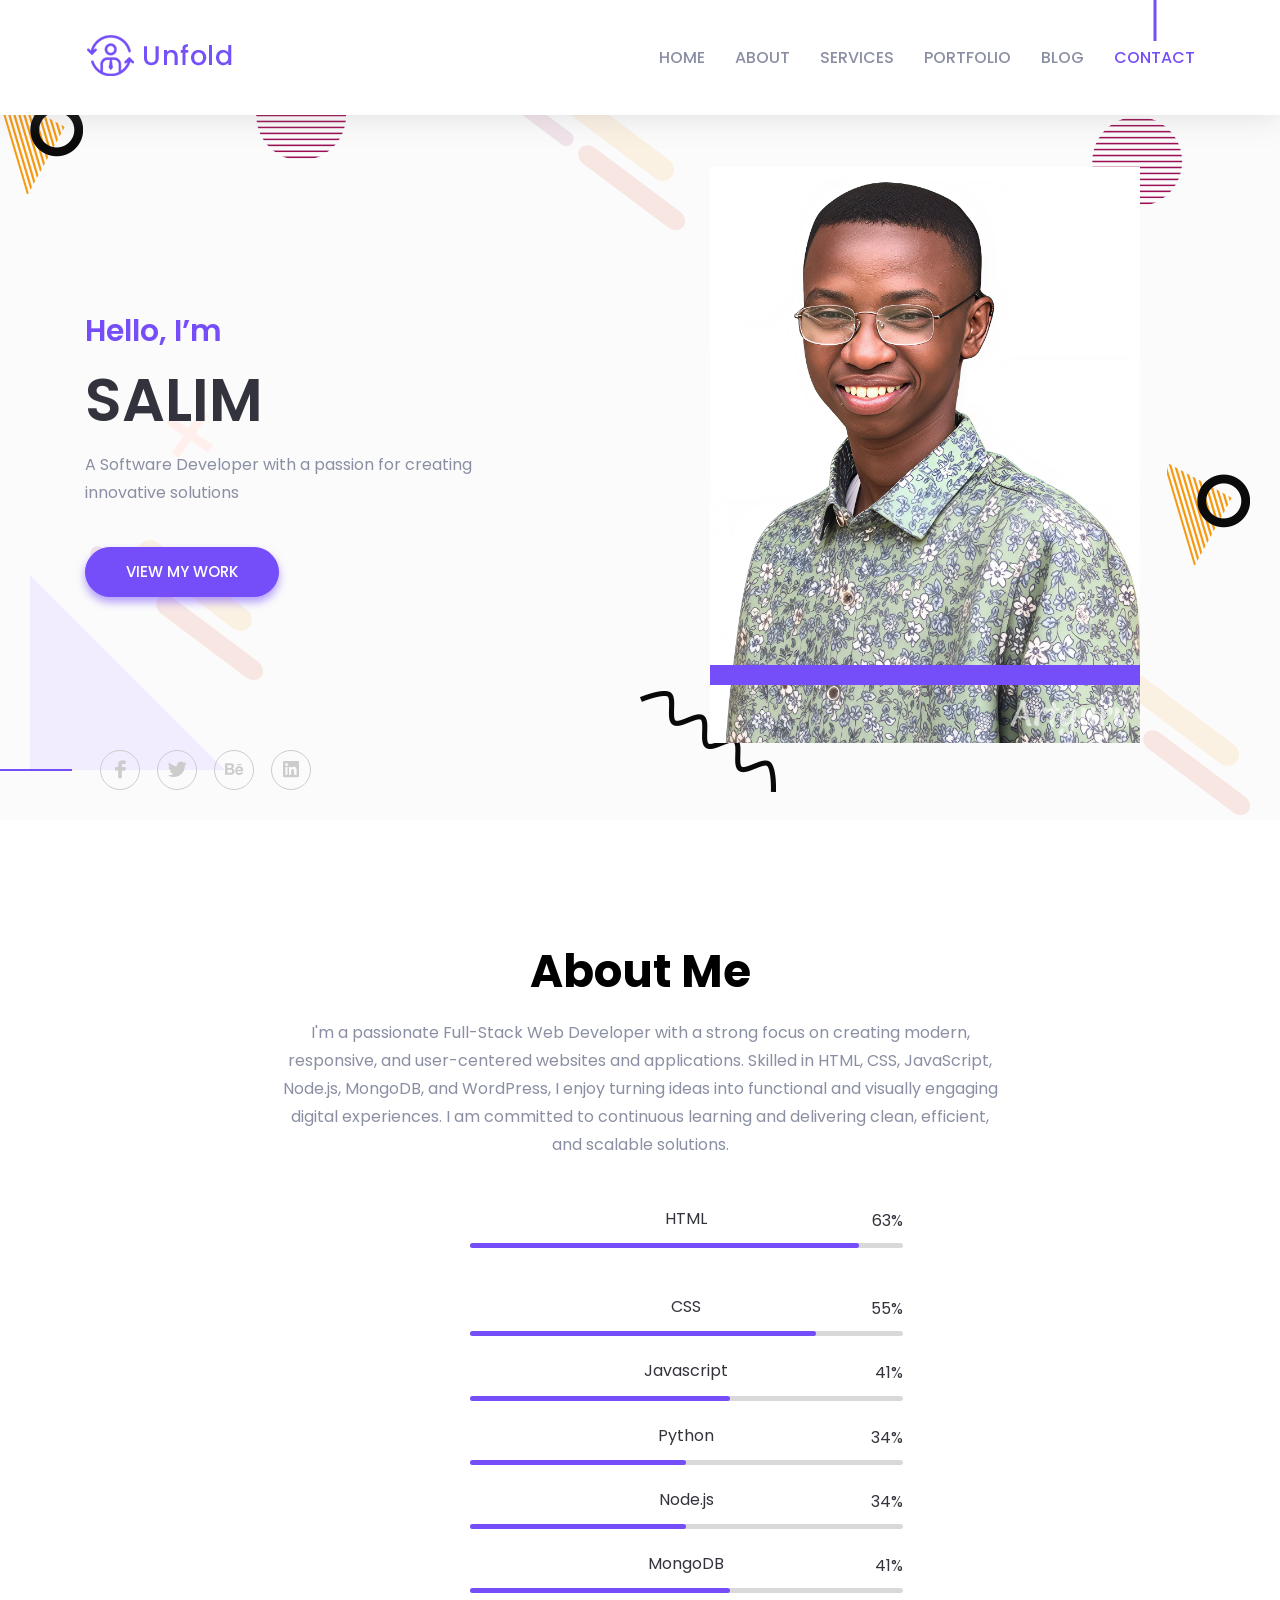
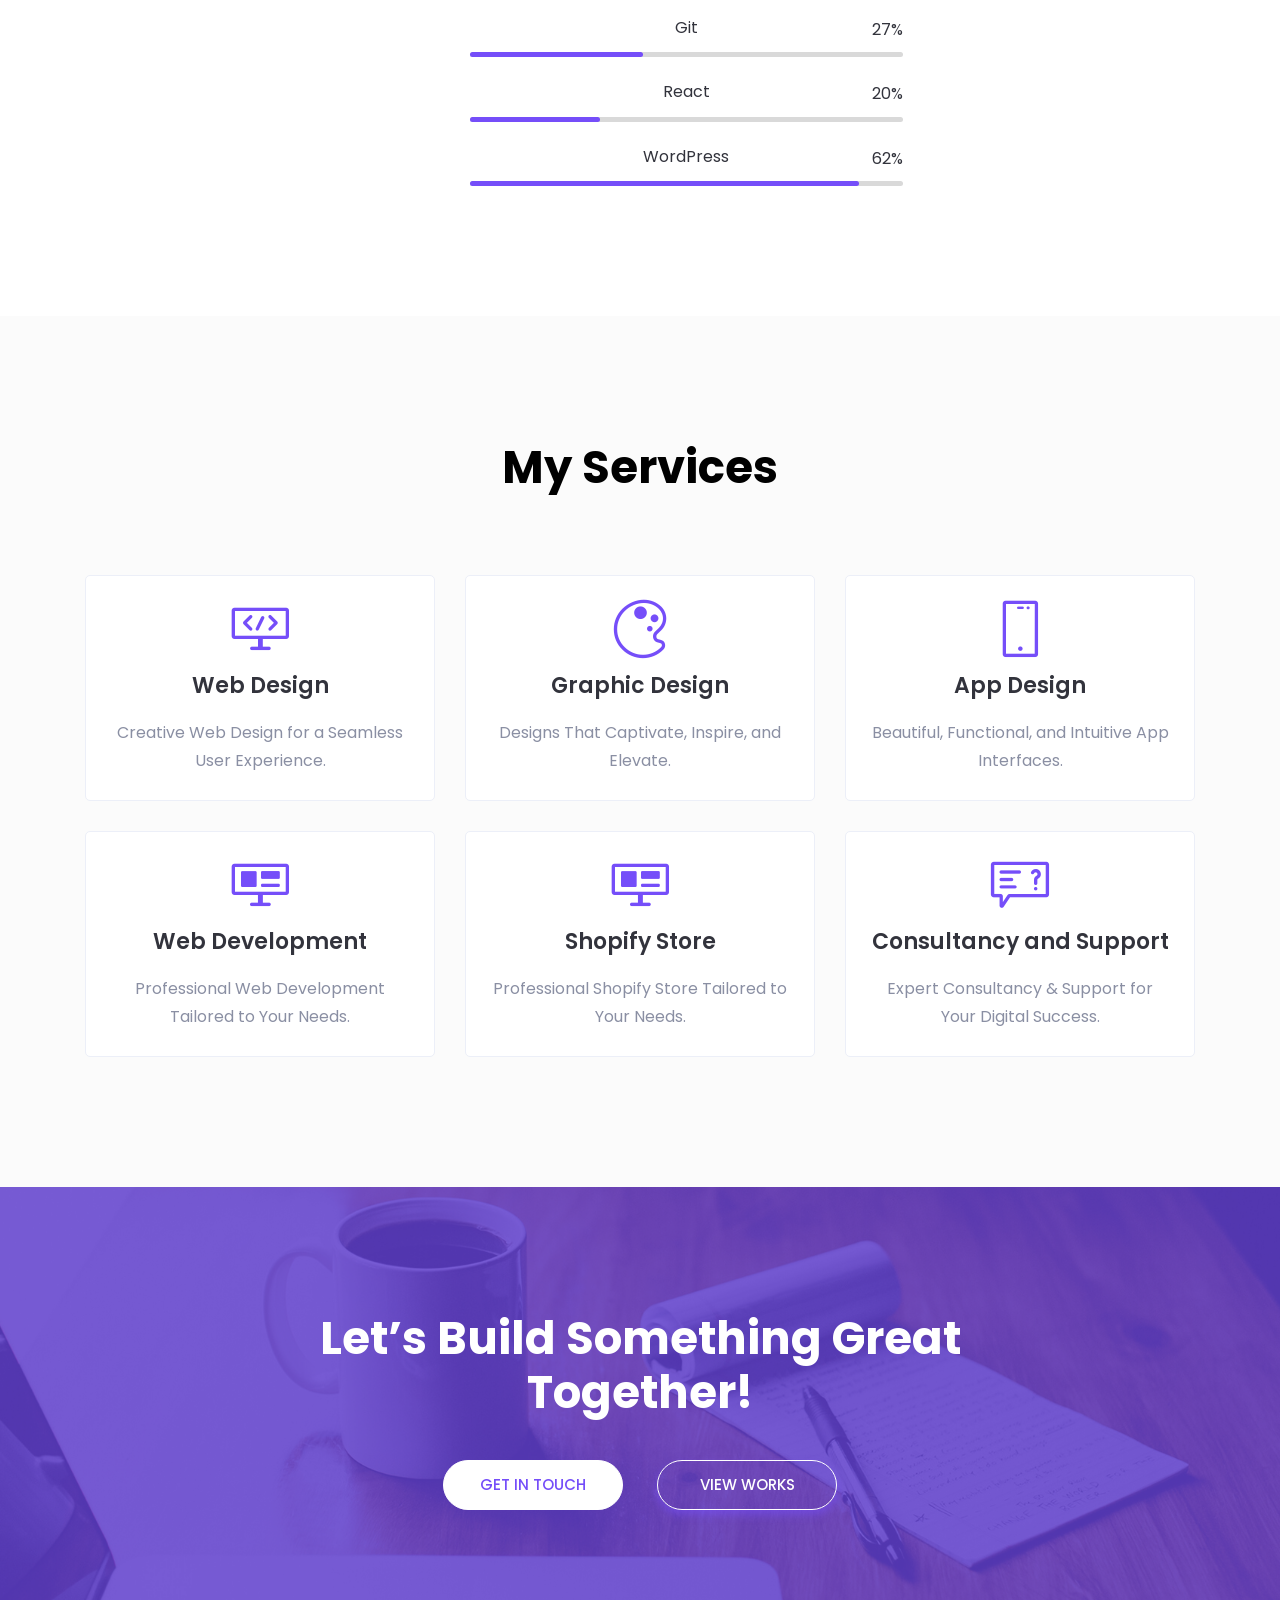
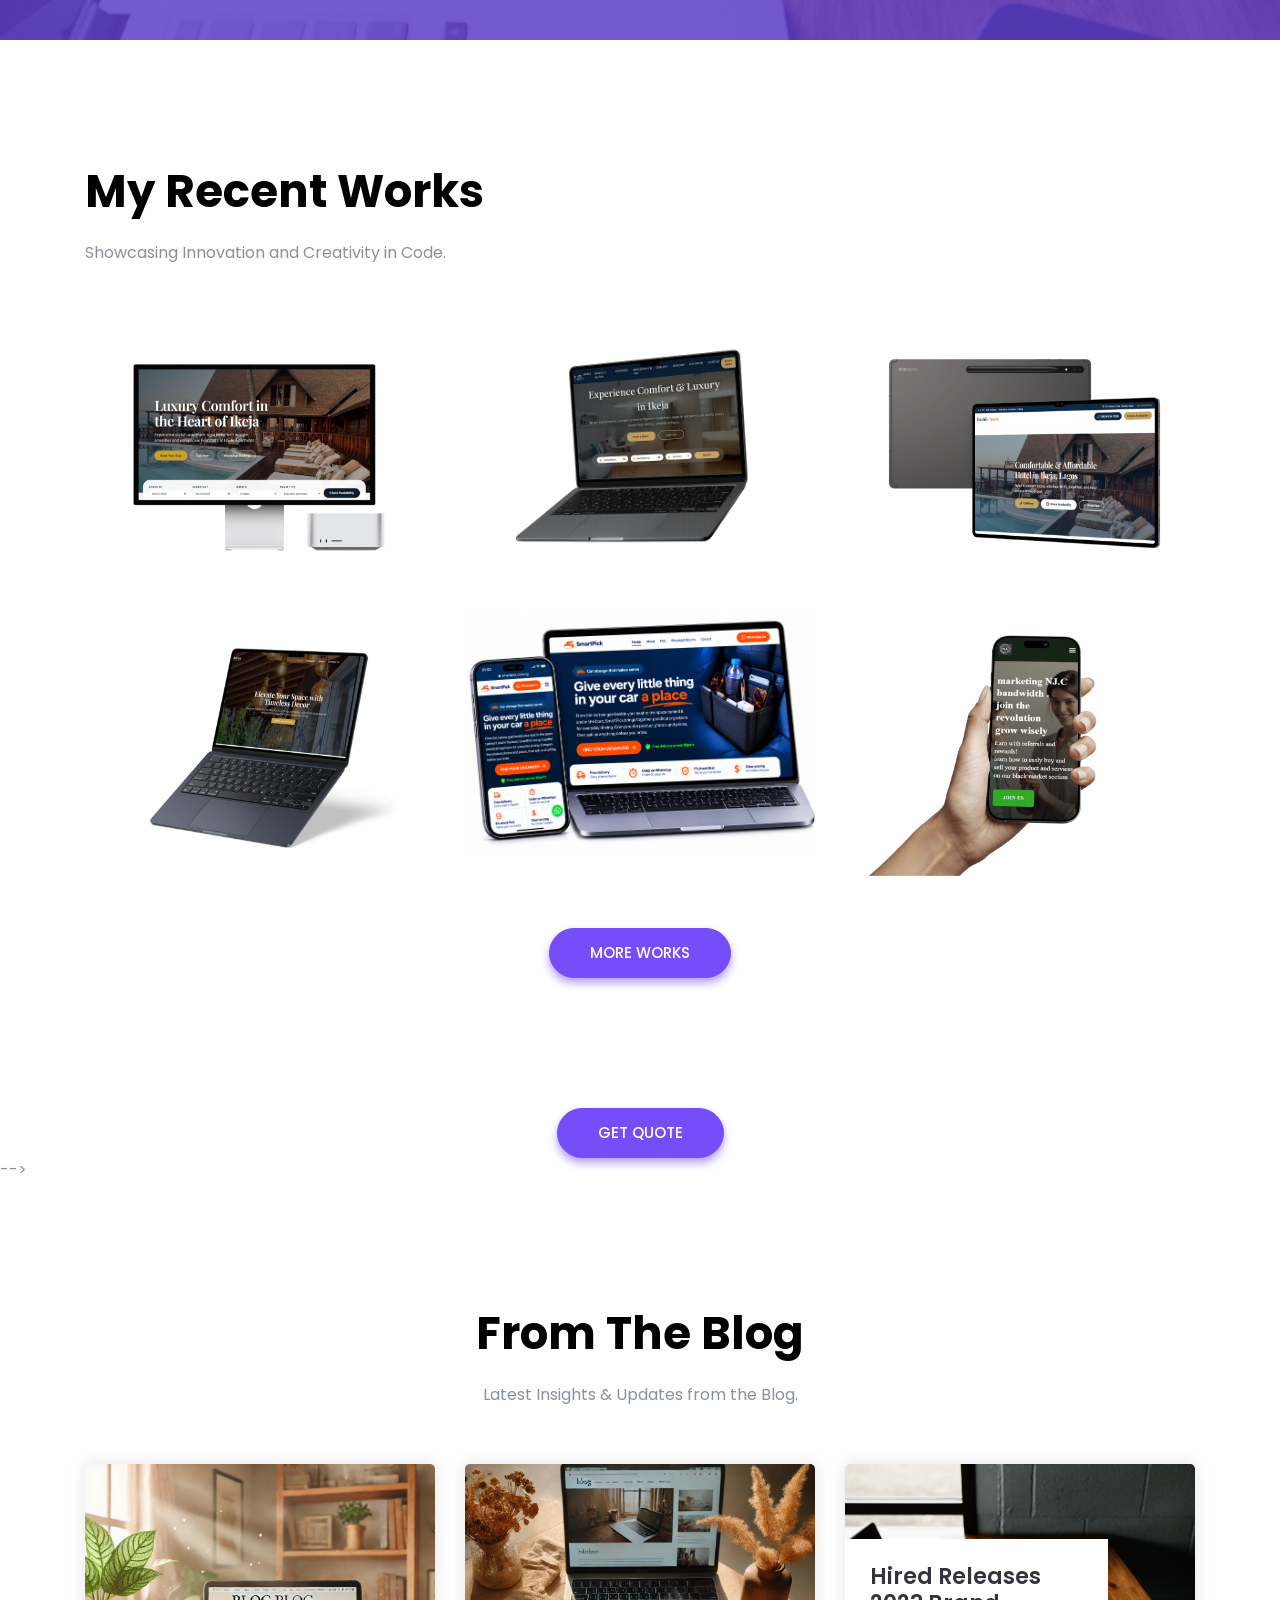
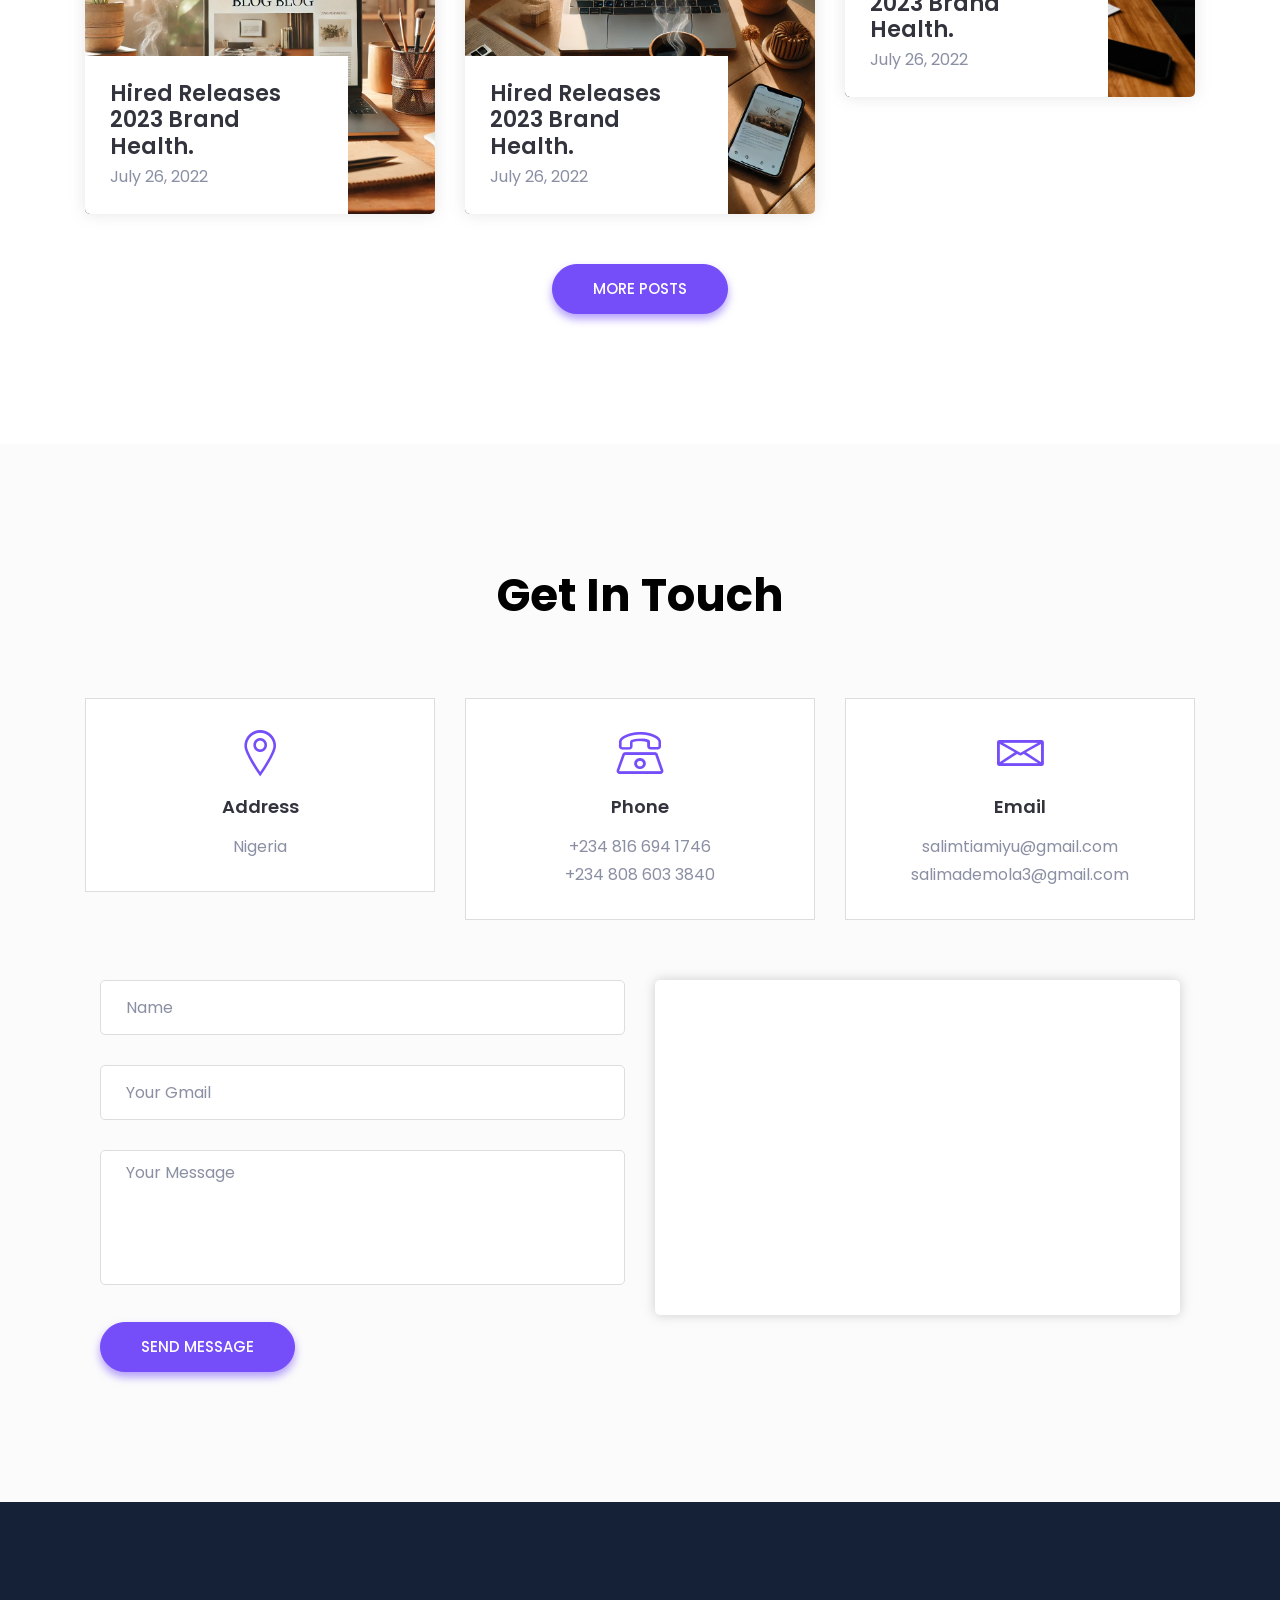
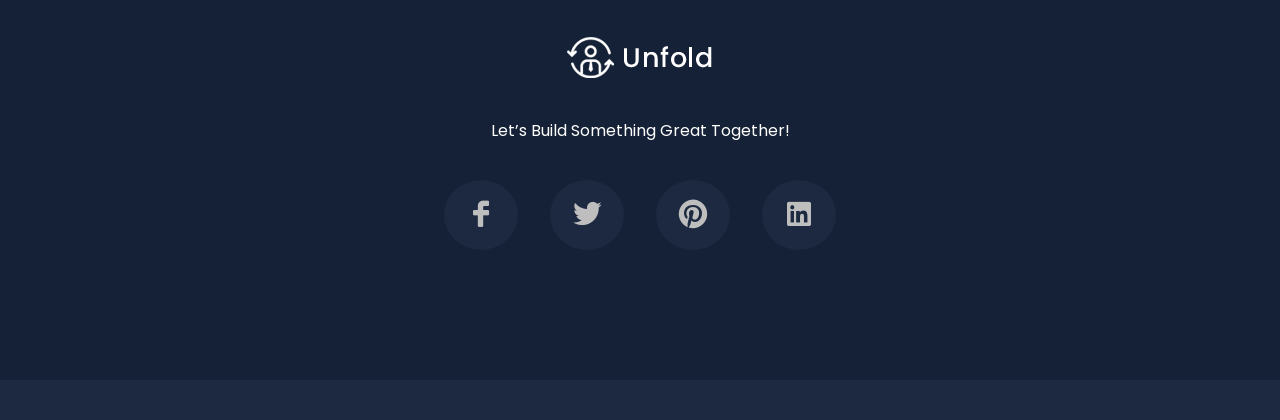
==== commit a3eb6786: "Update portfolio" ====
--- a/index.html
+++ b/index.html
@@ -519,13 +519,13 @@
                 <div class="col-lg-4 col-md-6 col-sm-6">
                     <div class="single-work text-center mt-30">
                         <div class="work-image">
-                            <img src="unfold-free-lite/assets/images/Screenshot%202025-02-13%20102603.png" alt="work">
+                            <img src="unfold-free-lite/assets/images/SmartPick Car Organizer Mockup.png" alt="work">
                         </div>
                         <div class="work-overlay">
                             <div class="work-content">
                                 <h3 class="work-title">project Developed</h3>
                                 <ul>
-                                    <li><a class="image-popup" href="unfold-free-lite/assets/images/Screenshot%202025-02-13%20102603.png"><i class="lni-plus"></i></a></li>
+                                    <li><a class="image-popup" href="unfold-free-lite/assets/images/SmartPick Tech Hero Showcase.png"><i class="lni-plus"></i></a></li>
                                     <li><a href="#"><i class="lni-link"></i></a></li>
                                 </ul>
                             </div>
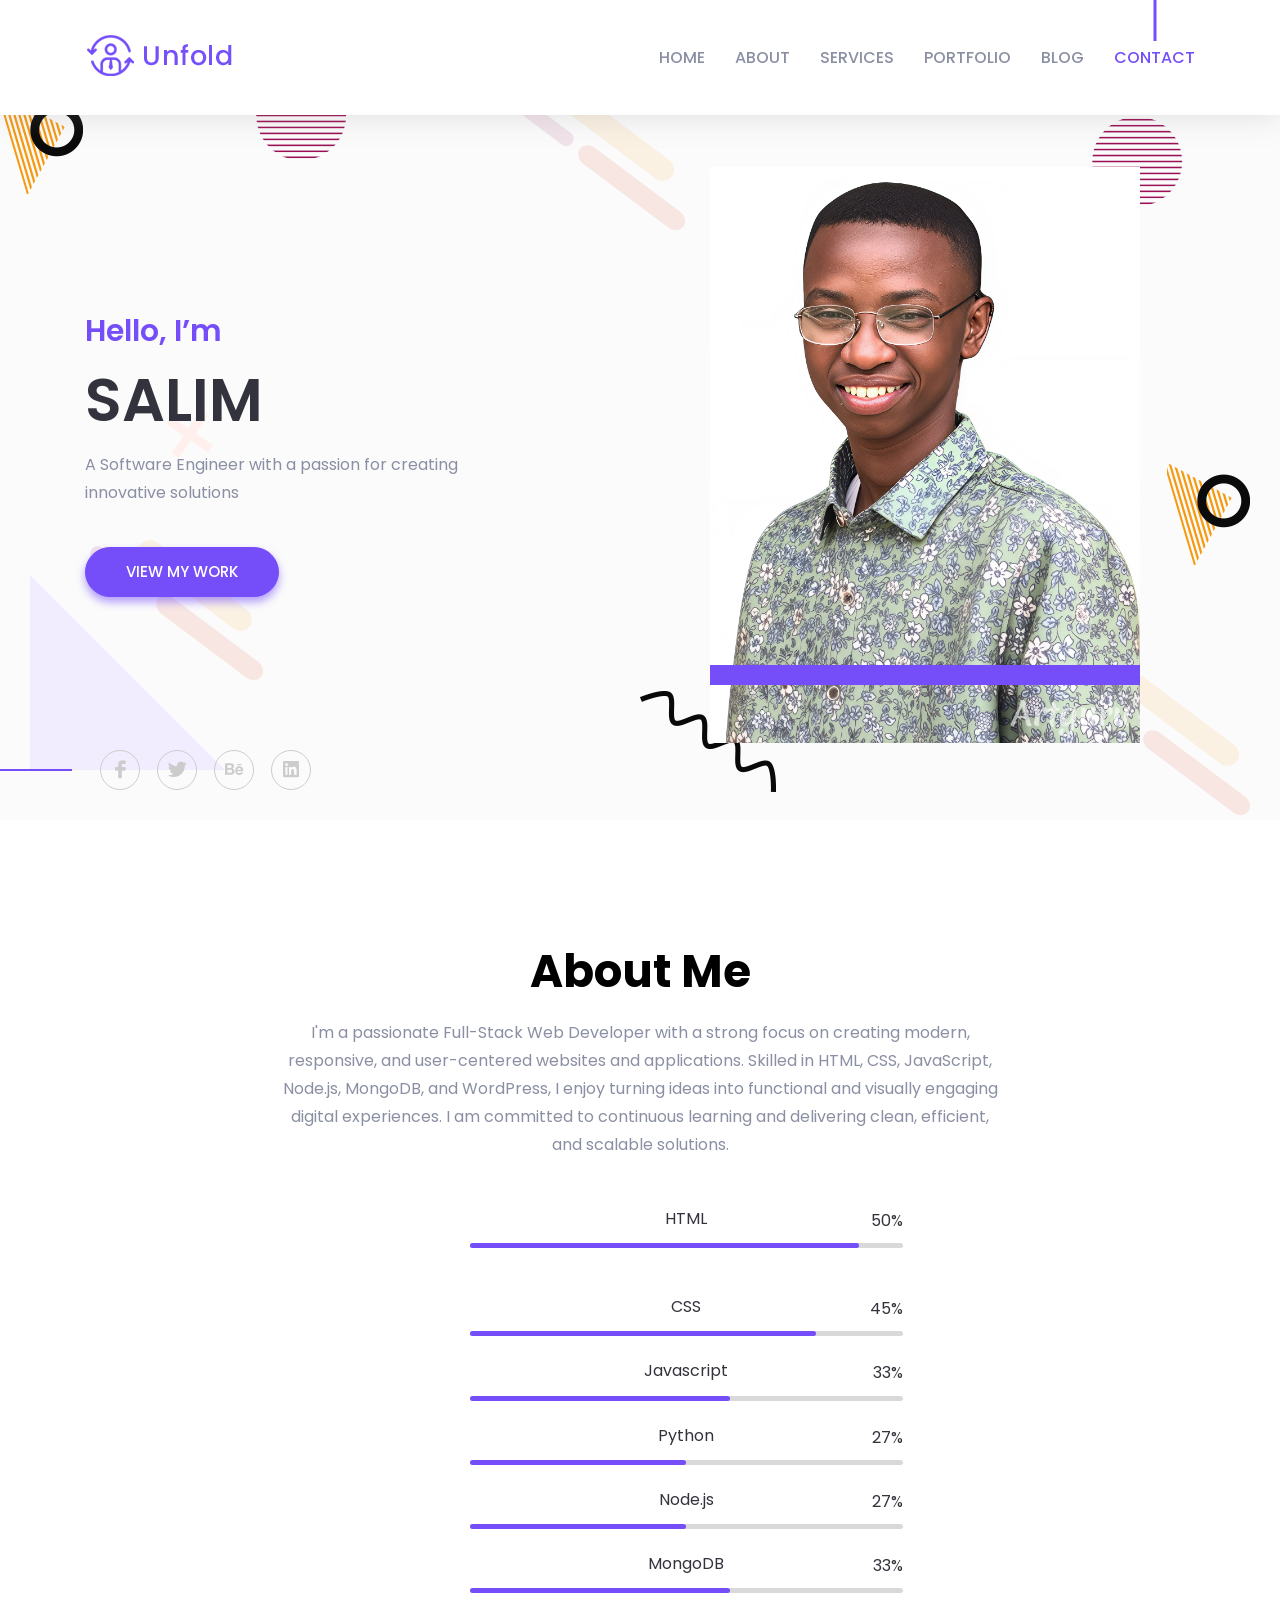
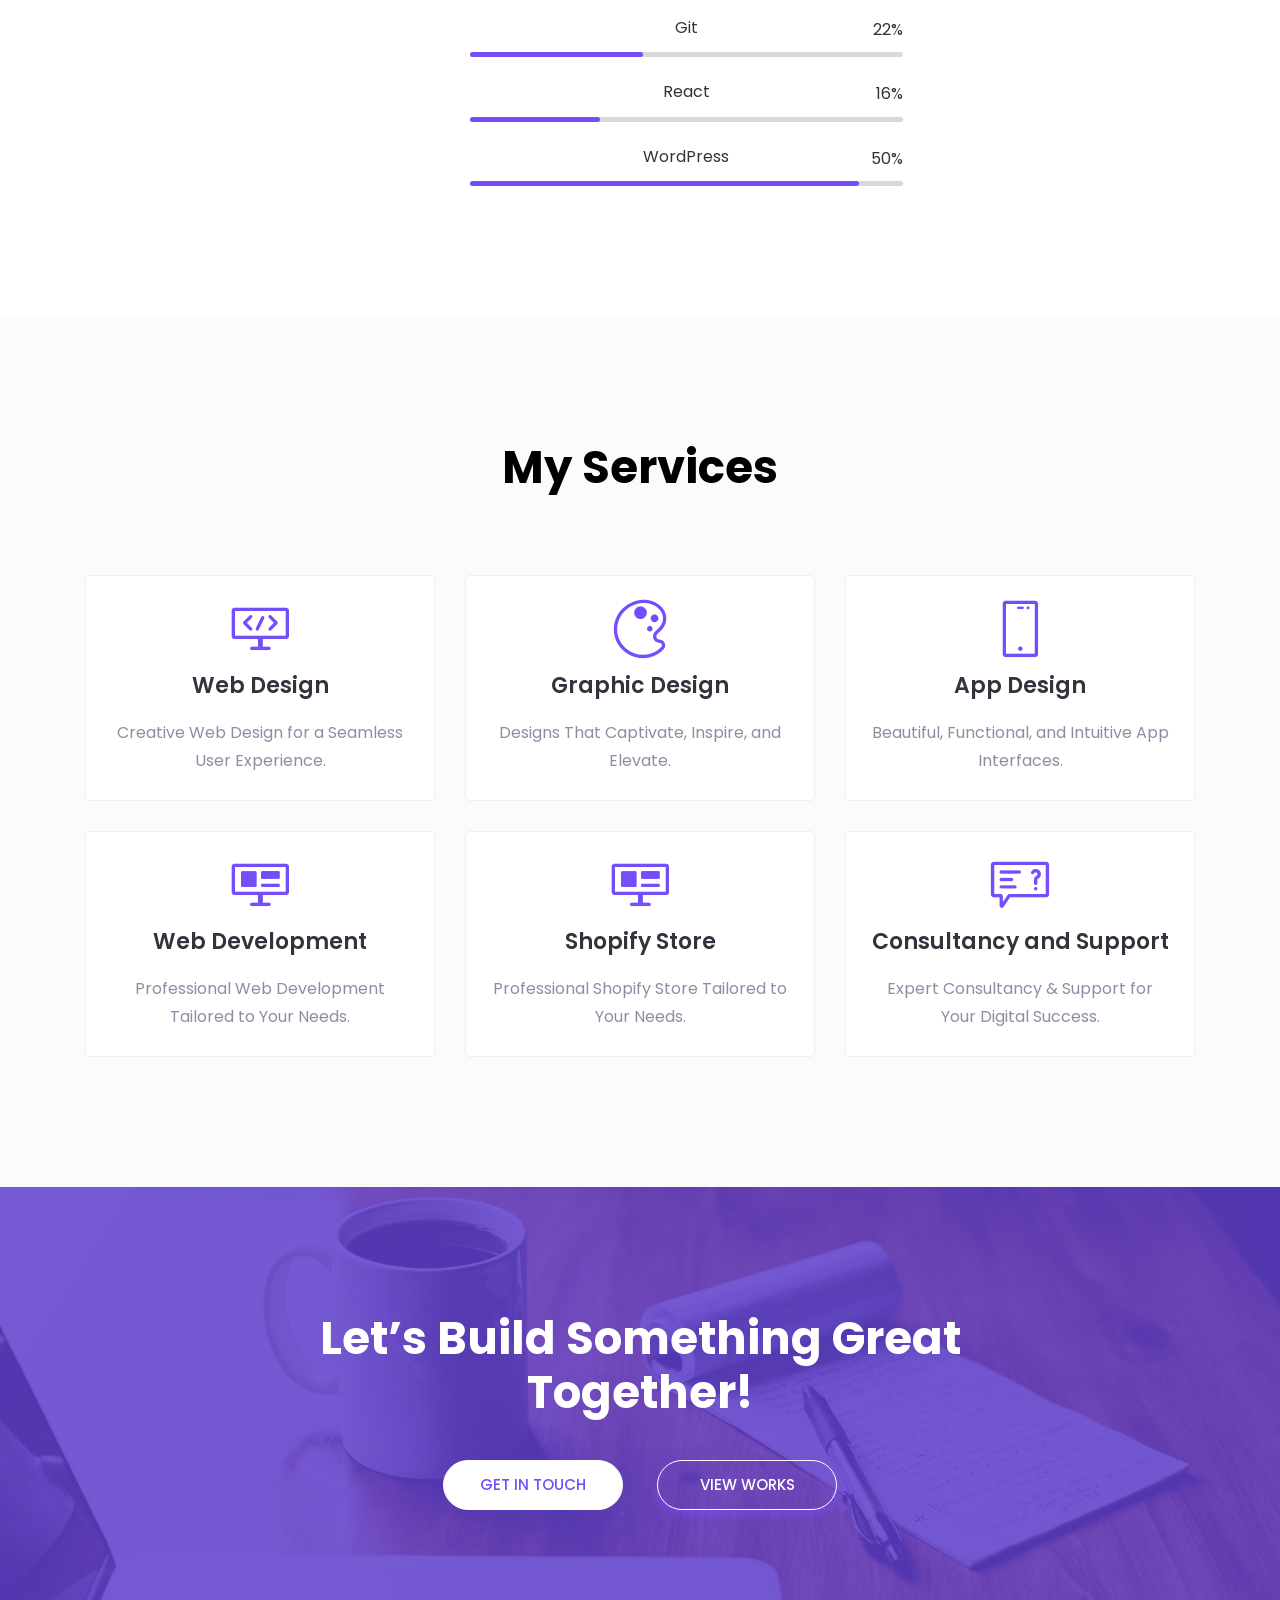
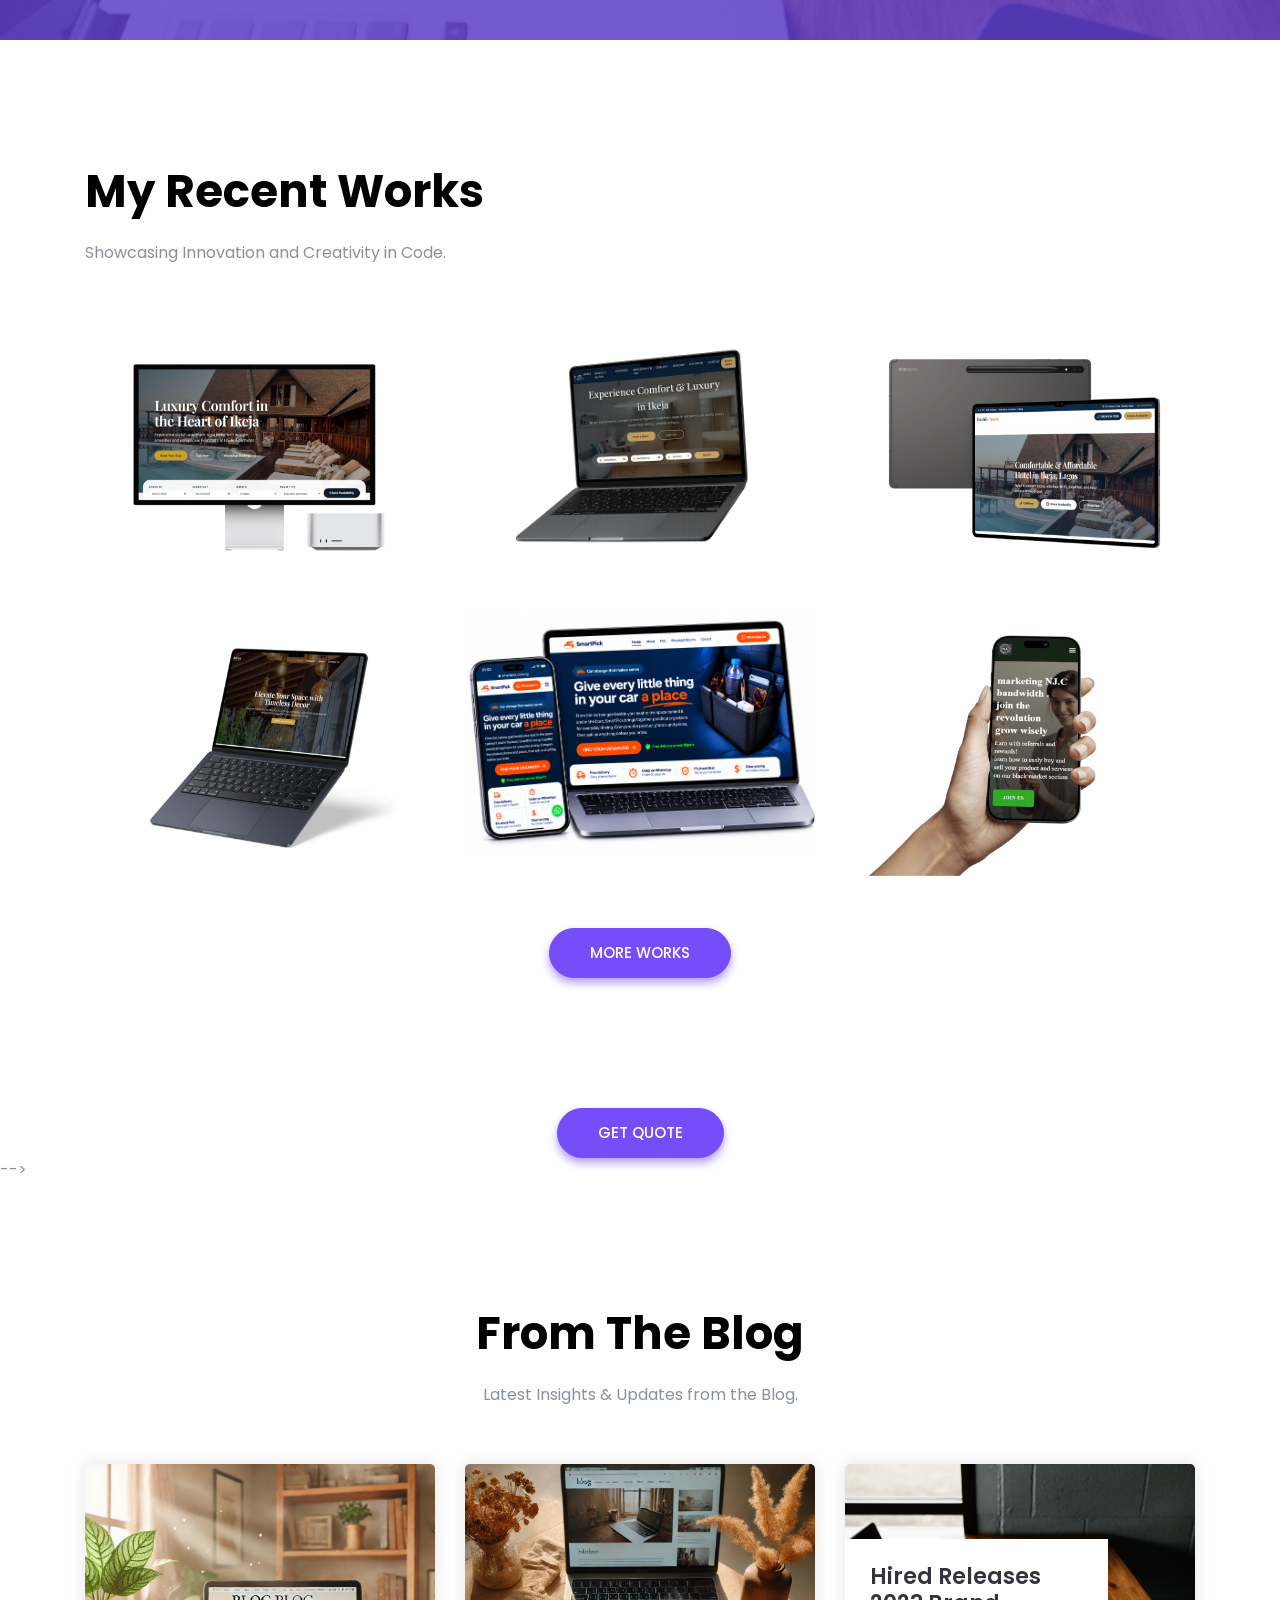
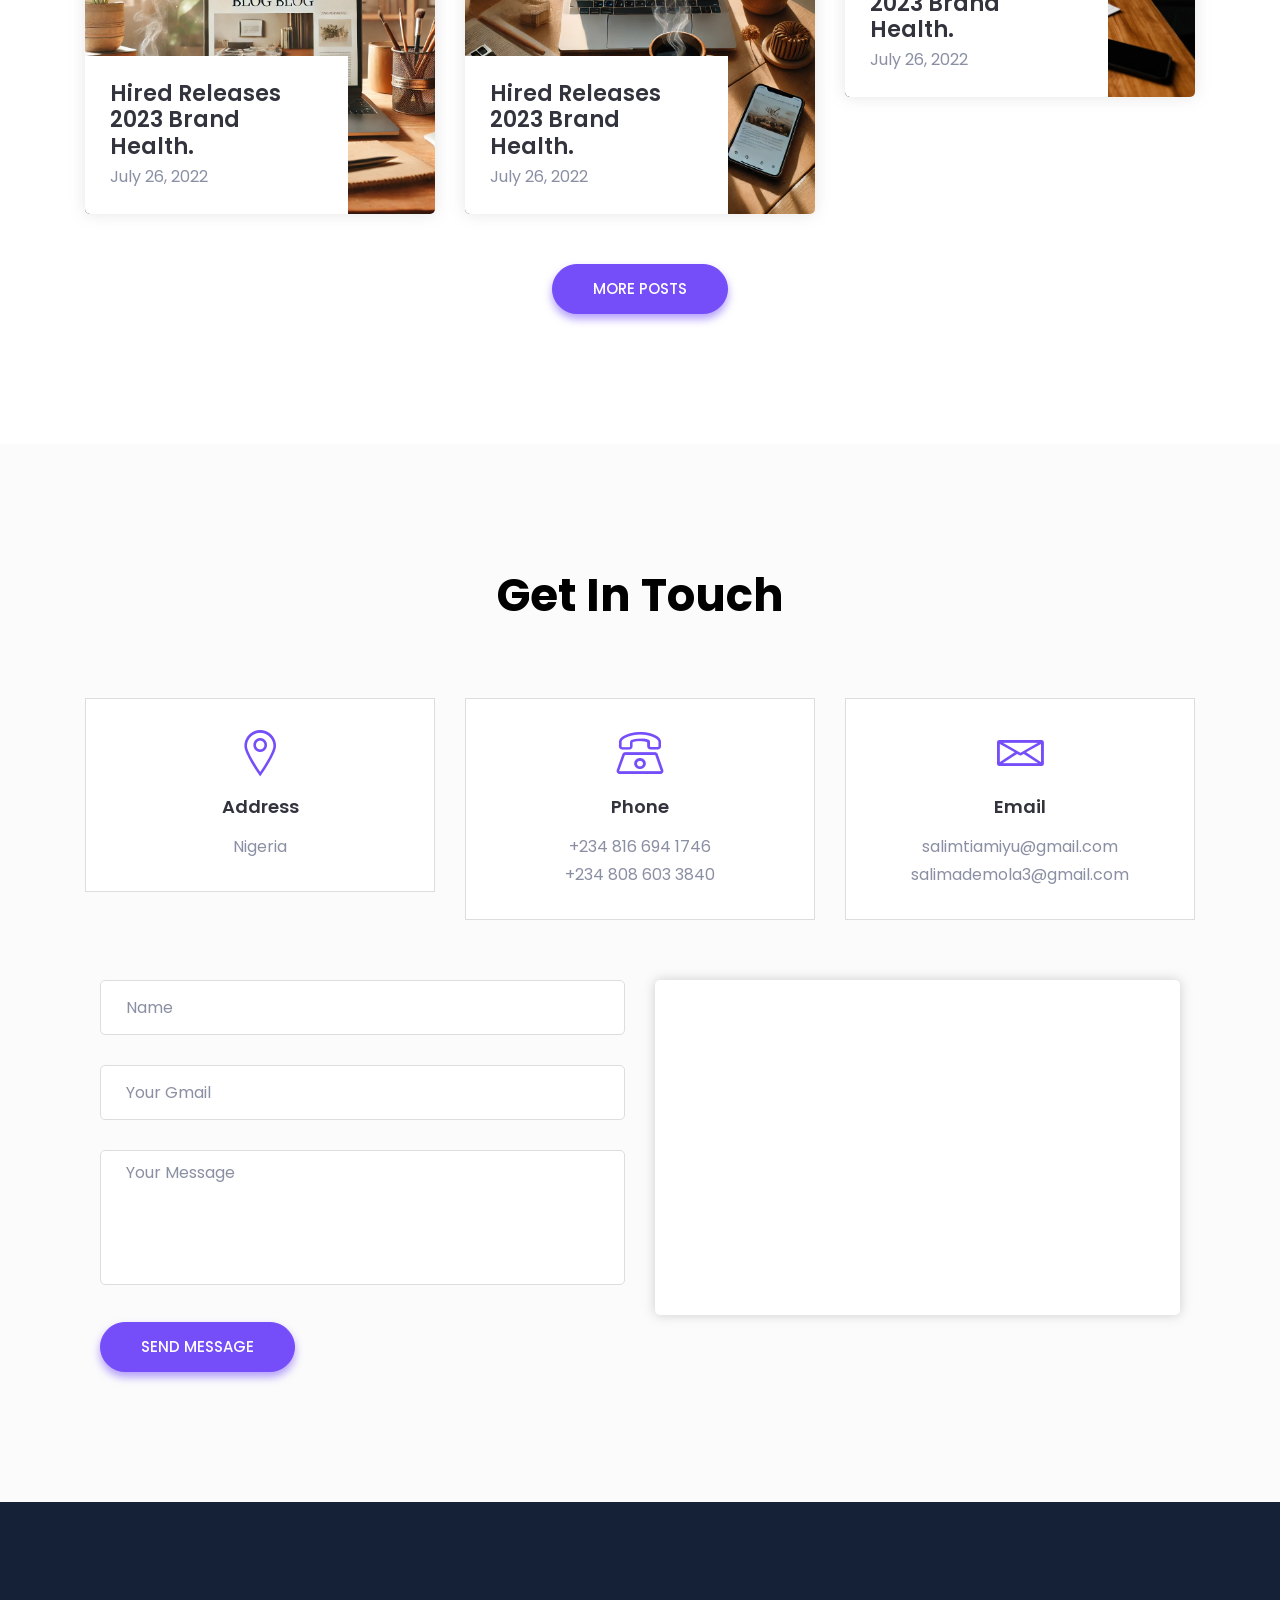
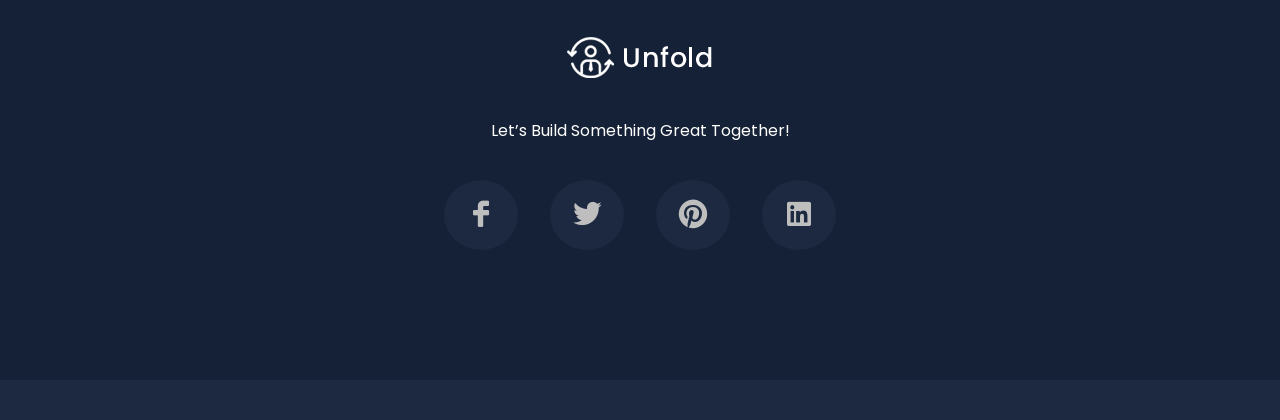
==== commit 6f91bc6b: "software developer to software engineer" ====
--- a/index.html
+++ b/index.html
@@ -126,7 +126,7 @@
                         <div class="header-content-right">
                             <h4 class="sub-title">Hello, I’m</h4>
                             <h1 class="title">SALIM</h1>
-                            <p>A Software Developer with a passion for creating innovative solutions</p>
+                            <p>A Software Engineer with a passion for creating innovative solutions</p>
                             <a class="main-btn" href="#work">View my Work</a>
                         </div> <!-- header content right -->
                     </div>
@@ -526,7 +526,7 @@
                                 <h3 class="work-title">project Developed</h3>
                                 <ul>
                                     <li><a class="image-popup" href="unfold-free-lite/assets/images/SmartPick Tech Hero Showcase.png"><i class="lni-plus"></i></a></li>
-                                    <li><a href="#"><i class="lni-link"></i></a></li>
+                                    <li><a href="https://www.smartpick.com.ng"><i class="lni-link"></i></a></li>
                                 </ul>
                             </div>
                         </div>
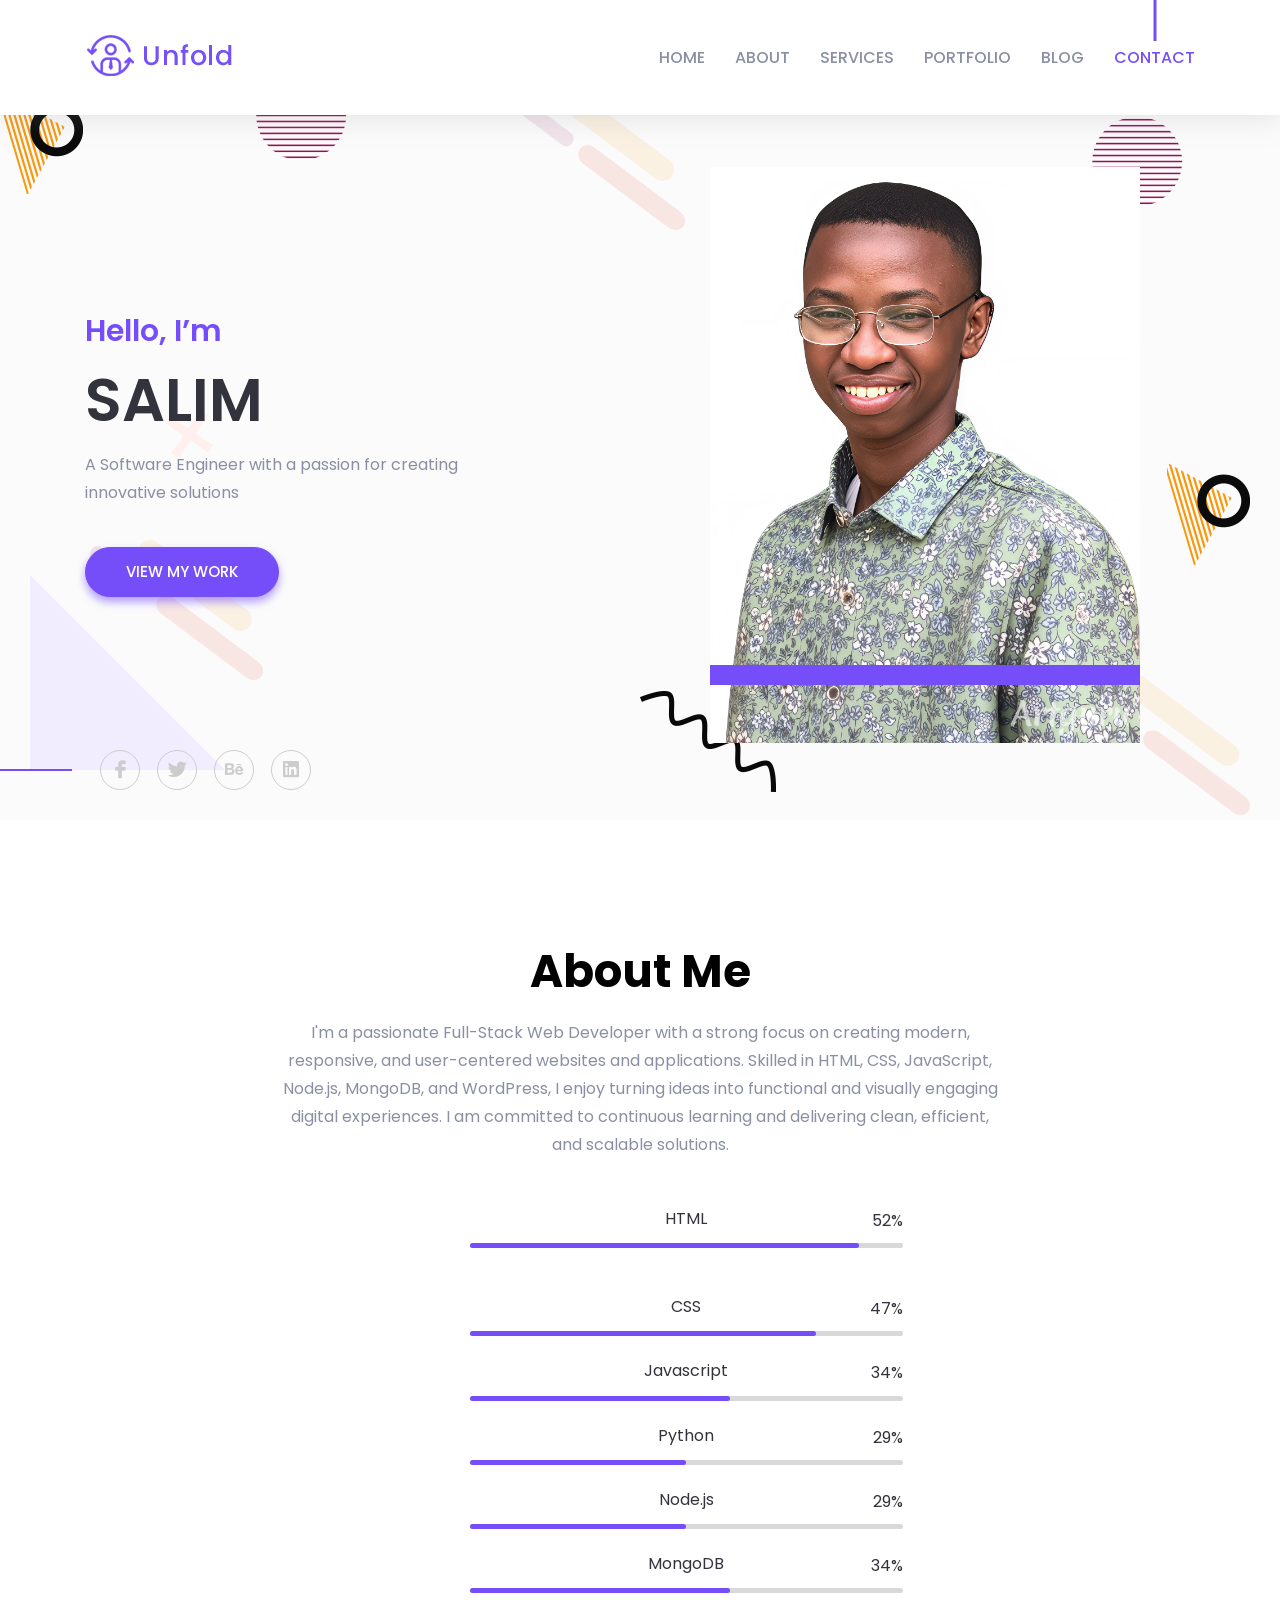
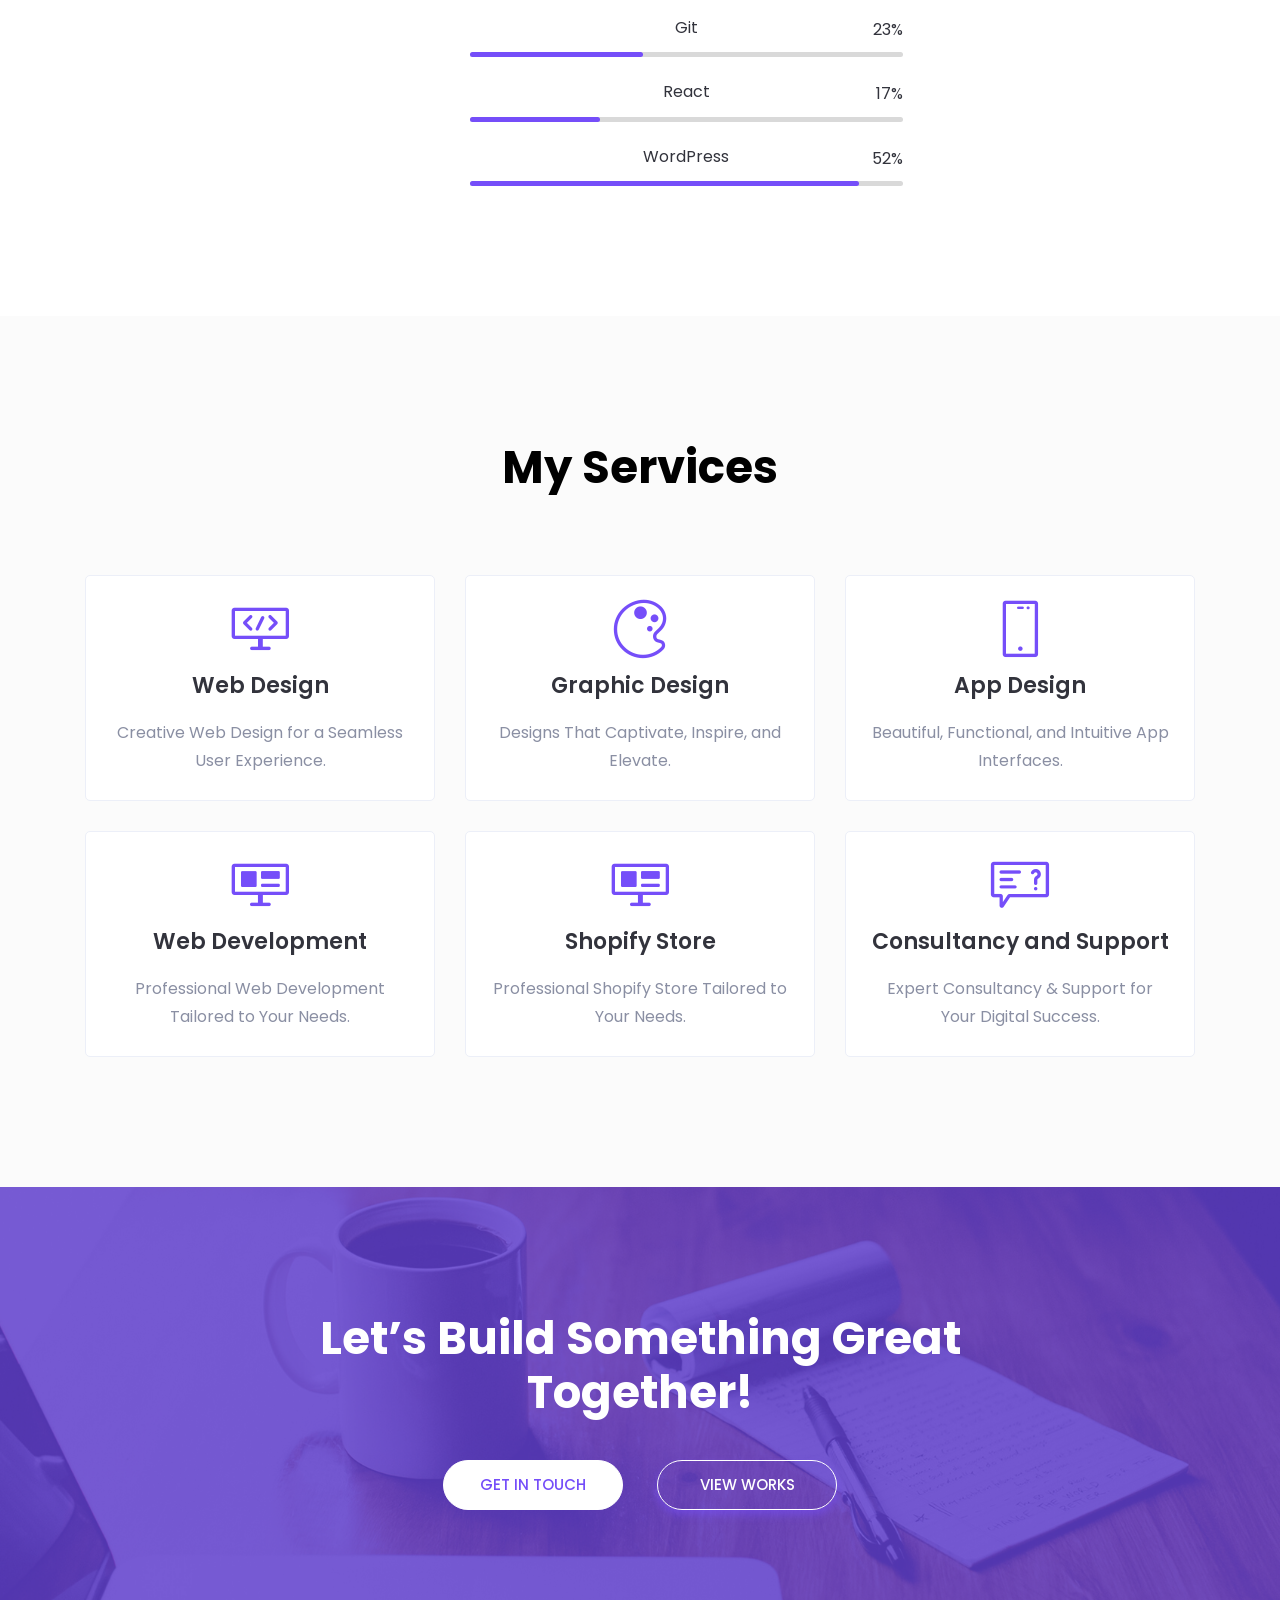
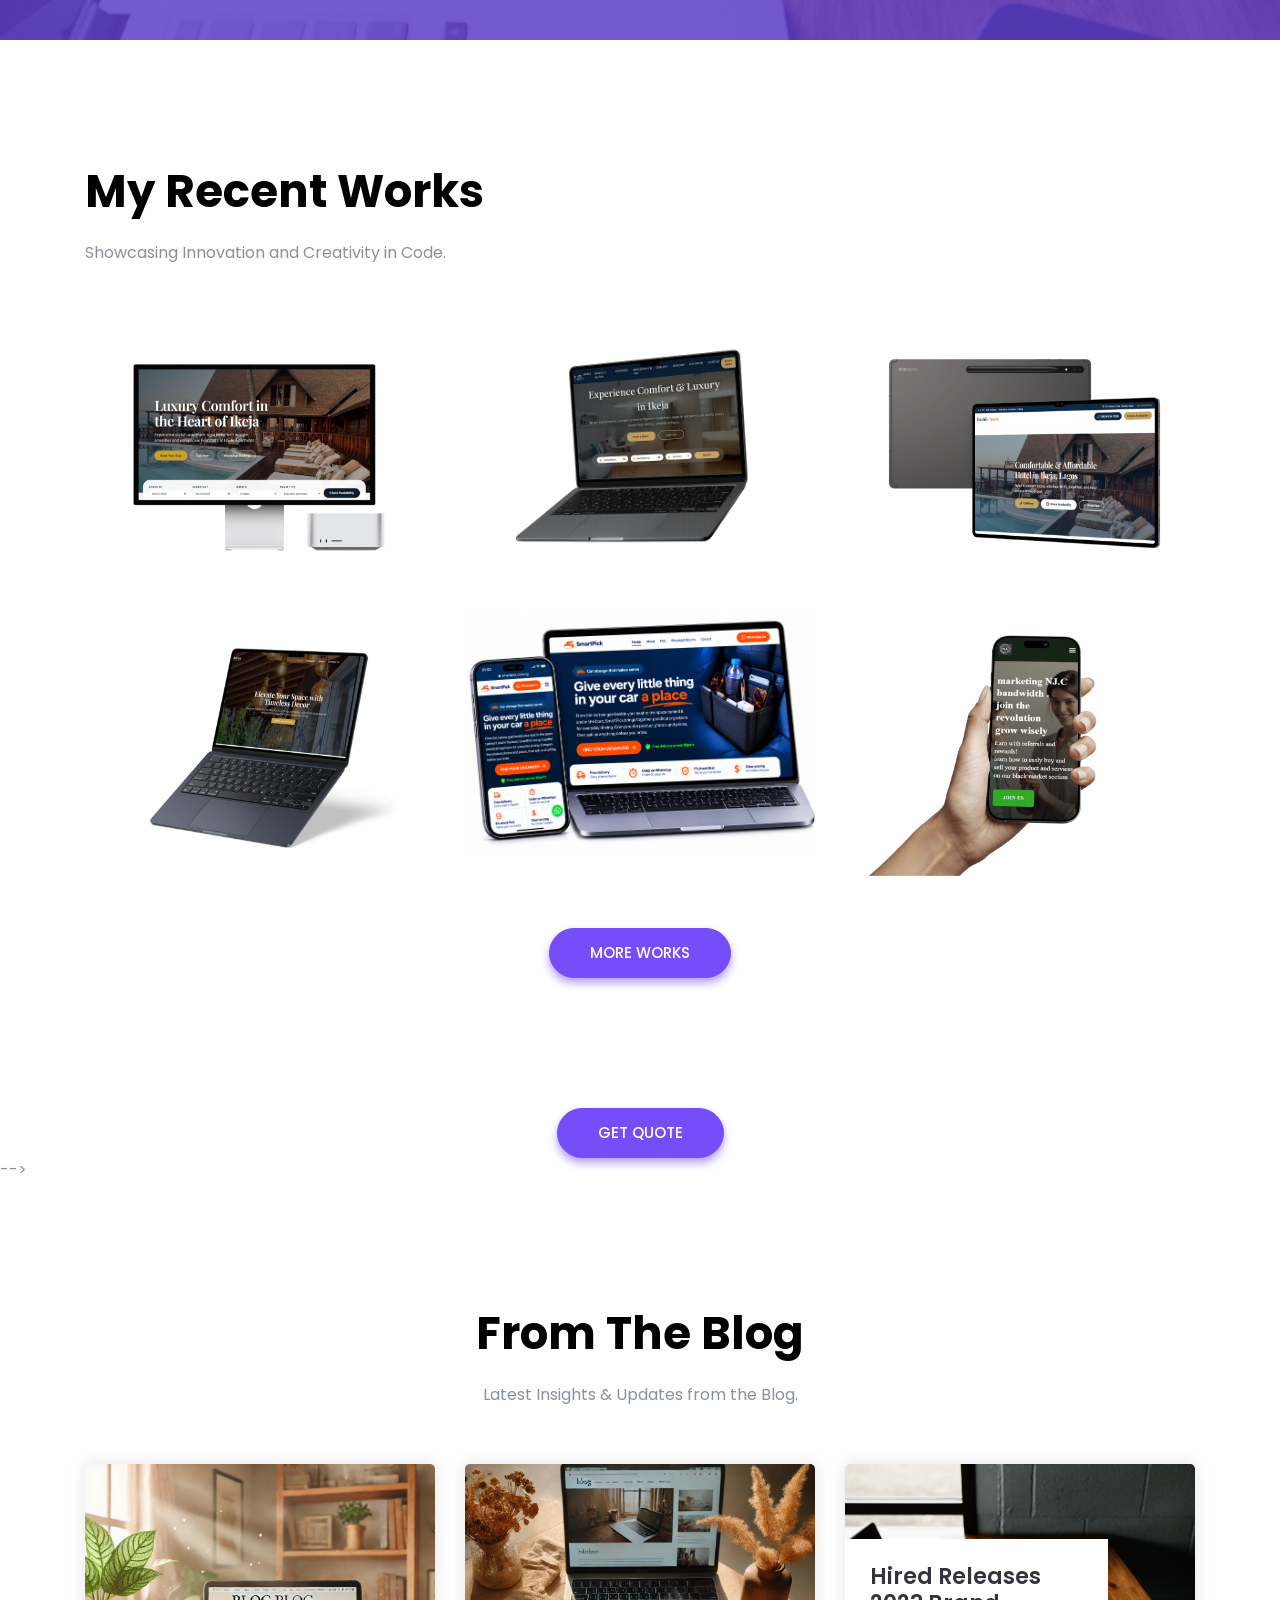
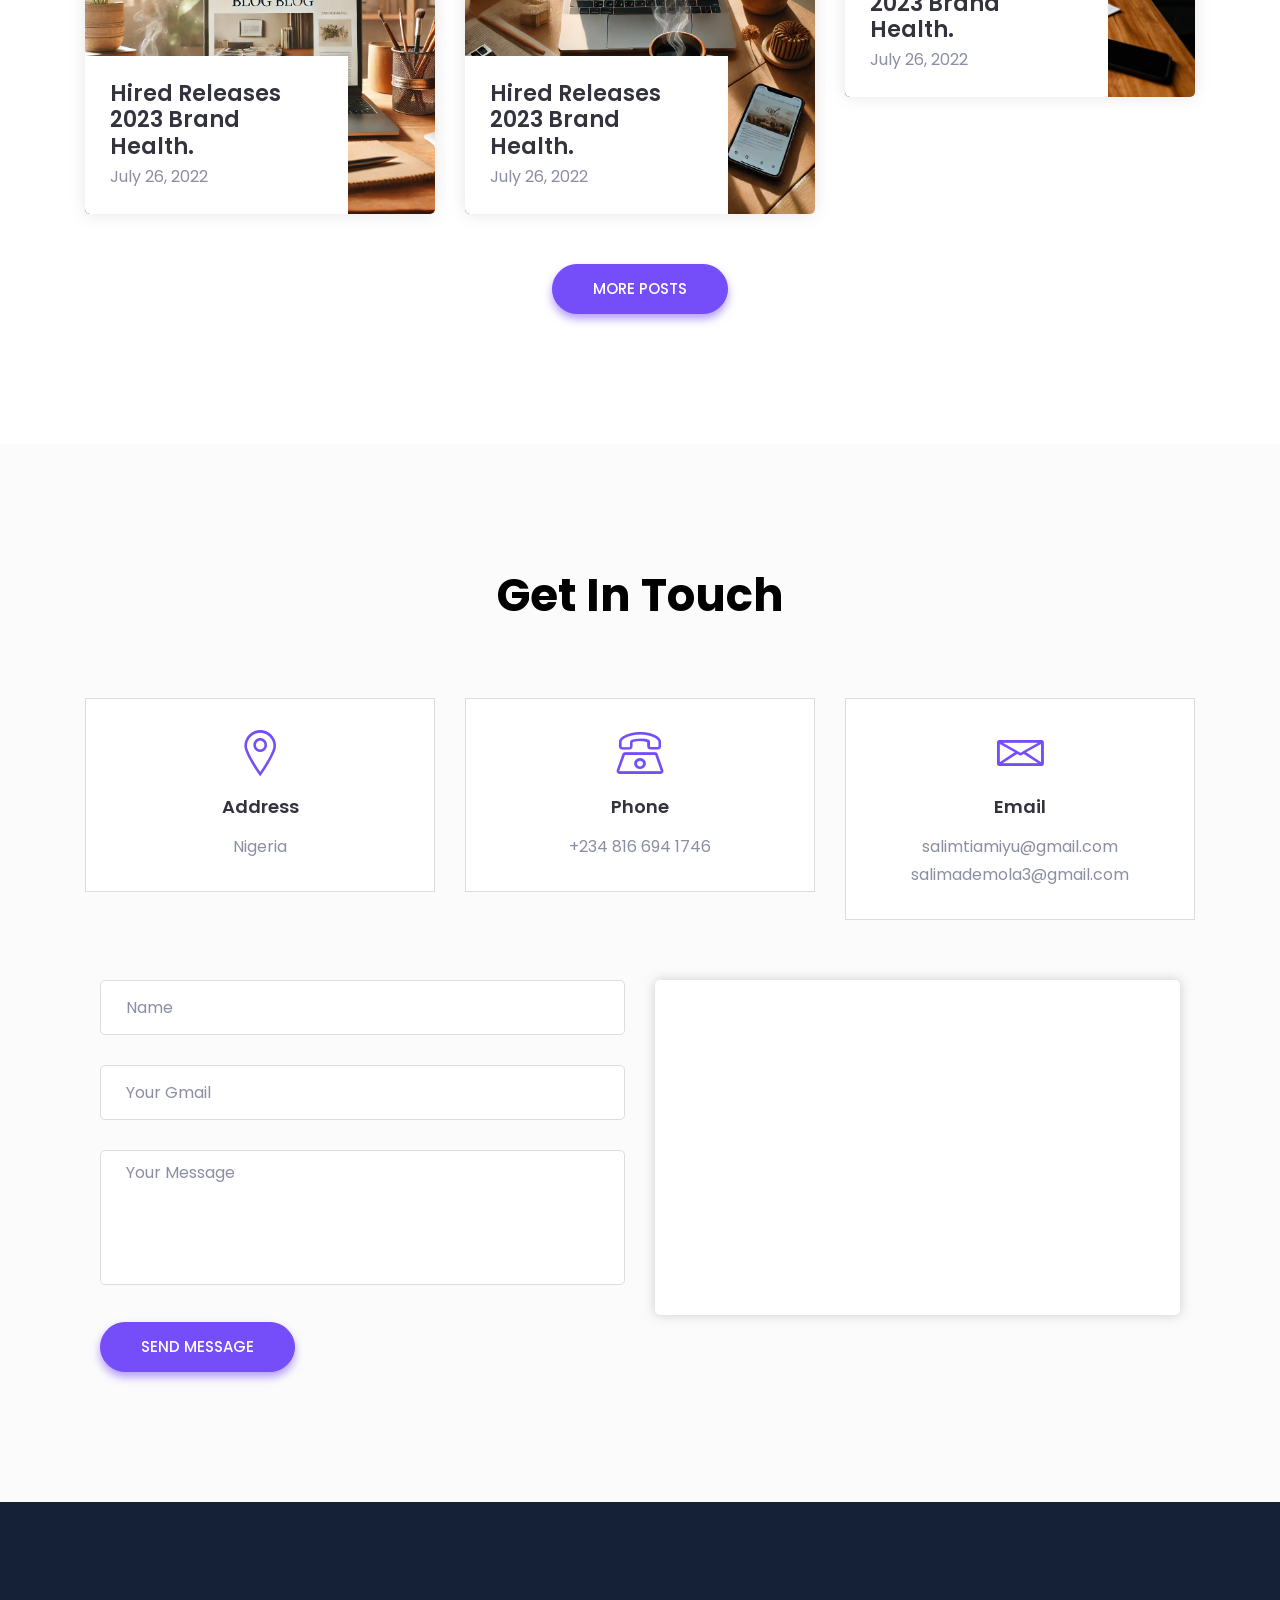
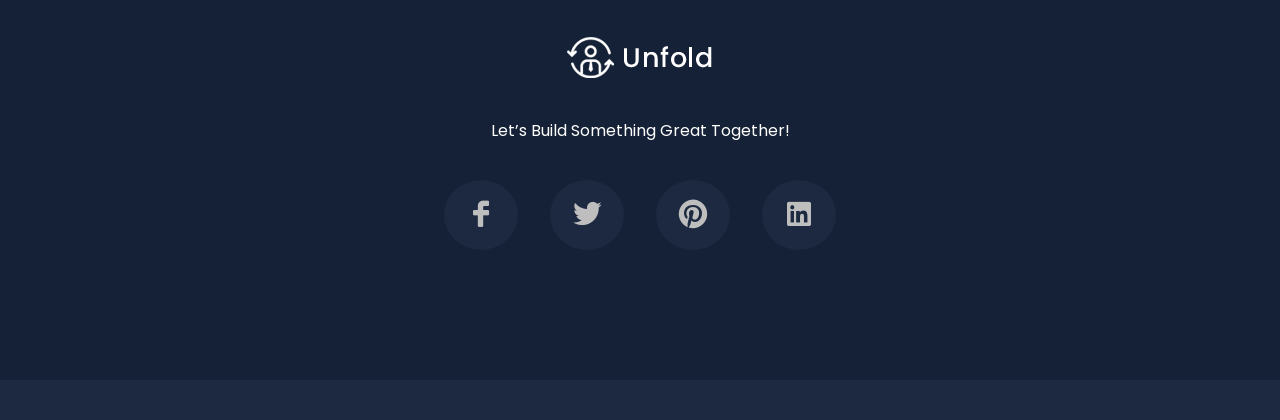
==== commit 64a741b4: "change number" ====
--- a/index.html
+++ b/index.html
@@ -754,7 +754,7 @@
                         <div class="contact-content">
                             <h6 class="contact-title">Phone</h6>
                             <p>+234 816 694 1746</p>
-                            <p>+234 808 603 3840</p>
+                            <!-- <p>+234 808 603 3840</p> -->
                         </div>
                     </div> <!-- contact box -->
                 </div>
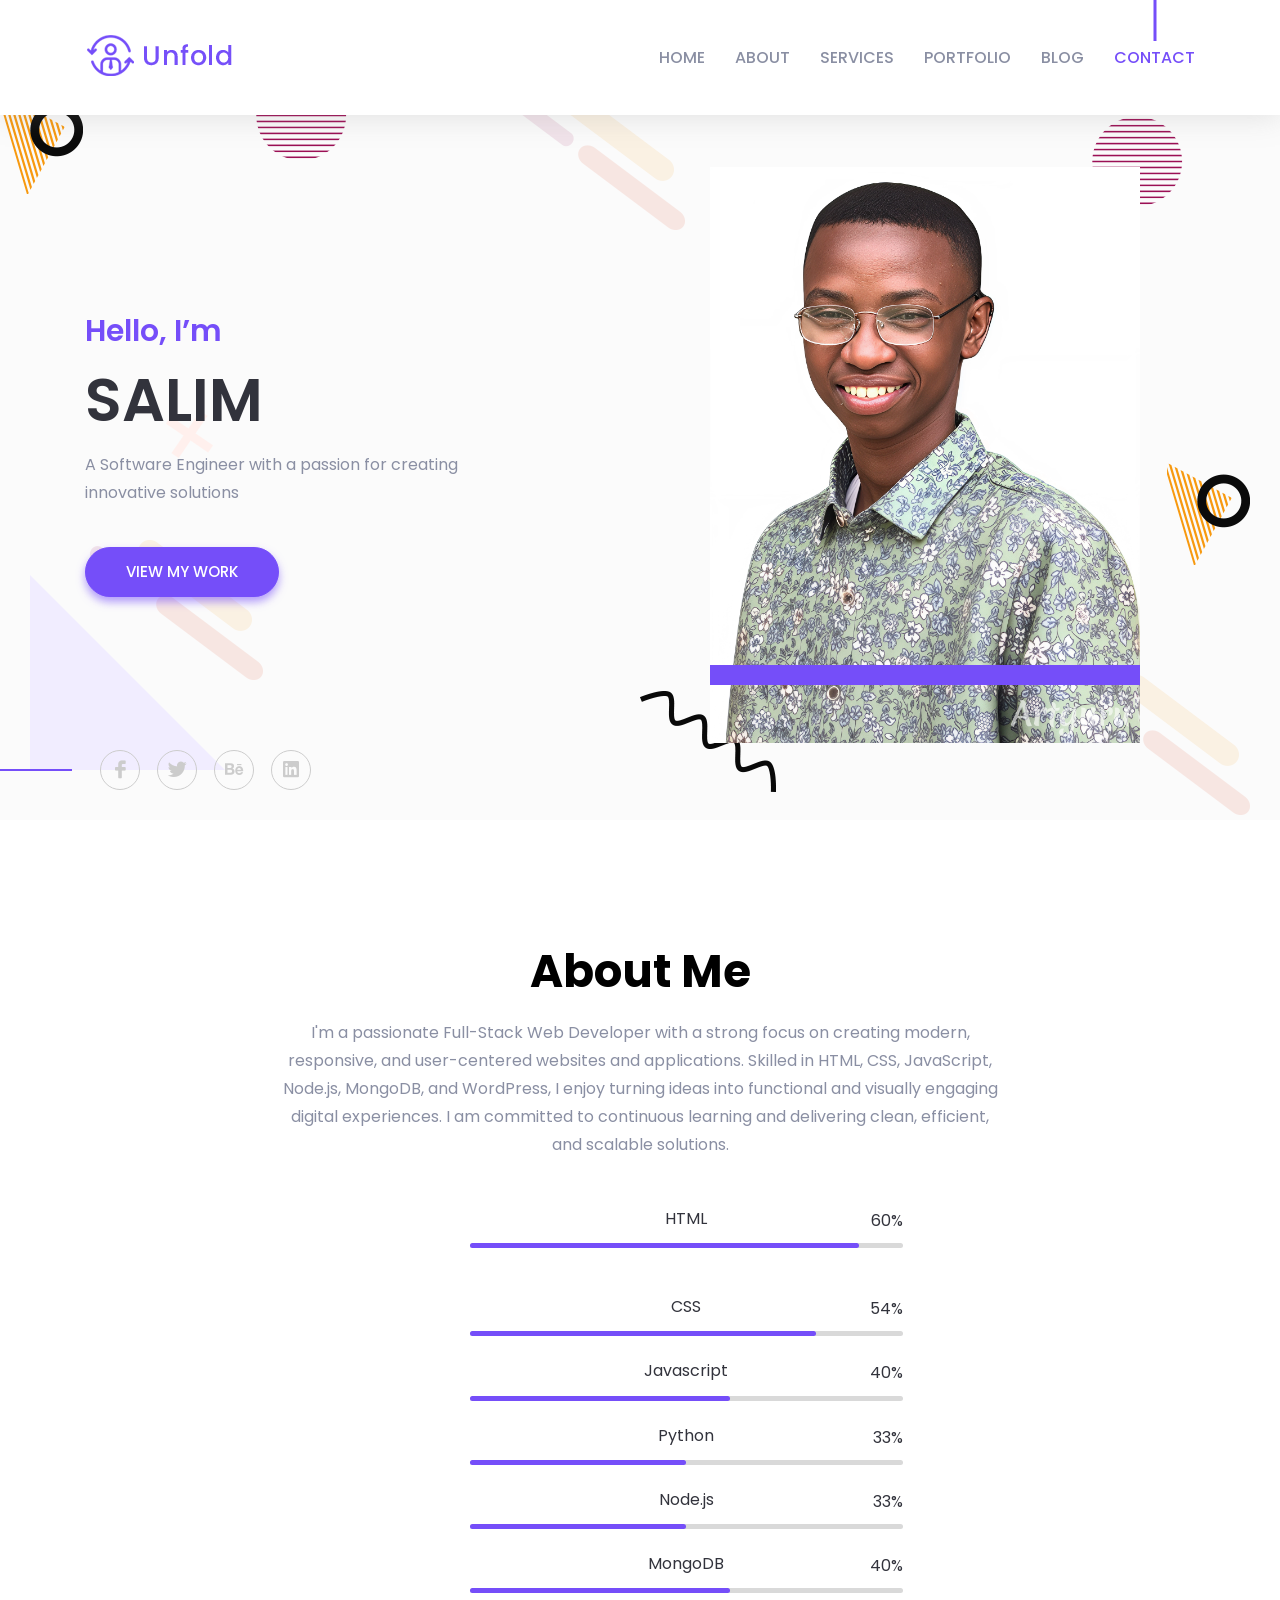
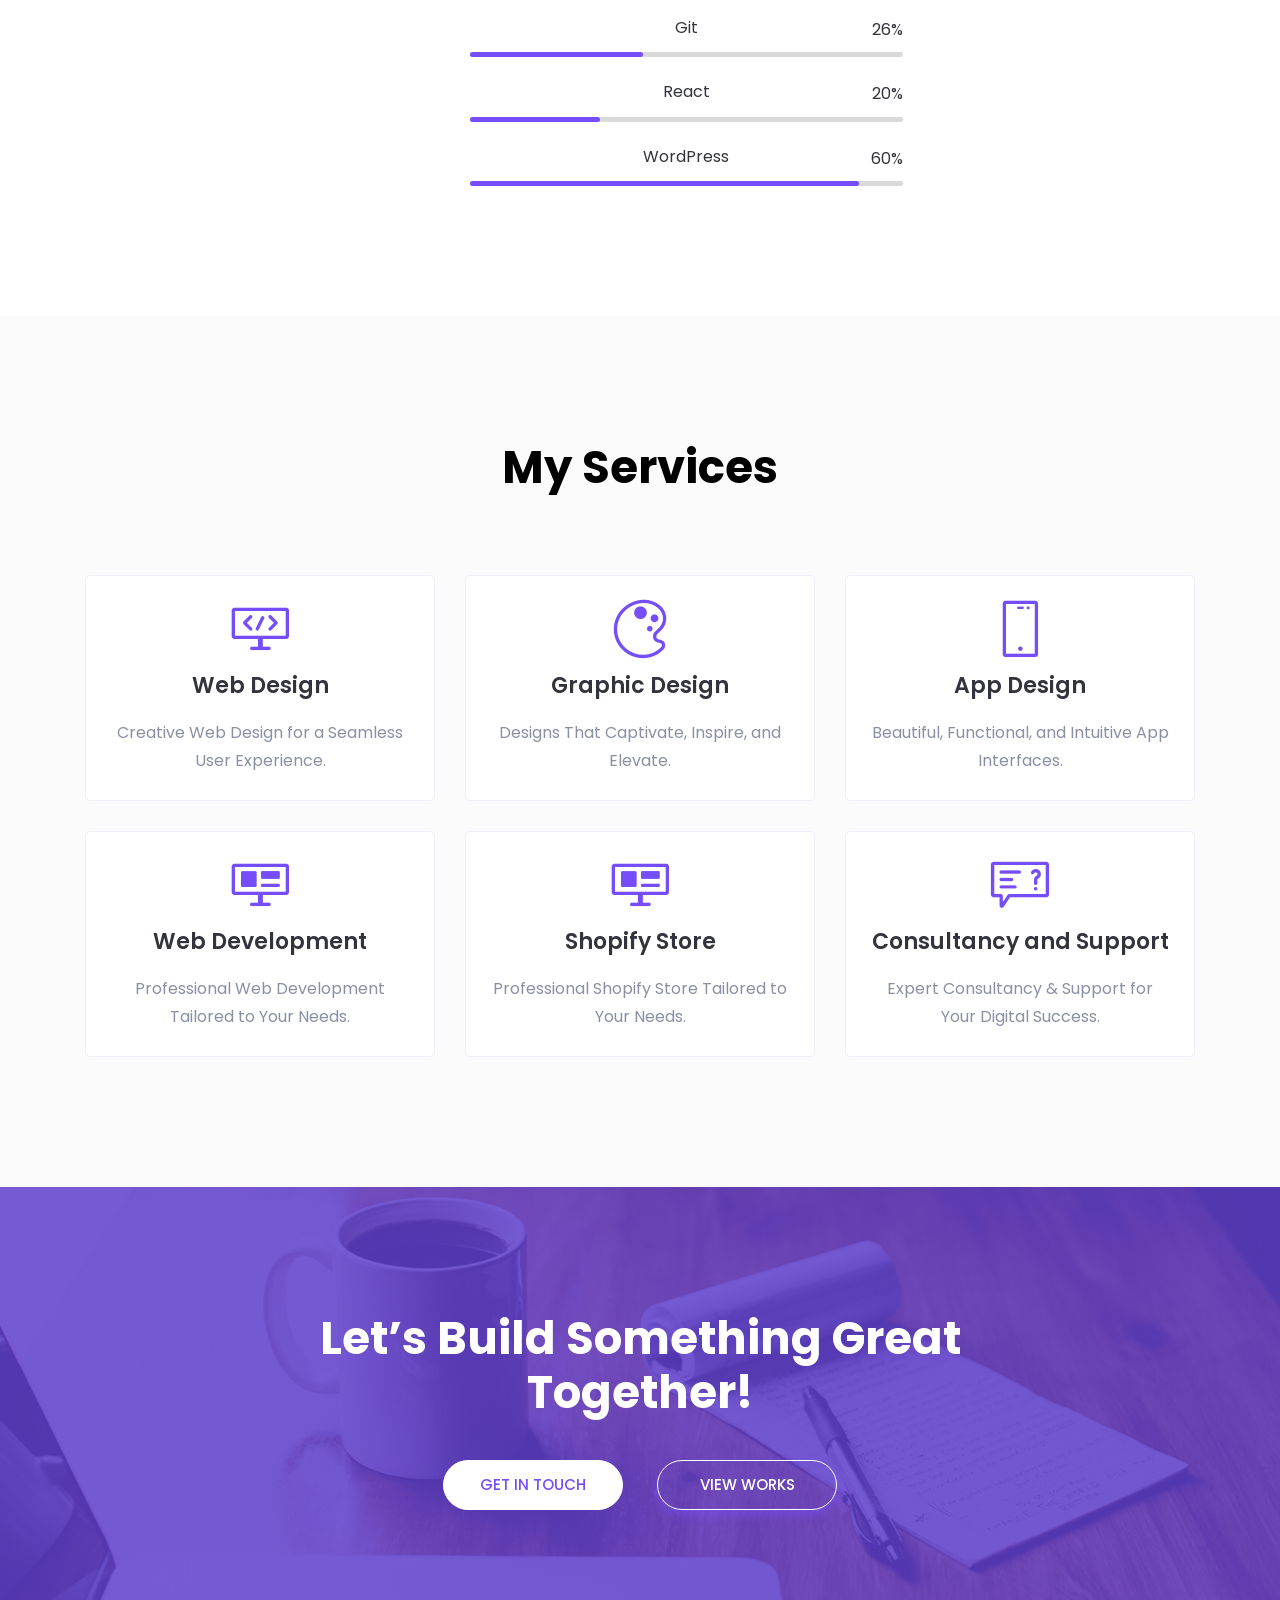
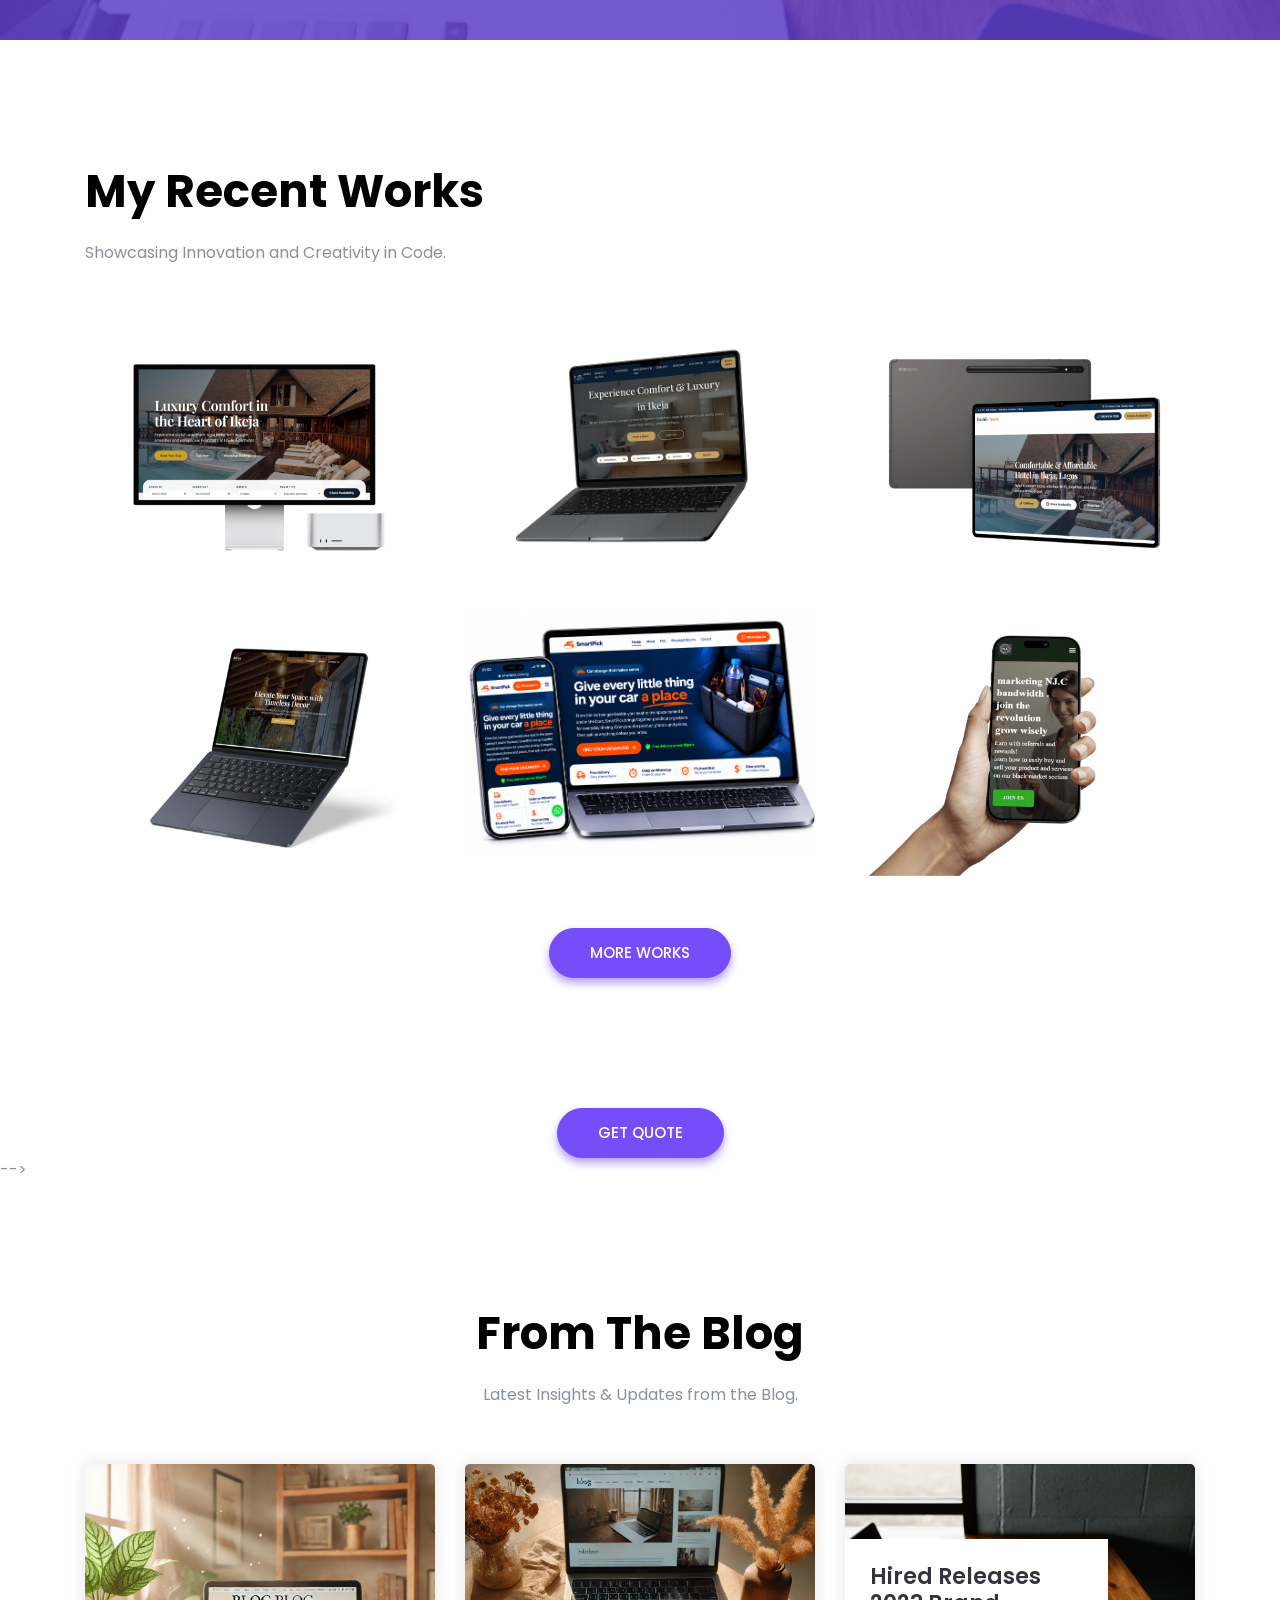
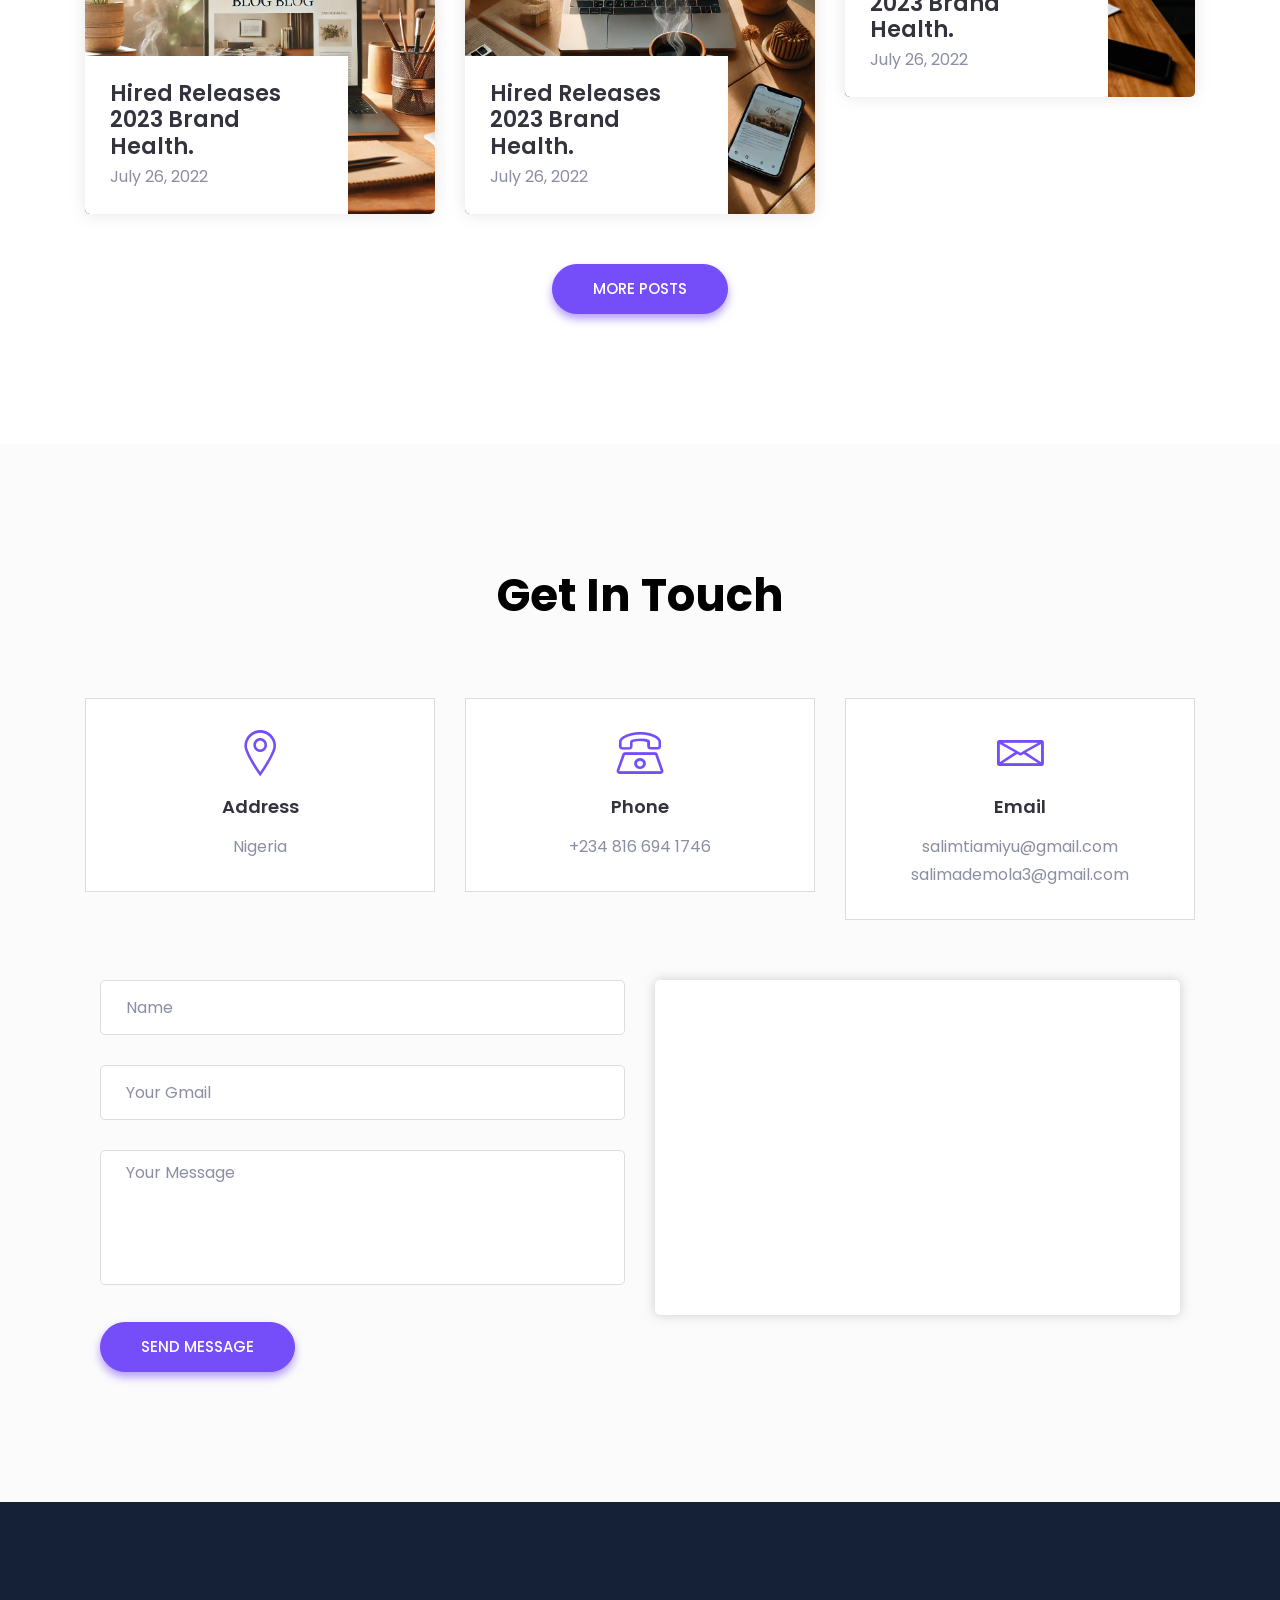
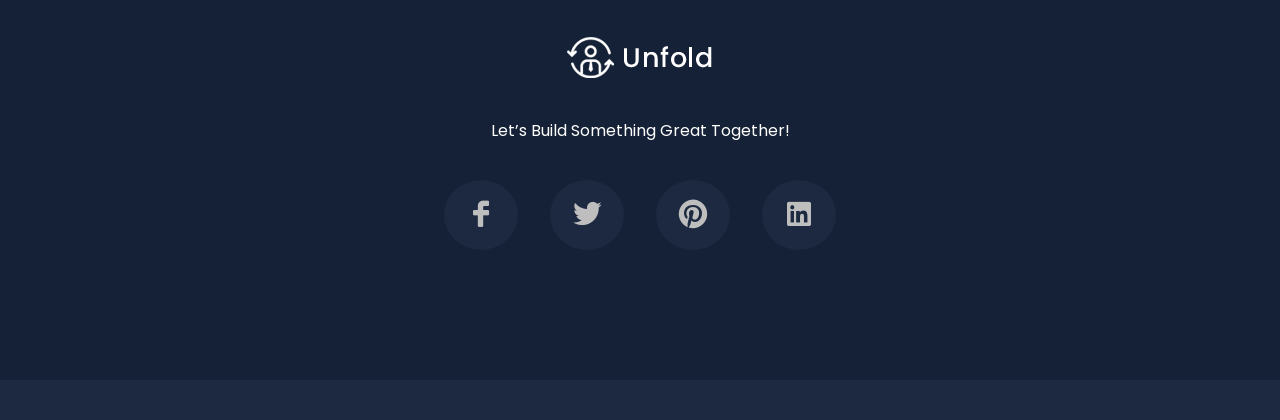
==== commit f4853517: "Add pinterest link" ====
--- a/index.html
+++ b/index.html
@@ -830,7 +830,7 @@
                             <ul>
                                 <li><a href="https://www.facebook.com/"><i class="lni-facebook-filled"></i></a></li>
                                 <li><a href="https://x.com/@Salim475412"><i class="lni-twitter-original"></i></a></li>
-                                <li><a href="https://www.pinterest.com/"><i class="lni-pinterest"></i></a></li>
+                                <li><a href="https://pin.it/1HcntIPCJ"><i class="lni-pinterest"></i></a></li>
                                 <li><a href="https://www.linkedin.com/in/tiamiyu-salim-3811233a8"><i class="lni-linkedin-original"></i></a></li>
                             </ul>
                         </div> <!-- footer content -->
